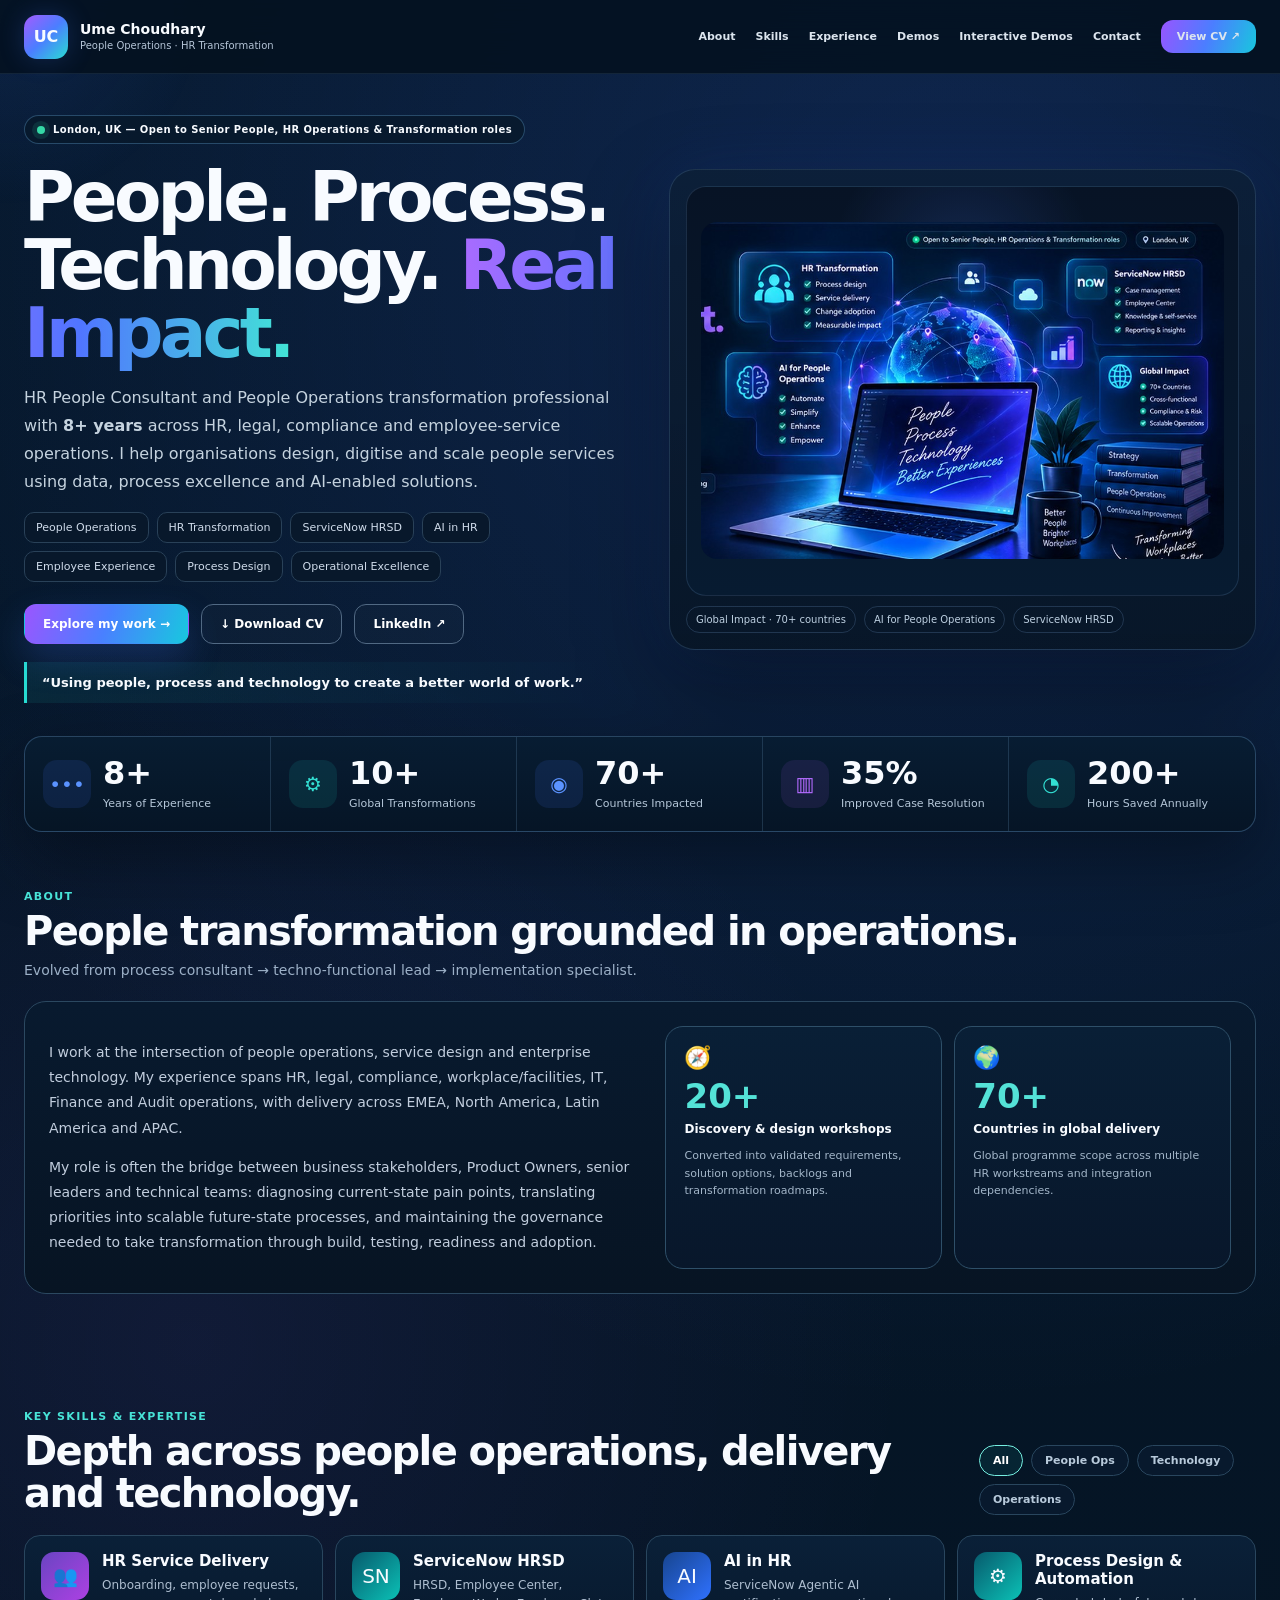
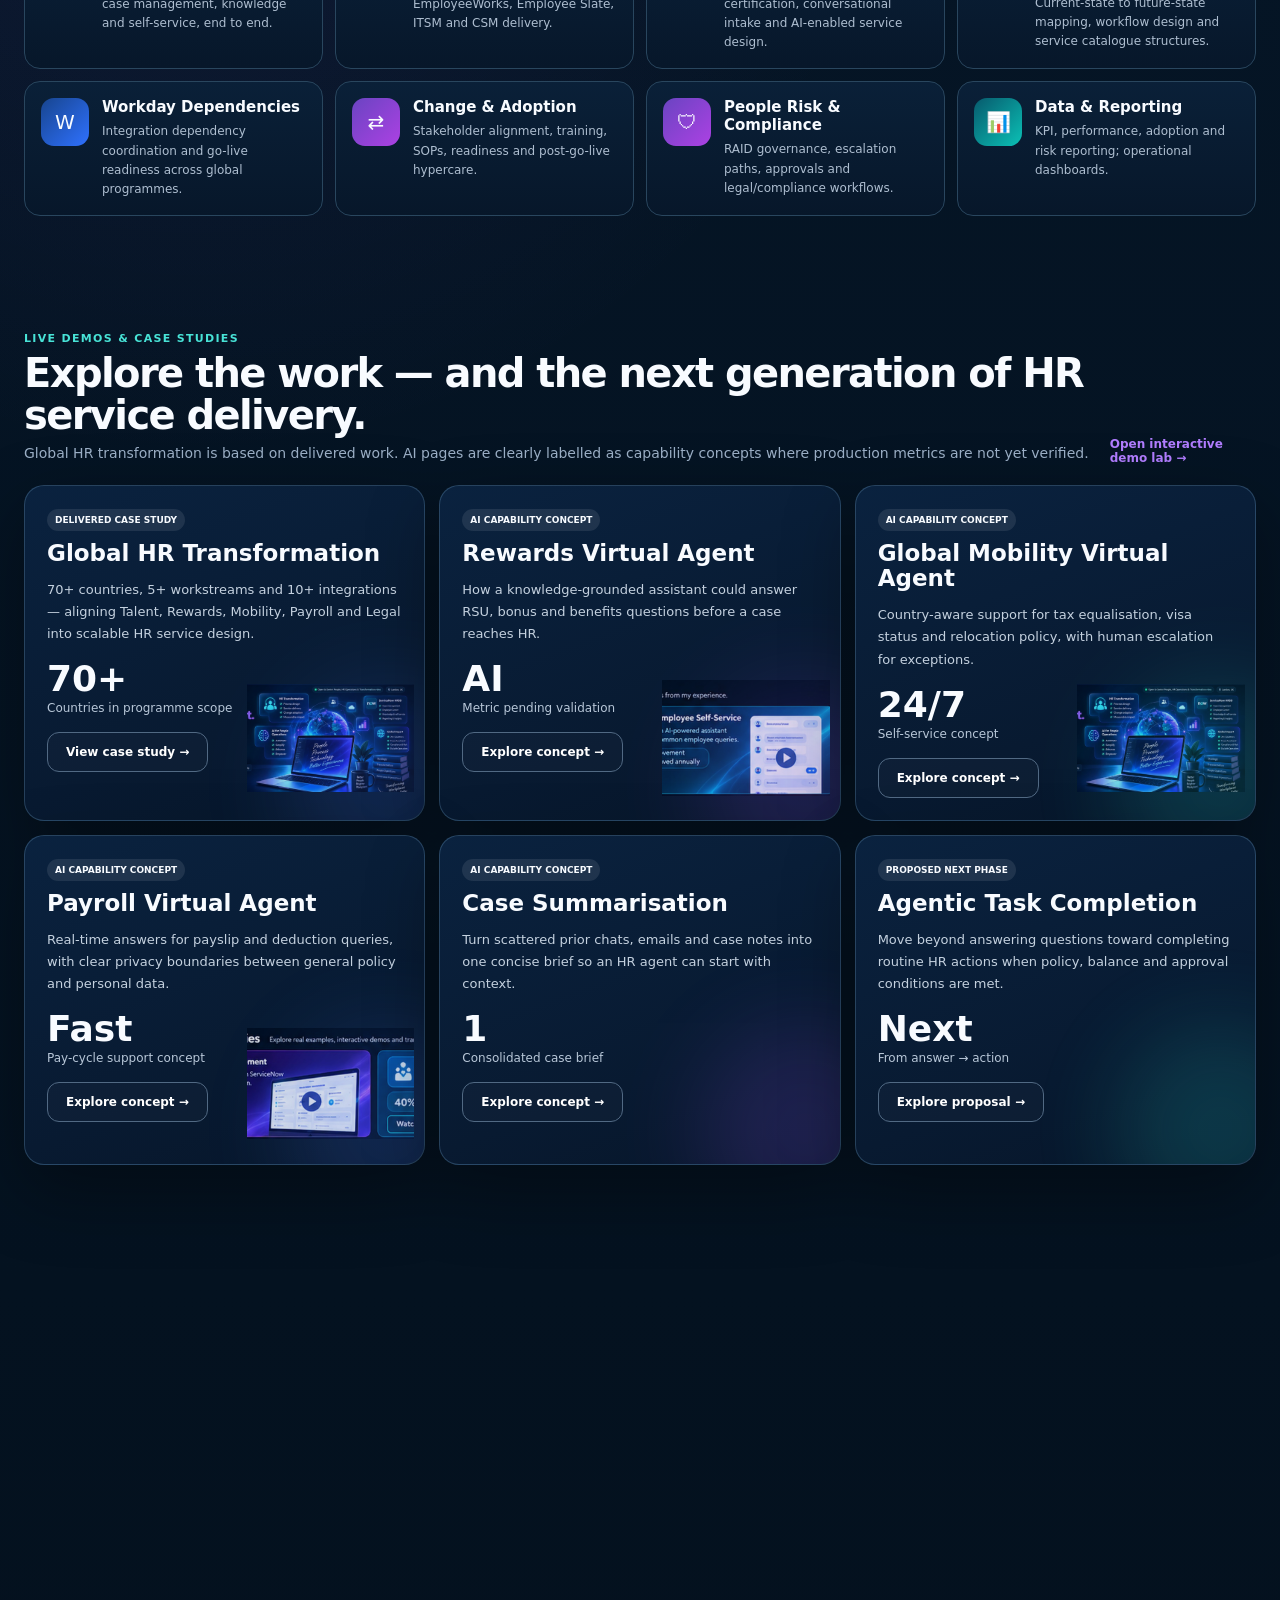
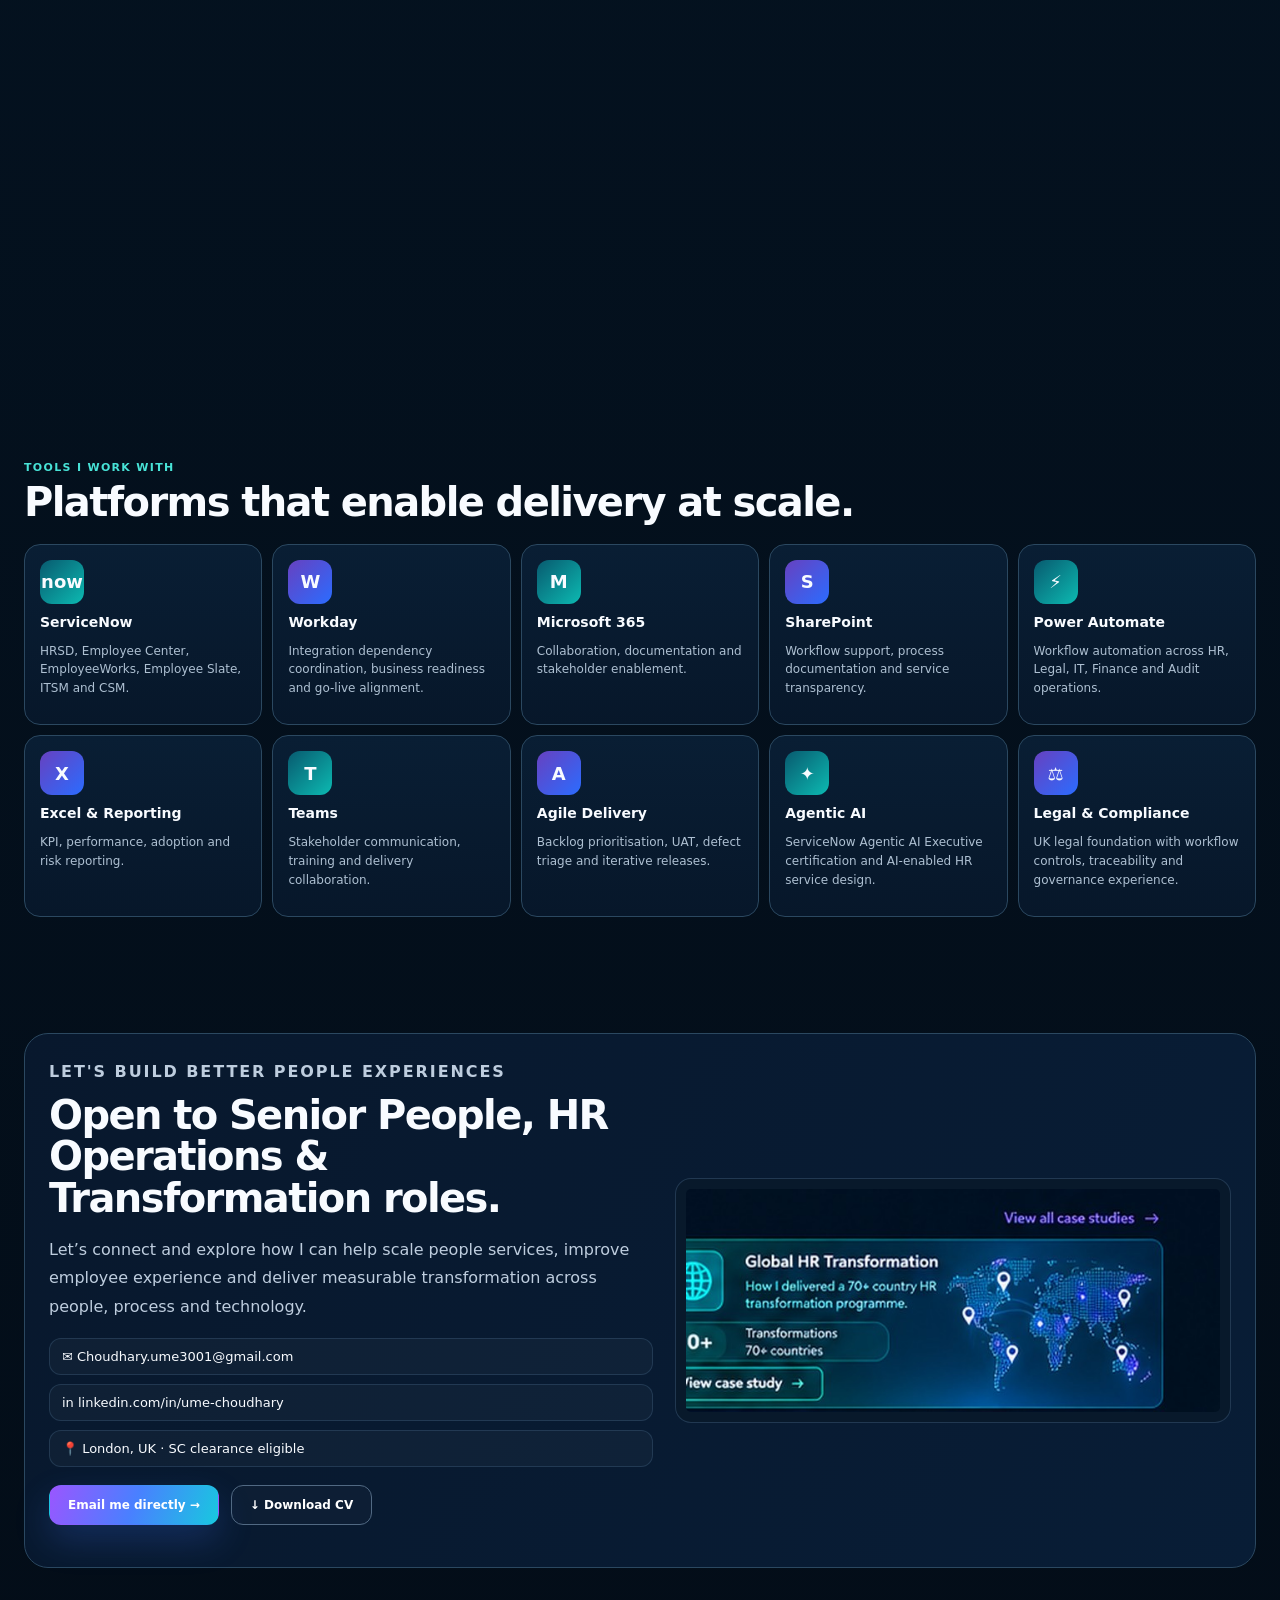
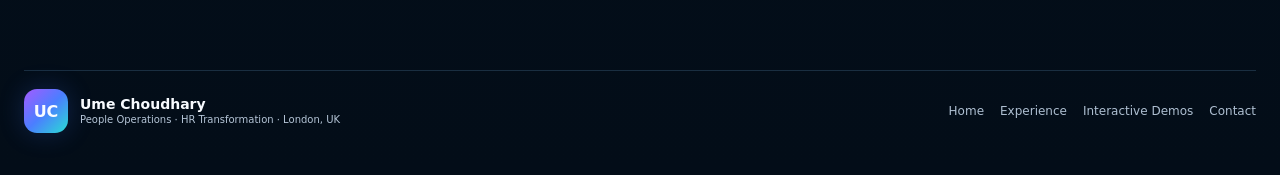
==== index.html @ 3373265a "Add files via upload" ====
<!doctype html><html lang="en"><head><meta charset="utf-8"><meta name="viewport" content="width=device-width,initial-scale=1"><title>Ume Choudhary | People Operations & HR Transformation</title><link rel="icon" href="assets/favicon.svg" type="image/svg+xml"><link rel="stylesheet" href="styles.css"></head><body><div class="mouse-glow" id="mouseGlow"></div><header><a class="brand" href="index.html"><span class="brandmark">UC</span><span><b>Ume Choudhary</b><small>People Operations · HR Transformation</small></span></a><button class="menubtn" id="menuBtn">Menu</button><nav id="nav"><a href="index.html#about">About</a><a href="index.html#skills">Skills</a><a href="index.html#experience">Experience</a><a href="index.html#live-demos">Demos</a><a href="interactive-demos.html">Interactive Demos</a><a href="index.html#contact">Contact</a><a href="Ume_Choudhary_Resume.pdf" target="_blank" class="navcv">View CV ↗</a></nav></header><main id="top">
<section class="shell hero reveal"><div><div class="eyebrow">London, UK — Open to Senior People, HR Operations & Transformation roles</div><h1>People. Process.<br>Technology. <span>Real Impact.</span></h1><p class="lead">HR People Consultant and People Operations transformation professional with <strong>8+ years</strong> across HR, legal, compliance and employee-service operations. I help organisations design, digitise and scale people services using data, process excellence and AI-enabled solutions.</p><div class="pills"><span>People Operations</span><span>HR Transformation</span><span>ServiceNow HRSD</span><span>AI in HR</span><span>Employee Experience</span><span>Process Design</span><span>Operational Excellence</span></div><div class="actions"><a class="btn primary" href="#live-demos">Explore my work →</a><a class="btn" href="Ume_Choudhary_Resume.pdf" download>↓ Download CV</a><a class="btn" href="https://www.linkedin.com/in/ume-choudhary" target="_blank">LinkedIn ↗</a></div><div class="quote">“Using people, process and technology to create a better world of work.”</div></div><div class="hero-card"><div class="frame"><img src="assets/people-process-technology-and-global-hr-transformation-.jpg" alt="Global HR transformation, AI for People Operations and ServiceNow HRSD visual"></div><div class="hero-note"><span>Global Impact · 70+ countries</span><span>AI for People Operations</span><span>ServiceNow HRSD</span></div></div></section>
<section class="shell reveal"><div class="stats"><article><div class="mi">•••</div><div><strong data-count="8" data-suffix="+">0+</strong><span>Years of Experience</span></div></article><article><div class="mi cyan">⚙</div><div><strong data-count="10" data-suffix="+">0+</strong><span>Global Transformations</span></div></article><article><div class="mi">◉</div><div><strong data-count="70" data-suffix="+">0+</strong><span>Countries Impacted</span></div></article><article><div class="mi purple">▥</div><div><strong data-count="35" data-suffix="%">0%</strong><span>Improved Case Resolution</span></div></article><article><div class="mi cyan">◔</div><div><strong data-count="200" data-suffix="+">0+</strong><span>Hours Saved Annually</span></div></article></div></section>
<section id="about" class="section shell"><div class="section-head reveal"><div><p class="kicker">ABOUT</p><h2>People transformation grounded in operations.</h2><p class="sub">Evolved from process consultant → techno-functional lead → implementation specialist.</p></div></div><div class="case-display reveal"><div class="case-copy"><p>I work at the intersection of people operations, service design and enterprise technology. My experience spans HR, legal, compliance, workplace/facilities, IT, Finance and Audit operations, with delivery across EMEA, North America, Latin America and APAC.</p><p>My role is often the bridge between business stakeholders, Product Owners, senior leaders and technical teams: diagnosing current-state pain points, translating priorities into scalable future-state processes, and maintaining the governance needed to take transformation through build, testing, readiness and adoption.</p></div><div class="case-impact"><div class="impact-box"><span class="tag">🧭</span><b>20+</b><span>Discovery & design workshops</span><p>Converted into validated requirements, solution options, backlogs and transformation roadmaps.</p></div><div class="impact-box"><span class="tag">🌍</span><b>70+</b><span>Countries in global delivery</span><p>Global programme scope across multiple HR workstreams and integration dependencies.</p></div></div></div></section>
<section id="skills" class="section shell"><div class="section-head reveal"><div><p class="kicker">KEY SKILLS & EXPERTISE</p><h2>Depth across people operations, delivery and technology.</h2></div><div class="filters" id="filters"><button class="active" data-f="all">All</button><button data-f="hr">People Ops</button><button data-f="tech">Technology</button><button data-f="ops">Operations</button></div></div><div class="skills reveal"><article class="skill" data-cat="hr"><div class="icon">👥</div><div><h3>HR Service Delivery</h3><p>Onboarding, employee requests, case management, knowledge and self-service, end to end.</p></div></article><article class="skill" data-cat="tech"><div class="icon cyan">SN</div><div><h3>ServiceNow HRSD</h3><p>HRSD, Employee Center, EmployeeWorks, Employee Slate, ITSM and CSM delivery.</p></div></article><article class="skill" data-cat="tech"><div class="icon blue">AI</div><div><h3>AI in HR</h3><p>ServiceNow Agentic AI certification, conversational intake and AI-enabled service design.</p></div></article><article class="skill" data-cat="ops"><div class="icon cyan">⚙</div><div><h3>Process Design & Automation</h3><p>Current-state to future-state mapping, workflow design and service catalogue structures.</p></div></article><article class="skill" data-cat="tech"><div class="icon blue">W</div><div><h3>Workday Dependencies</h3><p>Integration dependency coordination and go-live readiness across global programmes.</p></div></article><article class="skill" data-cat="ops"><div class="icon">⇄</div><div><h3>Change & Adoption</h3><p>Stakeholder alignment, training, SOPs, readiness and post-go-live hypercare.</p></div></article><article class="skill" data-cat="ops"><div class="icon">🛡</div><div><h3>People Risk & Compliance</h3><p>RAID governance, escalation paths, approvals and legal/compliance workflows.</p></div></article><article class="skill" data-cat="tech"><div class="icon cyan">📊</div><div><h3>Data & Reporting</h3><p>KPI, performance, adoption and risk reporting; operational dashboards.</p></div></article></div></section>
<section id="live-demos" class="section shell"><div class="section-head reveal"><div><p class="kicker">LIVE DEMOS & CASE STUDIES</p><h2>Explore the work — and the next generation of HR service delivery.</h2><p class="sub">Global HR transformation is based on delivered work. AI pages are clearly labelled as capability concepts where production metrics are not yet verified.</p></div><a class="inline-link" href="interactive-demos.html">Open interactive demo lab →</a></div><div class="demo-grid reveal">
<article class="demo-card blue"><span class="badge">DELIVERED CASE STUDY</span><h3>Global HR Transformation</h3><p>70+ countries, 5+ workstreams and 10+ integrations — aligning Talent, Rewards, Mobility, Payroll and Legal into scalable HR service design.</p><div class="demo-stat"><strong>70+</strong><span>Countries in programme scope</span></div><a class="btn" href="global-hr-transformation.html">View case study →</a><img src="assets/people-process-technology-and-global-hr-transformation-.jpg" alt="Global HR transformation map"></article>
<article class="demo-card purple"><span class="badge">AI CAPABILITY CONCEPT</span><h3>Rewards Virtual Agent</h3><p>How a knowledge-grounded assistant could answer RSU, bonus and benefits questions before a case reaches HR.</p><div class="demo-stat"><strong>AI</strong><span>Metric pending validation</span></div><a class="btn" href="ai-rewards-agent.html">Explore concept →</a><img src="assets/ai-in-hr-visual.jpg" alt="AI virtual agent"></article>
<article class="demo-card cyan"><span class="badge">AI CAPABILITY CONCEPT</span><h3>Global Mobility Virtual Agent</h3><p>Country-aware support for tax equalisation, visa status and relocation policy, with human escalation for exceptions.</p><div class="demo-stat"><strong>24/7</strong><span>Self-service concept</span></div><a class="btn" href="ai-global-mobility-agent.html">Explore concept →</a><img src="assets/people-process-technology-and-global-hr-transformation-.jpg" alt="Global mobility visual"></article>
<article class="demo-card blue"><span class="badge">AI CAPABILITY CONCEPT</span><h3>Payroll Virtual Agent</h3><p>Real-time answers for payslip and deduction queries, with clear privacy boundaries between general policy and personal data.</p><div class="demo-stat"><strong>Fast</strong><span>Pay-cycle support concept</span></div><a class="btn" href="ai-payroll-agent.html">Explore concept →</a><img src="assets/employee-case-management-visual.jpg" alt="Payroll and case-management visual"></article>
<article class="demo-card purple"><span class="badge">AI CAPABILITY CONCEPT</span><h3>Case Summarisation</h3><p>Turn scattered prior chats, emails and case notes into one concise brief so an HR agent can start with context.</p><div class="demo-stat"><strong>1</strong><span>Consolidated case brief</span></div><a class="btn" href="ai-case-summarisation.html">Explore concept →</a></article>
<article class="demo-card cyan"><span class="badge">PROPOSED NEXT PHASE</span><h3>Agentic Task Completion</h3><p>Move beyond answering questions toward completing routine HR actions when policy, balance and approval conditions are met.</p><div class="demo-stat"><strong>Next</strong><span>From answer → action</span></div><a class="btn" href="moveworks-phase-2.html">Explore proposal →</a></article>
</div></section>
<section id="experience" class="section shell"><div class="experience reveal"><div><p class="kicker">EXPERIENCE</p><h2>From operational digitisation to global HR transformation.</h2><p class="sub">Evolved from process consultant → techno-functional lead → implementation specialist.</p><p><span class="evolve">Process Consultant → Solution Delivery → Techno-Functional Lead → Implementation Specialist</span></p></div><div><details open><summary><div><div class="role">Senior Consultant · Capgemini Invent</div><h3>Global HR Service Transformation</h3></div><time>Jan 2026 — Present</time></summary><p>Lead end-to-end HR service transformation within a 5+ workstream programme spanning 70+ countries and 10+ integrations.</p><ul><li>Partner across Talent Acquisition, Performance Management, Rewards, Global Mobility, Payroll and Legal.</li><li>Convert priorities into process flows, functional requirements, user stories, acceptance criteria and implementation roadmaps.</li><li>Own cross-workstream RAID governance, coordinate Workday dependencies and drive go-live readiness.</li><li>Advise senior stakeholders and C-suite executives on HRSD, EmployeeWorks, Employee Slate and conversational employee intake.</li><li>Manage and guide a 5+ member onshore/offshore delivery team through build, testing, validation and deployment.</li></ul></details><details><summary><div><div class="role">Solution Delivery Lead · CT Global</div><h3>Enterprise Workflow Transformation</h3></div><time>Aug 2023 — Dec 2025</time></summary><p>Led people-service and enterprise workflow transformation across HR, Legal, IT, Audit and Finance.</p><ul><li>Ran 20+ cross-functional discovery and design workshops.</li><li>Coordinated 10+ client SMEs, delivery resources and third parties.</li><li>Improved case resolution by 35% and onboarding efficiency by 40%.</li><li>Established structured case-management operating models, intake, approvals, SLAs, escalation routes and reporting.</li></ul></details><details><summary><div><div class="role">Solution Delivery Consultant · Amazon</div><h3>High-Volume Operations Transformation</h3></div><time>Jun 2021 — Jul 2023</time></summary><p>Delivered workflow and case-management transformation across five operational functions: HR, Facilities, Legal, Compliance and IT.</p><ul><li>Designed scalable future-state processes for service requests, routing, approvals, escalation and governance.</li><li>Extended service-management capability into workplace and Facilities operations.</li><li>Led Legal Service Delivery and compliance workflow implementation.</li><li>Supported UAT, defect triage, business validation, deployment readiness and hypercare.</li></ul></details><details><summary><div><div class="role">HR & Legal Operations Consultant · Paget Property</div><h3>HR & Legal Operations Digitisation</h3></div><time>Jul 2017 — Jun 2021</time></summary><p>Replaced manual HR, legal and compliance processes with structured workflows, forms, approvals and dashboards.</p><ul><li>Built workflows using SharePoint, Power Automate, Microsoft Forms, Excel and Teams.</li><li>Defined escalation paths, governance controls and repeatable service processes.</li><li>Produced SOPs, process documentation and training content to support adoption.</li></ul></details></div></div></section>
<section id="tools" class="section shell"><div class="section-head reveal"><div><p class="kicker">TOOLS I WORK WITH</p><h2>Platforms that enable delivery at scale.</h2></div></div><div class="tools reveal"><article class="tool"><div class="tool-badge">now</div><h3>ServiceNow</h3><p>HRSD, Employee Center, EmployeeWorks, Employee Slate, ITSM and CSM.</p></article><article class="tool"><div class="tool-badge">W</div><h3>Workday</h3><p>Integration dependency coordination, business readiness and go-live alignment.</p></article><article class="tool"><div class="tool-badge">M</div><h3>Microsoft 365</h3><p>Collaboration, documentation and stakeholder enablement.</p></article><article class="tool"><div class="tool-badge">S</div><h3>SharePoint</h3><p>Workflow support, process documentation and service transparency.</p></article><article class="tool"><div class="tool-badge">⚡</div><h3>Power Automate</h3><p>Workflow automation across HR, Legal, IT, Finance and Audit operations.</p></article><article class="tool"><div class="tool-badge">X</div><h3>Excel & Reporting</h3><p>KPI, performance, adoption and risk reporting.</p></article><article class="tool"><div class="tool-badge">T</div><h3>Teams</h3><p>Stakeholder communication, training and delivery collaboration.</p></article><article class="tool"><div class="tool-badge">A</div><h3>Agile Delivery</h3><p>Backlog prioritisation, UAT, defect triage and iterative releases.</p></article><article class="tool"><div class="tool-badge">✦</div><h3>Agentic AI</h3><p>ServiceNow Agentic AI Executive certification and AI-enabled HR service design.</p></article><article class="tool"><div class="tool-badge">⚖</div><h3>Legal & Compliance</h3><p>UK legal foundation with workflow controls, traceability and governance experience.</p></article></div></section>
<section id="contact" class="section shell"><div class="contact reveal"><div><p class="kicker">LET'S BUILD BETTER PEOPLE EXPERIENCES</p><h2>Open to Senior People, HR Operations & Transformation roles.</h2><p>Let’s connect and explore how I can help scale people services, improve employee experience and deliver measurable transformation across people, process and technology.</p><div class="contact-meta"><a href="mailto:Choudhary.ume3001@gmail.com?subject=Opportunity%20for%20Ume%20Choudhary">✉ Choudhary.ume3001@gmail.com</a><a href="https://www.linkedin.com/in/ume-choudhary" target="_blank">in linkedin.com/in/ume-choudhary</a><span>📍 London, UK · SC clearance eligible</span></div><div class="actions"><a class="btn primary" href="mailto:Choudhary.ume3001@gmail.com?subject=Opportunity%20for%20Ume%20Choudhary">Email me directly →</a><a class="btn" href="Ume_Choudhary_Resume.pdf" download>↓ Download CV</a></div></div><img src="assets/global-programme-map-and-transformation-visual.jpg" alt="Global transformation programme visual"></div></section>
</main><footer class="shell"><div class="brand"><span class="brandmark">UC</span><span><b>Ume Choudhary</b><small>People Operations · HR Transformation · London, UK</small></span></div><div><a href="index.html">Home</a><a href="index.html#experience">Experience</a><a href="interactive-demos.html">Interactive Demos</a><a href="index.html#contact">Contact</a></div></footer><script src="script.js"></script></body></html>
---- styles.css ----
:root{--bg:#04111f;--bg2:#07182b;--panel:#091d34;--panel2:#0b2340;--line:rgba(100,142,186,.27);--text:#f8fbff;--muted:#b4c4d6;--muted2:#8fa6bd;--purple:#a25dff;--blue:#4a7fff;--cyan:#28ddd3;--green:#39d8a8;--shadow:0 26px 70px rgba(0,0,0,.35)}
*{box-sizing:border-box}html{scroll-behavior:smooth}body{margin:0;color:var(--text);font-family:Inter,ui-sans-serif,system-ui,-apple-system,"Segoe UI",Arial,sans-serif;background:radial-gradient(circle at 75% 5%,rgba(59,108,255,.17),transparent 24%),radial-gradient(circle at 15% 27%,rgba(154,91,255,.08),transparent 19%),linear-gradient(180deg,#06182b 0%,#041220 58%,#030d18 100%);overflow-x:hidden}a{color:inherit;text-decoration:none}button{font:inherit}.shell{width:min(1420px,calc(100% - 48px));margin:auto;position:relative;z-index:1}body:before{content:"";position:fixed;inset:0;pointer-events:none;background-image:radial-gradient(rgba(255,255,255,.16) .65px,transparent .8px);background-size:4px 4px;opacity:.04}.mouse-glow{position:fixed;width:430px;height:430px;border-radius:50%;background:radial-gradient(circle,rgba(60,113,255,.12),transparent 68%);transform:translate(-50%,-50%);pointer-events:none;z-index:0}
header{position:sticky;top:0;z-index:40;height:74px;display:flex;align-items:center;justify-content:space-between;padding:0 max(24px,calc((100vw - 1420px)/2));background:rgba(4,17,31,.86);backdrop-filter:blur(18px);border-bottom:1px solid rgba(88,127,162,.18)}.brand{display:flex;align-items:center;gap:12px}.brandmark{display:grid;place-items:center;width:44px;height:44px;border-radius:13px;background:linear-gradient(135deg,#a45bff,#4b7eff,#29ddd3);font-weight:900;box-shadow:0 0 26px rgba(70,116,255,.22)}.brand b{display:block;font-size:14px;line-height:1.1}.brand small{display:block;font-size:10px;color:#b5c5d7;margin-top:2px}nav{display:flex;align-items:center;gap:20px;font-size:11px;font-weight:800;color:#dce5ee}nav a:hover{color:#fff}.navcv{padding:10px 16px;border-radius:12px;background:linear-gradient(110deg,#9855ff,#4b7eff,#18c7de)}.menubtn{display:none;border:1px solid var(--line);background:#09182a;color:#fff;border-radius:10px;padding:9px 11px}
.section{padding:58px 0}.kicker{margin:0 0 8px;font-size:11px;letter-spacing:.12em;font-weight:900;color:#48e3d7}.hero{display:grid;grid-template-columns:1.02fr .98fr;gap:34px;align-items:center;padding:36px 0 16px;min-height:650px}.eyebrow{display:inline-flex;align-items:center;gap:8px;padding:8px 12px;border:1px solid rgba(72,124,165,.5);background:rgba(8,25,43,.82);border-radius:999px;font-size:10px;font-weight:900;letter-spacing:.04em}.eyebrow:before{content:"";width:8px;height:8px;border-radius:50%;background:#35d8a6;box-shadow:0 0 0 5px rgba(53,216,166,.12)}.hero h1,.page-hero h1{font-size:clamp(48px,5.4vw,82px);line-height:.98;letter-spacing:-.055em;margin:20px 0 16px}.hero h1 span,.gradient{background:linear-gradient(90deg,#aa6bff,#5075ff,#42e5d6);-webkit-background-clip:text;background-clip:text;color:transparent}.lead{font-size:16px;line-height:1.75;color:#c5d3df;max-width:760px}.pills{display:flex;flex-wrap:wrap;gap:8px;margin:16px 0 22px}.pills span,.status-chip{padding:8px 11px;border:1px solid #294158;background:#08182b;border-radius:10px;font-size:11px;color:#d0dceb}.actions{display:flex;gap:12px;flex-wrap:wrap;margin:18px 0}.btn{display:inline-flex;align-items:center;justify-content:center;padding:12px 18px;border:1px solid #516983;border-radius:12px;background:rgba(255,255,255,.02);font-size:12px;font-weight:900;color:#fff;cursor:pointer;transition:.2s}.btn:hover{transform:translateY(-2px);border-color:#58d9cf;background:rgba(255,255,255,.055)}.btn.primary{border-color:transparent;background:linear-gradient(110deg,#9a56ff,#4980ff,#18c8df);box-shadow:0 15px 35px rgba(64,120,255,.22)}.quote{margin-top:10px;padding:13px 15px;border-left:3px solid var(--cyan);background:linear-gradient(90deg,rgba(29,217,205,.09),transparent);font-size:13px;font-weight:850}.hero-card{padding:16px;border-radius:26px;border:1px solid rgba(80,121,159,.3);background:linear-gradient(180deg,rgba(12,31,55,.88),rgba(8,22,39,.94));box-shadow:0 34px 90px rgba(0,0,0,.38),0 0 70px rgba(58,105,246,.12)}.hero-card .frame{border-radius:20px;overflow:hidden;border:1px solid rgba(92,131,172,.24);background:radial-gradient(circle at 50% 18%,rgba(77,125,255,.18),transparent 30%),linear-gradient(180deg,#071325,#071b31);padding:14px;display:grid;place-items:center;min-height:410px}.hero-card img{width:100%;height:auto;max-height:510px;object-fit:contain;border-radius:16px}.hero-note{display:flex;gap:8px;flex-wrap:wrap;margin-top:10px}.hero-note span{padding:7px 9px;border-radius:999px;border:1px solid var(--line);font-size:10px;color:#bdd0e1}.stats{display:grid;grid-template-columns:repeat(5,1fr);border:1px solid rgba(74,117,155,.5);background:linear-gradient(180deg,rgba(8,29,50,.95),rgba(6,21,37,.94));border-radius:18px;overflow:hidden;box-shadow:var(--shadow);margin-top:12px}.stats article{padding:20px 18px;border-right:1px solid rgba(79,116,150,.32);display:grid;grid-template-columns:48px 1fr;column-gap:12px;align-items:center}.stats article:last-child{border-right:0}.mi{width:48px;height:48px;border-radius:14px;display:grid;place-items:center;background:rgba(67,113,255,.12);color:#5b93ff;font-size:20px}.mi.cyan{background:rgba(34,220,210,.1);color:#33e0d4}.mi.purple{background:rgba(171,90,255,.1);color:#b46cff}.stats strong{display:block;font-size:32px;line-height:1;margin-bottom:3px}.stats span{font-size:11px;color:#b5c7d9}.section-head{display:flex;justify-content:space-between;gap:20px;align-items:end;margin-bottom:20px}.section-head h2,.contact h2{font-size:40px;line-height:1.04;letter-spacing:-.04em;margin:0}.sub{margin:6px 0 0;color:#9cb0c7;font-size:14px;line-height:1.6}.inline-link{font-size:12px;font-weight:800;color:#b17dff}
.demo-grid{display:grid;grid-template-columns:repeat(3,1fr);gap:14px}.demo-card{position:relative;min-height:330px;padding:22px;border-radius:20px;border:1px solid rgba(96,138,175,.36);overflow:hidden;background:linear-gradient(160deg,#0a223f,#07162a);box-shadow:var(--shadow);transition:.2s}.demo-card:hover{transform:translateY(-4px);border-color:#5088bd}.demo-card:after{content:"";position:absolute;width:210px;height:210px;border-radius:50%;right:-70px;bottom:-70px;filter:blur(45px);opacity:.16}.demo-card.purple:after{background:#9a56ff}.demo-card.cyan:after{background:#28ddd3}.demo-card.blue:after{background:#4a7fff}.badge{display:inline-block;font-size:9px;font-weight:900;padding:6px 8px;border-radius:999px;background:rgba(255,255,255,.09);margin-bottom:10px}.demo-card h3{font-size:23px;line-height:1.1;margin:0 0 8px}.demo-card p{font-size:13px;line-height:1.7;color:#c4d1df}.demo-stat{margin:16px 0}.demo-stat strong{display:block;font-size:36px;line-height:1}.demo-stat span{font-size:12px;color:#b8c7d8}.demo-card img{position:absolute;right:10px;bottom:8px;width:42%;height:44%;object-fit:contain;opacity:.9;border-radius:12px}.demo-card .btn{position:relative;z-index:2}
.filters{display:flex;gap:8px;flex-wrap:wrap}.filters button{border:1px solid #29465e;background:#08192d;color:#b8cadb;border-radius:999px;padding:8px 13px;font-size:11px;font-weight:800;cursor:pointer}.filters button.active{color:#fff;border-color:#76efe1;background:rgba(33,228,212,.08)}.skills{display:grid;grid-template-columns:repeat(4,1fr);gap:12px;margin-top:18px}.skill{display:flex;gap:13px;padding:16px;border:1px solid #29465e;border-radius:16px;background:linear-gradient(180deg,#0a2038,#07172a);transition:.2s}.skill:hover{transform:translateY(-3px);border-color:#4a7fb3}.skill.hidden{display:none}.icon{min-width:48px;height:48px;border-radius:13px;display:grid;place-items:center;font-size:20px;background:linear-gradient(135deg,#6a44c2,#ac41e3)}.icon.cyan{background:linear-gradient(135deg,#075a6d,#0bc1b6)}.icon.blue{background:linear-gradient(135deg,#17458f,#2f71ff)}.skill h3{margin:0 0 6px;font-size:15px}.skill p{margin:0;color:#aebed0;font-size:12px;line-height:1.6}.case-tabs{display:flex;gap:8px;flex-wrap:wrap;margin-bottom:14px}.case-tabs button{border:1px solid #29465e;background:#08192d;color:#b8cadb;border-radius:10px;padding:9px 13px;font-size:11px;font-weight:800;cursor:pointer}.case-tabs button.active{border-color:#72e9df;color:#fff;background:rgba(40,221,211,.08)}.case-display{display:grid;grid-template-columns:1.03fr .97fr;gap:16px;padding:24px;border:1px solid #2b4860;border-radius:22px;background:linear-gradient(180deg,#081a2f,#071423)}.case-copy .meta{font-size:12px;font-weight:900;color:#aeb8c4;letter-spacing:.08em;text-transform:uppercase}.case-copy h3{font-size:40px;line-height:1.06;letter-spacing:-.04em;margin:10px 0 12px}.case-copy p{font-size:14px;line-height:1.8;color:#c1cddd}.case-copy ul{margin-left:18px;padding:0;color:#b5c7d9;font-size:13px;line-height:1.75}.case-impact{display:grid;grid-template-columns:repeat(2,1fr);gap:12px}.impact-box{padding:18px;border:1px solid #2e4f68;border-radius:18px;background:linear-gradient(180deg,#091f36,#08172b);min-height:150px}.impact-box .tag{font-size:22px}.impact-box b{display:block;font-size:34px;margin:6px 0;color:#54e2d7}.impact-box span{display:block;font-size:12px;font-weight:800}.impact-box p{font-size:11px;line-height:1.6;color:#a3b6c9}.experience{display:grid;grid-template-columns:.8fr 1.2fr;gap:28px}.experience details{border-top:1px solid rgba(80,120,156,.4);padding:18px 0}.experience details:first-child{border-top:0}.experience summary{list-style:none;cursor:pointer;display:grid;grid-template-columns:1fr auto;gap:16px}.experience summary::-webkit-details-marker{display:none}.experience h3{font-size:25px;margin:0 0 4px}.experience .role{font-size:15px;font-weight:900}.experience time{font-size:11px;color:#54ddd3;font-weight:900}.experience p,.experience li{color:#b7c6d7;font-size:13px;line-height:1.72}.evolve{display:inline-flex;padding:9px 12px;border:1px solid var(--line);border-radius:999px;background:rgba(255,255,255,.03);font-size:11px;font-weight:900}.tools{display:grid;grid-template-columns:repeat(5,1fr);gap:10px}.tool{padding:15px;border:1px solid #2b4860;border-radius:16px;background:linear-gradient(180deg,#091e34,#07172a)}.tool .tool-badge{width:44px;height:44px;border-radius:12px;display:grid;place-items:center;background:linear-gradient(135deg,#085a6f,#0cbab2);font-weight:900;font-size:18px;margin-bottom:10px}.tool:nth-child(2n) .tool-badge{background:linear-gradient(135deg,#6741c0,#2b6cff)}.tool h3{font-size:14px;margin:0 0 5px}.tool p{font-size:12px;line-height:1.55;color:#aec0d2}.contact{display:grid;grid-template-columns:1fr .92fr;gap:22px;padding:24px;border:1px solid #2b4860;border-radius:24px;background:linear-gradient(120deg,#08182d,#081d36);margin-bottom:44px;align-items:center}.contact p{font-size:16px;line-height:1.8;color:#becdde}.contact-meta{display:grid;gap:9px;margin:16px 0}.contact-meta a,.contact-meta span{display:flex;align-items:center;gap:10px;padding:10px 12px;border:1px solid rgba(103,145,180,.22);border-radius:12px;background:rgba(255,255,255,.03);font-size:13px}.contact img{width:100%;height:auto;max-height:340px;object-fit:contain;border-radius:16px;background:#08192b;padding:10px;border:1px solid var(--line)}footer{display:flex;justify-content:space-between;gap:20px;align-items:center;padding:18px 0 42px;border-top:1px solid rgba(77,118,154,.32)}footer div:last-child{display:flex;gap:16px;flex-wrap:wrap;font-size:12px;color:#aebfd1}.reveal{opacity:0;transform:translateY(14px);transition:.6s ease}.reveal.show{opacity:1;transform:none}
/* Detail pages */
.page-hero{padding:70px 0 34px;display:grid;grid-template-columns:1fr .82fr;gap:28px;align-items:center}.page-hero .status-chip{display:inline-flex;align-items:center;gap:8px}.page-hero .status-chip:before{content:"";width:7px;height:7px;border-radius:50%;background:#3ddcab}.page-hero p{font-size:17px;line-height:1.75;color:#c3d1df}.page-hero img{width:100%;max-height:450px;object-fit:contain;border-radius:22px;border:1px solid var(--line);background:#071629;padding:14px;box-shadow:var(--shadow)}.detail-grid{display:grid;grid-template-columns:repeat(2,1fr);gap:14px}.detail-card{padding:24px;border:1px solid #2b4860;border-radius:20px;background:linear-gradient(180deg,#0a1f37,#07172a)}.detail-card h2{font-size:27px;margin:0 0 10px}.detail-card p,.detail-card li{font-size:14px;line-height:1.8;color:#b9c8d8}.detail-card ul{padding-left:18px}.outcome-band{display:grid;grid-template-columns:repeat(3,1fr);gap:12px}.outcome-band>div{padding:20px;border:1px solid #2c4a63;border-radius:18px;background:linear-gradient(180deg,#091f36,#08172a)}.outcome-band b{display:block;font-size:30px;color:#4fe0d5}.outcome-band span{font-size:12px;color:#b7c8d9}.concept-note{padding:14px 16px;border-left:3px solid #b378ff;background:linear-gradient(90deg,rgba(163,93,255,.1),transparent);border-radius:0 12px 12px 0;color:#d5def0;font-size:12px;line-height:1.65}.demo-panel{padding:24px;border:1px solid #2b4860;border-radius:20px;background:linear-gradient(180deg,#091f36,#061525)}.tabs{display:flex;gap:8px;flex-wrap:wrap;margin-bottom:15px}.tabs button{padding:9px 12px;border-radius:10px;border:1px solid #2b4860;background:#07172a;color:#b9cadb;font-size:11px;font-weight:800;cursor:pointer}.tabs button.active{border-color:#55ddd2;color:#fff;background:rgba(39,218,207,.08)}.tab-panel{display:none}.tab-panel.active{display:block}.chat{display:grid;gap:10px}.bubble{max-width:78%;padding:12px 14px;border-radius:14px;font-size:13px;line-height:1.65}.bubble.user{margin-left:auto;background:linear-gradient(110deg,#6143b4,#2a5cb6)}.bubble.ai{background:#07303a;border:1px solid rgba(43,218,203,.22)}.slip{margin-top:12px;padding:16px;border:1px solid #2b4d64;border-radius:14px;background:#061423}.slip .resolved{display:inline-block;padding:5px 8px;border-radius:999px;background:rgba(54,213,166,.12);color:#55e1b4;font-size:9px;font-weight:900}.thread-grid{display:grid;grid-template-columns:repeat(3,1fr);gap:10px;margin-bottom:12px}.thread{padding:12px;border:1px solid #29465e;border-radius:12px;background:#08192c;font-size:11px;color:#b7c8d9}.summary-card{padding:16px;border:1px solid #46a3a9;border-radius:14px;background:linear-gradient(180deg,#082c37,#07192b)}.checklist{display:grid;gap:8px}.check{display:flex;align-items:center;justify-content:space-between;gap:10px;padding:11px 12px;border:1px solid #29465e;border-radius:12px;background:#08192c;font-size:12px}.check span:last-child{color:#4fe0b1;font-weight:900}.map-pills{display:flex;gap:8px;flex-wrap:wrap;margin-top:12px}.map-pills button{padding:8px 10px;border:1px solid #29465e;border-radius:999px;background:#08192c;color:#b6c6d8;font-size:10px;cursor:pointer}.map-pills button.active{color:#fff;border-color:#5be1d4}.map-info{margin-top:10px;padding:13px;border:1px solid #29465e;border-radius:12px;background:#071629;color:#b8c7d8;font-size:12px;line-height:1.65}
@media(max-width:1180px){.demo-grid{grid-template-columns:repeat(2,1fr)}.skills{grid-template-columns:repeat(3,1fr)}.tools{grid-template-columns:repeat(3,1fr)}.services{grid-template-columns:repeat(3,1fr)}.hero,.page-hero,.experience,.case-display,.contact{grid-template-columns:1fr}.stats{grid-template-columns:repeat(3,1fr)}.stats article{border-bottom:1px solid rgba(79,116,150,.32)}}
@media(max-width:820px){.menubtn{display:block}nav{display:none;position:absolute;left:14px;right:14px;top:74px;flex-direction:column;align-items:stretch;padding:14px;border:1px solid #29465e;border-radius:14px;background:#061727}nav.open{display:flex}.shell{width:min(100% - 28px,1420px)}.stats{grid-template-columns:1fr 1fr}.skills{grid-template-columns:1fr 1fr}.tools,.services,.detail-grid{grid-template-columns:1fr 1fr}.demo-grid{grid-template-columns:1fr}.case-impact,.outcome-band{grid-template-columns:1fr 1fr}.hero h1,.page-hero h1{font-size:52px}.section-head{display:block}.filters{margin-top:12px}.thread-grid{grid-template-columns:1fr}}
@media(max-width:560px){.hero h1,.page-hero h1{font-size:42px}.stats,.skills,.tools,.services,.case-impact,.outcome-band,.detail-grid{grid-template-columns:1fr}.actions{flex-direction:column}.btn{width:100%}.demo-card img{position:static;width:100%;height:130px;object-fit:contain;margin-top:12px}.demo-card{min-height:auto}.section-head h2,.contact h2{font-size:32px}footer{display:block}footer div:last-child{margin-top:14px}.experience summary{grid-template-columns:1fr}.experience time{margin-top:6px}.page-hero{padding-top:45px}}
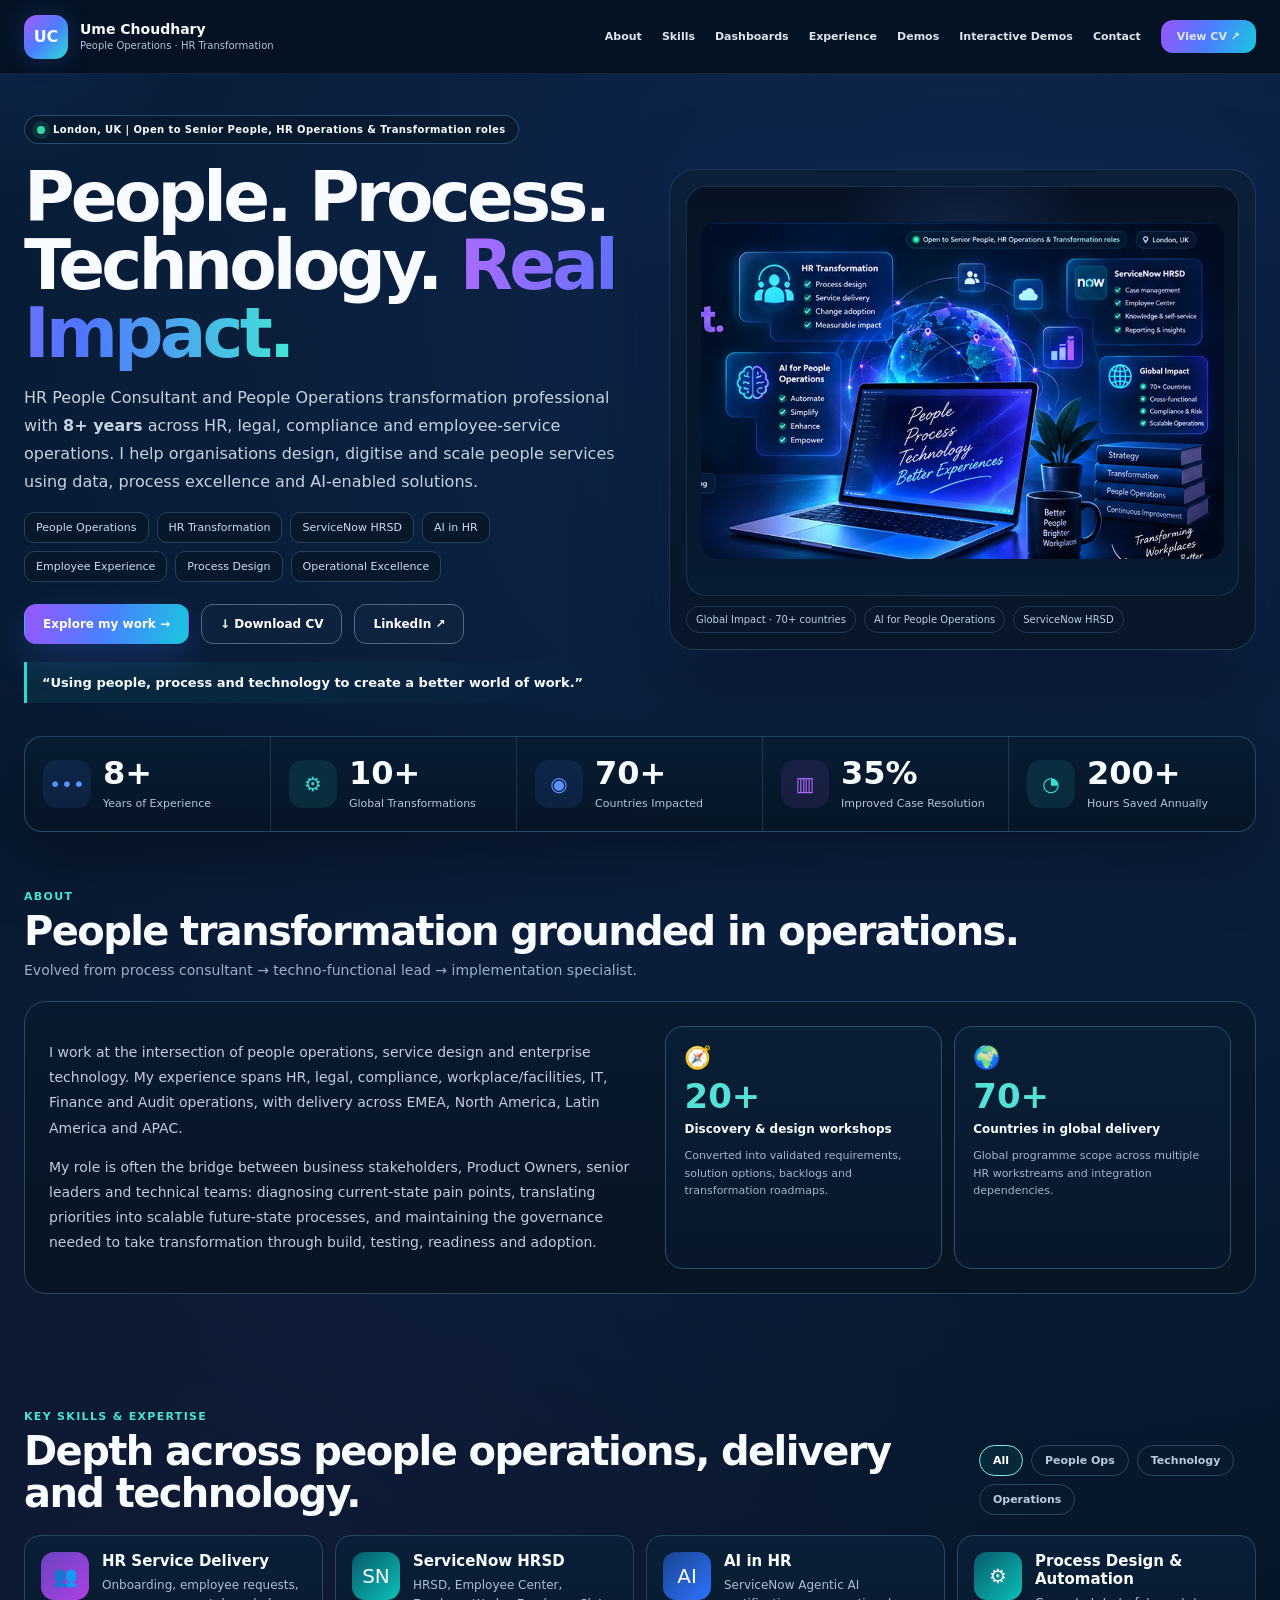
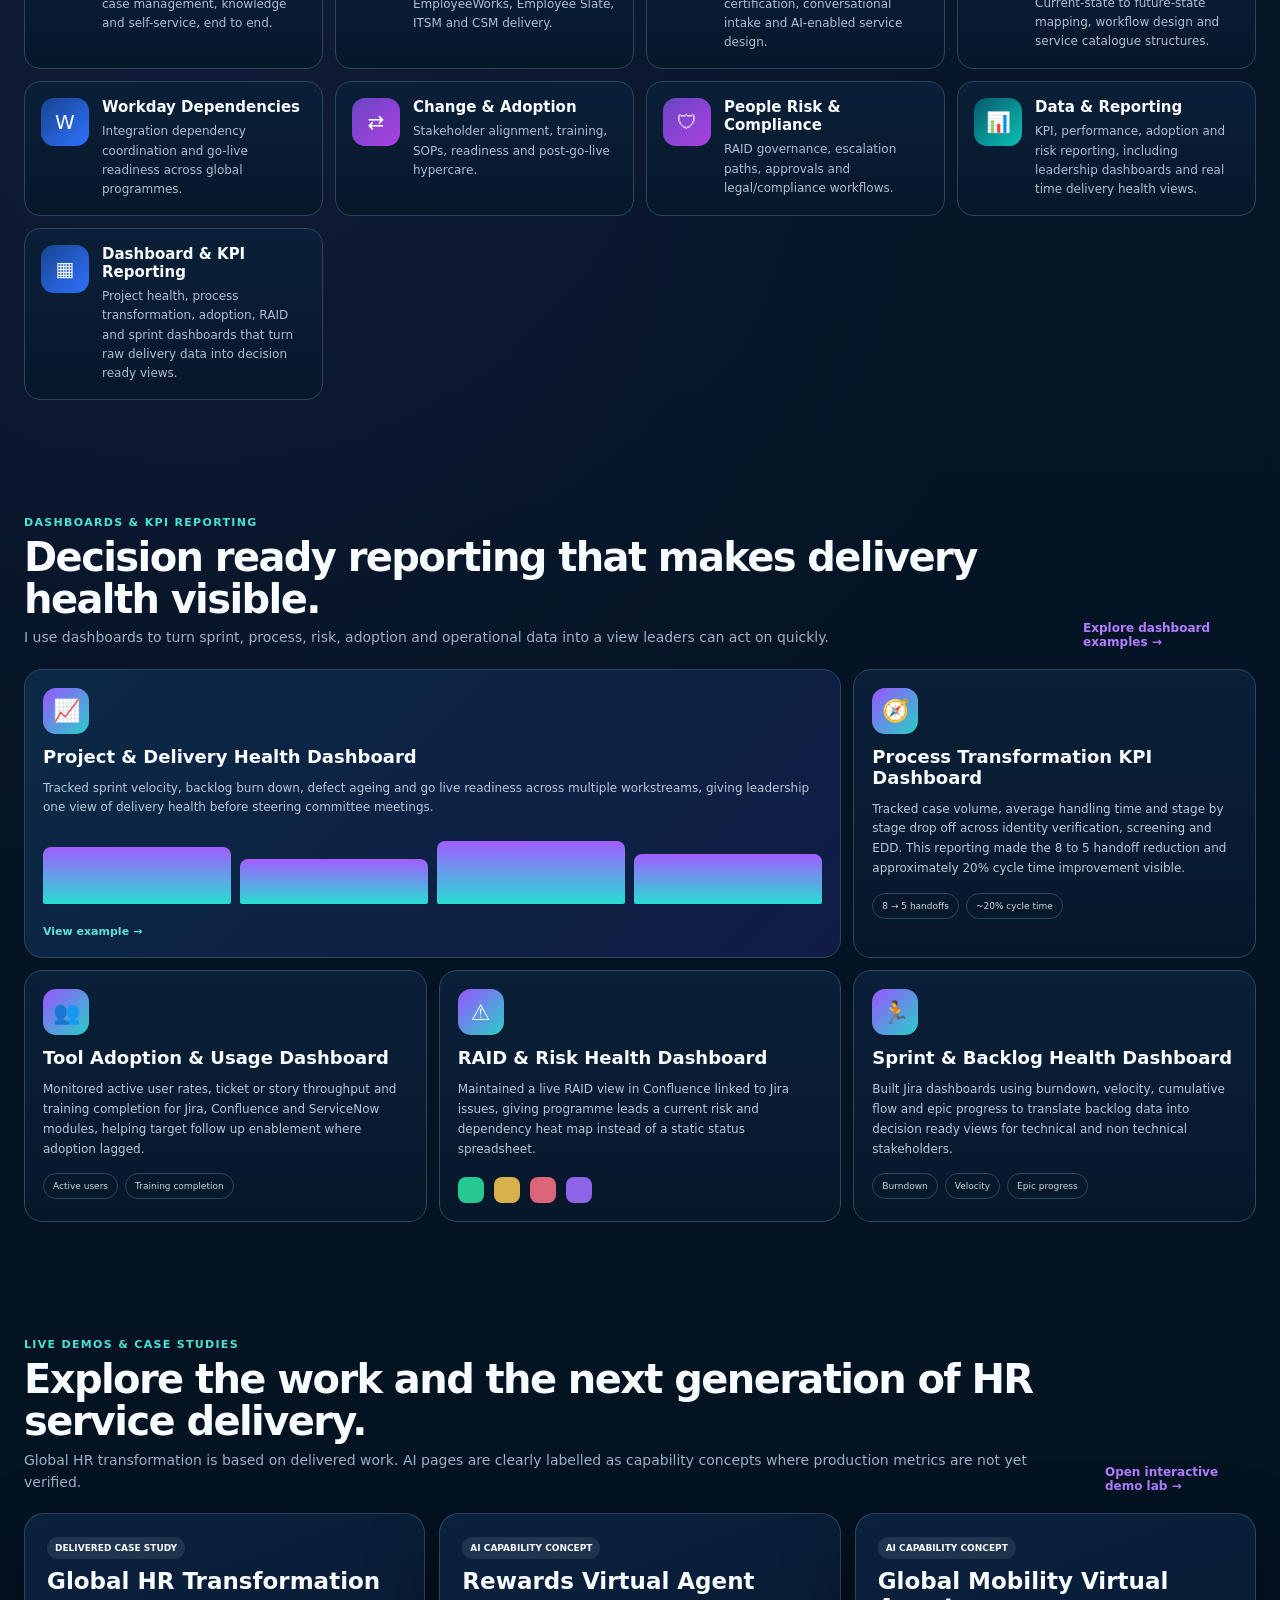
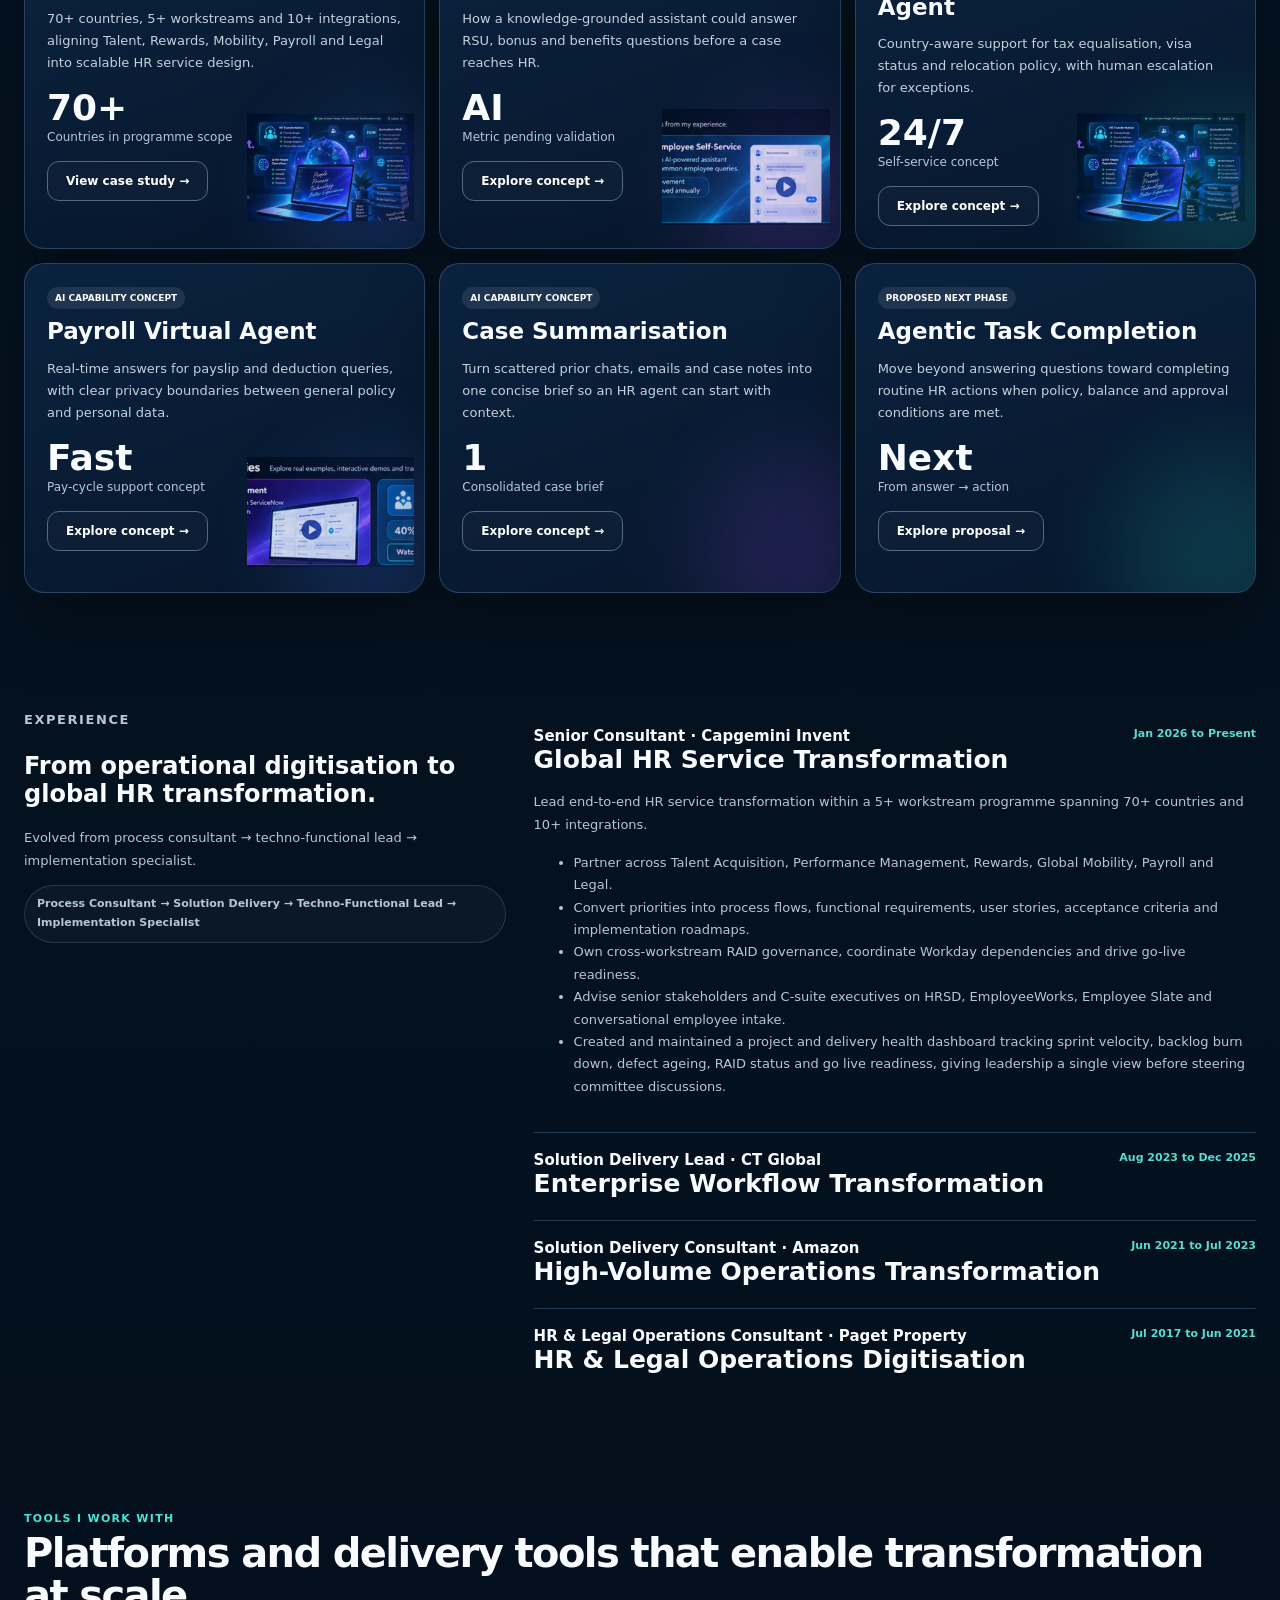
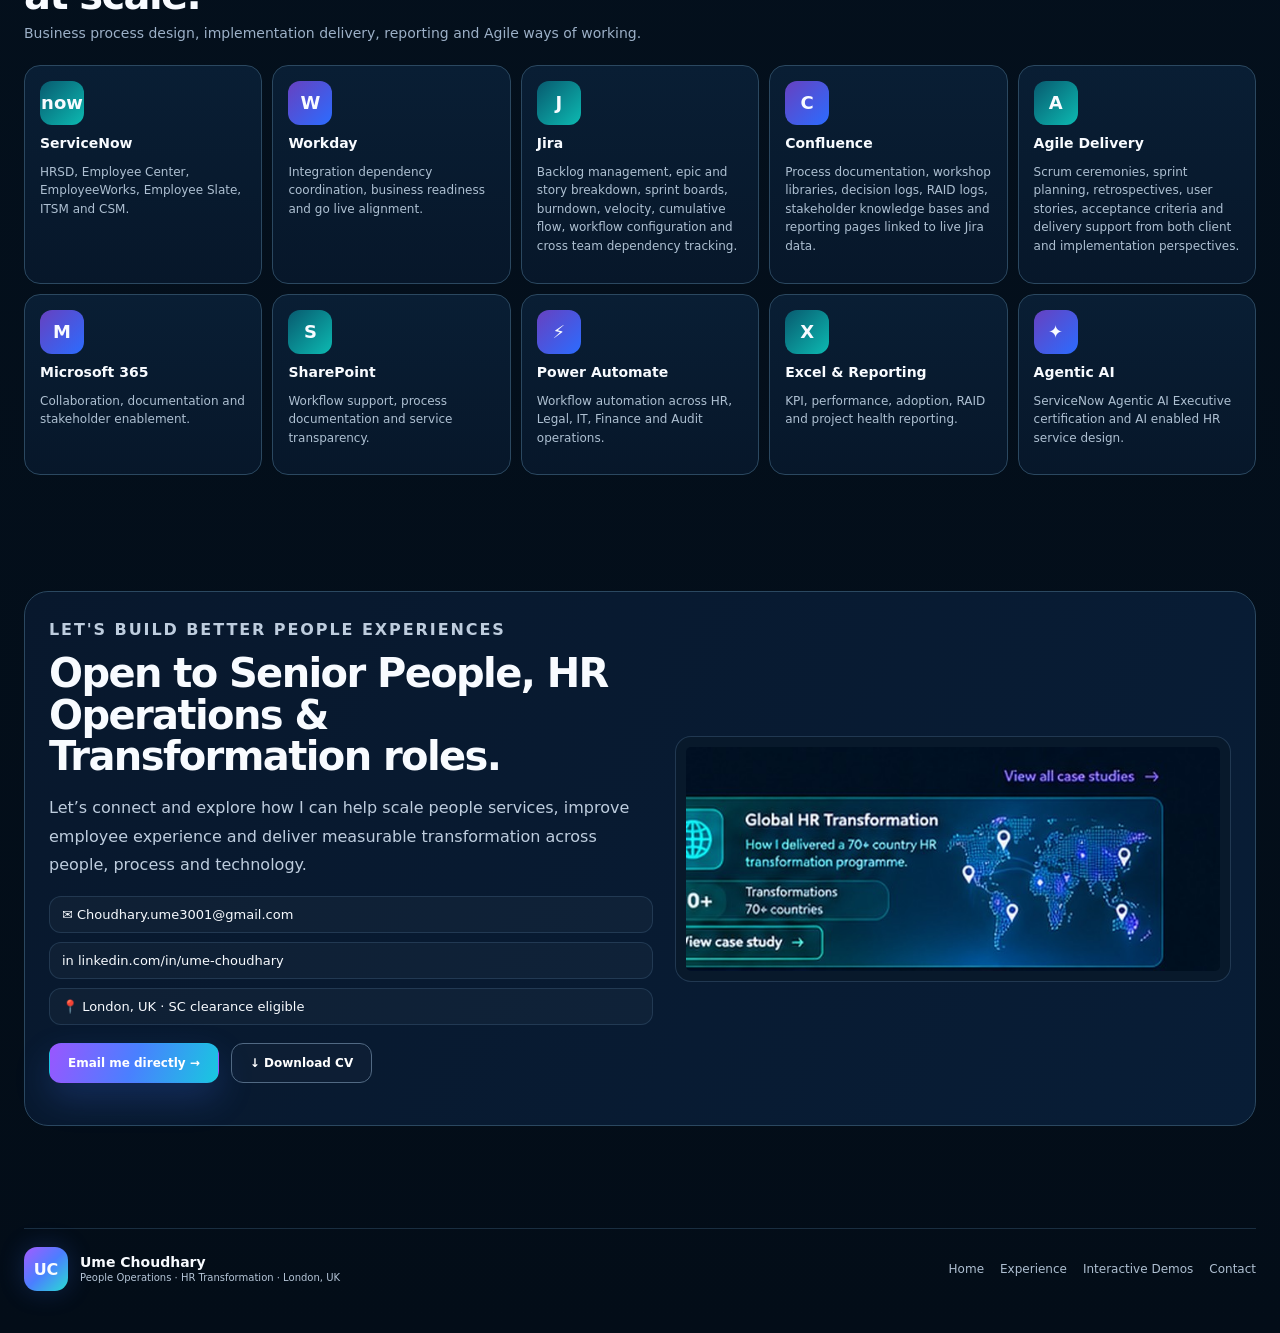
==== commit 41fe6a11: "Add files via upload" ====
--- a/index.html
+++ b/index.html
@@ -1,17 +1,34 @@
-<!doctype html><html lang="en"><head><meta charset="utf-8"><meta name="viewport" content="width=device-width,initial-scale=1"><title>Ume Choudhary | People Operations & HR Transformation</title><link rel="icon" href="assets/favicon.svg" type="image/svg+xml"><link rel="stylesheet" href="styles.css"></head><body><div class="mouse-glow" id="mouseGlow"></div><header><a class="brand" href="index.html"><span class="brandmark">UC</span><span><b>Ume Choudhary</b><small>People Operations · HR Transformation</small></span></a><button class="menubtn" id="menuBtn">Menu</button><nav id="nav"><a href="index.html#about">About</a><a href="index.html#skills">Skills</a><a href="index.html#experience">Experience</a><a href="index.html#live-demos">Demos</a><a href="interactive-demos.html">Interactive Demos</a><a href="index.html#contact">Contact</a><a href="Ume_Choudhary_Resume.pdf" target="_blank" class="navcv">View CV ↗</a></nav></header><main id="top">
-<section class="shell hero reveal"><div><div class="eyebrow">London, UK — Open to Senior People, HR Operations & Transformation roles</div><h1>People. Process.<br>Technology. <span>Real Impact.</span></h1><p class="lead">HR People Consultant and People Operations transformation professional with <strong>8+ years</strong> across HR, legal, compliance and employee-service operations. I help organisations design, digitise and scale people services using data, process excellence and AI-enabled solutions.</p><div class="pills"><span>People Operations</span><span>HR Transformation</span><span>ServiceNow HRSD</span><span>AI in HR</span><span>Employee Experience</span><span>Process Design</span><span>Operational Excellence</span></div><div class="actions"><a class="btn primary" href="#live-demos">Explore my work →</a><a class="btn" href="Ume_Choudhary_Resume.pdf" download>↓ Download CV</a><a class="btn" href="https://www.linkedin.com/in/ume-choudhary" target="_blank">LinkedIn ↗</a></div><div class="quote">“Using people, process and technology to create a better world of work.”</div></div><div class="hero-card"><div class="frame"><img src="assets/people-process-technology-and-global-hr-transformation-.jpg" alt="Global HR transformation, AI for People Operations and ServiceNow HRSD visual"></div><div class="hero-note"><span>Global Impact · 70+ countries</span><span>AI for People Operations</span><span>ServiceNow HRSD</span></div></div></section>
+<!doctype html><html lang="en"><head><meta charset="utf-8"><meta name="viewport" content="width=device-width,initial-scale=1"><title>Ume Choudhary | People Operations & HR Transformation</title><link rel="icon" href="assets/favicon.svg" type="image/svg+xml"><link rel="stylesheet" href="styles.css"></head><body><div class="mouse-glow" id="mouseGlow"></div><header><a class="brand" href="index.html"><span class="brandmark">UC</span><span><b>Ume Choudhary</b><small>People Operations · HR Transformation</small></span></a><button class="menubtn" id="menuBtn">Menu</button><nav id="nav"><a href="index.html#about">About</a><a href="index.html#skills">Skills</a><a href="index.html#dashboards">Dashboards</a><a href="index.html#experience">Experience</a><a href="index.html#live-demos">Demos</a><a href="interactive-demos.html">Interactive Demos</a><a href="index.html#contact">Contact</a><a href="Ume_Choudhary_Resume.pdf" target="_blank" class="navcv">View CV ↗</a></nav></header><main id="top">
+<section class="shell hero reveal"><div><div class="eyebrow">London, UK | Open to Senior People, HR Operations & Transformation roles</div><h1>People. Process.<br>Technology. <span>Real Impact.</span></h1><p class="lead">HR People Consultant and People Operations transformation professional with <strong>8+ years</strong> across HR, legal, compliance and employee-service operations. I help organisations design, digitise and scale people services using data, process excellence and AI-enabled solutions.</p><div class="pills"><span>People Operations</span><span>HR Transformation</span><span>ServiceNow HRSD</span><span>AI in HR</span><span>Employee Experience</span><span>Process Design</span><span>Operational Excellence</span></div><div class="actions"><a class="btn primary" href="#live-demos">Explore my work →</a><a class="btn" href="Ume_Choudhary_Resume.pdf" download>↓ Download CV</a><a class="btn" href="https://www.linkedin.com/in/ume-choudhary" target="_blank">LinkedIn ↗</a></div><div class="quote">“Using people, process and technology to create a better world of work.”</div></div><div class="hero-card"><div class="frame"><img src="assets/people-process-technology-and-global-hr-transformation-.jpg" alt="Global HR transformation, AI for People Operations and ServiceNow HRSD visual"></div><div class="hero-note"><span>Global Impact · 70+ countries</span><span>AI for People Operations</span><span>ServiceNow HRSD</span></div></div></section>
 <section class="shell reveal"><div class="stats"><article><div class="mi">•••</div><div><strong data-count="8" data-suffix="+">0+</strong><span>Years of Experience</span></div></article><article><div class="mi cyan">⚙</div><div><strong data-count="10" data-suffix="+">0+</strong><span>Global Transformations</span></div></article><article><div class="mi">◉</div><div><strong data-count="70" data-suffix="+">0+</strong><span>Countries Impacted</span></div></article><article><div class="mi purple">▥</div><div><strong data-count="35" data-suffix="%">0%</strong><span>Improved Case Resolution</span></div></article><article><div class="mi cyan">◔</div><div><strong data-count="200" data-suffix="+">0+</strong><span>Hours Saved Annually</span></div></article></div></section>
 <section id="about" class="section shell"><div class="section-head reveal"><div><p class="kicker">ABOUT</p><h2>People transformation grounded in operations.</h2><p class="sub">Evolved from process consultant → techno-functional lead → implementation specialist.</p></div></div><div class="case-display reveal"><div class="case-copy"><p>I work at the intersection of people operations, service design and enterprise technology. My experience spans HR, legal, compliance, workplace/facilities, IT, Finance and Audit operations, with delivery across EMEA, North America, Latin America and APAC.</p><p>My role is often the bridge between business stakeholders, Product Owners, senior leaders and technical teams: diagnosing current-state pain points, translating priorities into scalable future-state processes, and maintaining the governance needed to take transformation through build, testing, readiness and adoption.</p></div><div class="case-impact"><div class="impact-box"><span class="tag">🧭</span><b>20+</b><span>Discovery & design workshops</span><p>Converted into validated requirements, solution options, backlogs and transformation roadmaps.</p></div><div class="impact-box"><span class="tag">🌍</span><b>70+</b><span>Countries in global delivery</span><p>Global programme scope across multiple HR workstreams and integration dependencies.</p></div></div></div></section>
-<section id="skills" class="section shell"><div class="section-head reveal"><div><p class="kicker">KEY SKILLS & EXPERTISE</p><h2>Depth across people operations, delivery and technology.</h2></div><div class="filters" id="filters"><button class="active" data-f="all">All</button><button data-f="hr">People Ops</button><button data-f="tech">Technology</button><button data-f="ops">Operations</button></div></div><div class="skills reveal"><article class="skill" data-cat="hr"><div class="icon">👥</div><div><h3>HR Service Delivery</h3><p>Onboarding, employee requests, case management, knowledge and self-service, end to end.</p></div></article><article class="skill" data-cat="tech"><div class="icon cyan">SN</div><div><h3>ServiceNow HRSD</h3><p>HRSD, Employee Center, EmployeeWorks, Employee Slate, ITSM and CSM delivery.</p></div></article><article class="skill" data-cat="tech"><div class="icon blue">AI</div><div><h3>AI in HR</h3><p>ServiceNow Agentic AI certification, conversational intake and AI-enabled service design.</p></div></article><article class="skill" data-cat="ops"><div class="icon cyan">⚙</div><div><h3>Process Design & Automation</h3><p>Current-state to future-state mapping, workflow design and service catalogue structures.</p></div></article><article class="skill" data-cat="tech"><div class="icon blue">W</div><div><h3>Workday Dependencies</h3><p>Integration dependency coordination and go-live readiness across global programmes.</p></div></article><article class="skill" data-cat="ops"><div class="icon">⇄</div><div><h3>Change & Adoption</h3><p>Stakeholder alignment, training, SOPs, readiness and post-go-live hypercare.</p></div></article><article class="skill" data-cat="ops"><div class="icon">🛡</div><div><h3>People Risk & Compliance</h3><p>RAID governance, escalation paths, approvals and legal/compliance workflows.</p></div></article><article class="skill" data-cat="tech"><div class="icon cyan">📊</div><div><h3>Data & Reporting</h3><p>KPI, performance, adoption and risk reporting; operational dashboards.</p></div></article></div></section>
-<section id="live-demos" class="section shell"><div class="section-head reveal"><div><p class="kicker">LIVE DEMOS & CASE STUDIES</p><h2>Explore the work — and the next generation of HR service delivery.</h2><p class="sub">Global HR transformation is based on delivered work. AI pages are clearly labelled as capability concepts where production metrics are not yet verified.</p></div><a class="inline-link" href="interactive-demos.html">Open interactive demo lab →</a></div><div class="demo-grid reveal">
-<article class="demo-card blue"><span class="badge">DELIVERED CASE STUDY</span><h3>Global HR Transformation</h3><p>70+ countries, 5+ workstreams and 10+ integrations — aligning Talent, Rewards, Mobility, Payroll and Legal into scalable HR service design.</p><div class="demo-stat"><strong>70+</strong><span>Countries in programme scope</span></div><a class="btn" href="global-hr-transformation.html">View case study →</a><img src="assets/people-process-technology-and-global-hr-transformation-.jpg" alt="Global HR transformation map"></article>
+<section id="skills" class="section shell"><div class="section-head reveal"><div><p class="kicker">KEY SKILLS & EXPERTISE</p><h2>Depth across people operations, delivery and technology.</h2></div><div class="filters" id="filters"><button class="active" data-f="all">All</button><button data-f="hr">People Ops</button><button data-f="tech">Technology</button><button data-f="ops">Operations</button></div></div><div class="skills reveal"><article class="skill" data-cat="hr"><div class="icon">👥</div><div><h3>HR Service Delivery</h3><p>Onboarding, employee requests, case management, knowledge and self-service, end to end.</p></div></article><article class="skill" data-cat="tech"><div class="icon cyan">SN</div><div><h3>ServiceNow HRSD</h3><p>HRSD, Employee Center, EmployeeWorks, Employee Slate, ITSM and CSM delivery.</p></div></article><article class="skill" data-cat="tech"><div class="icon blue">AI</div><div><h3>AI in HR</h3><p>ServiceNow Agentic AI certification, conversational intake and AI-enabled service design.</p></div></article><article class="skill" data-cat="ops"><div class="icon cyan">⚙</div><div><h3>Process Design & Automation</h3><p>Current-state to future-state mapping, workflow design and service catalogue structures.</p></div></article><article class="skill" data-cat="tech"><div class="icon blue">W</div><div><h3>Workday Dependencies</h3><p>Integration dependency coordination and go-live readiness across global programmes.</p></div></article><article class="skill" data-cat="ops"><div class="icon">⇄</div><div><h3>Change & Adoption</h3><p>Stakeholder alignment, training, SOPs, readiness and post-go-live hypercare.</p></div></article><article class="skill" data-cat="ops"><div class="icon">🛡</div><div><h3>People Risk & Compliance</h3><p>RAID governance, escalation paths, approvals and legal/compliance workflows.</p></div></article><article class="skill" data-cat="tech"><div class="icon cyan">📊</div><div><h3>Data & Reporting</h3><p>KPI, performance, adoption and risk reporting, including leadership dashboards and real time delivery health views.</p></div></article><article class="skill" data-cat="ops"><div class="icon blue">▦</div><div><h3>Dashboard & KPI Reporting</h3><p>Project health, process transformation, adoption, RAID and sprint dashboards that turn raw delivery data into decision ready views.</p></div></article></div></section>
+<section id="dashboards" class="section shell"><div class="section-head reveal"><div><p class="kicker">DASHBOARDS & KPI REPORTING</p><h2>Decision ready reporting that makes delivery health visible.</h2><p class="sub">I use dashboards to turn sprint, process, risk, adoption and operational data into a view leaders can act on quickly.</p></div><a class="inline-link" href="dashboard-kpi-reporting.html">Explore dashboard examples →</a></div><div class="dashboard-grid reveal">
+<article class="dashboard-card featured"><div class="dash-icon">📈</div><h3>Project & Delivery Health Dashboard</h3><p>Tracked sprint velocity, backlog burn down, defect ageing and go live readiness across multiple workstreams, giving leadership one view of delivery health before steering committee meetings.</p><div class="mini-dashboard"><span style="--v:82%"></span><span style="--v:64%"></span><span style="--v:91%"></span><span style="--v:72%"></span></div><a href="dashboard-kpi-reporting.html#project-health">View example →</a></article>
+<article class="dashboard-card"><div class="dash-icon">🧭</div><h3>Process Transformation KPI Dashboard</h3><p>Tracked case volume, average handling time and stage by stage drop off across identity verification, screening and EDD. This reporting made the 8 to 5 handoff reduction and approximately 20% cycle time improvement visible.</p><div class="metric-pills"><span>8 → 5 handoffs</span><span>~20% cycle time</span></div></article>
+<article class="dashboard-card"><div class="dash-icon">👥</div><h3>Tool Adoption & Usage Dashboard</h3><p>Monitored active user rates, ticket or story throughput and training completion for Jira, Confluence and ServiceNow modules, helping target follow up enablement where adoption lagged.</p><div class="metric-pills"><span>Active users</span><span>Training completion</span></div></article>
+<article class="dashboard-card"><div class="dash-icon">⚠</div><h3>RAID & Risk Health Dashboard</h3><p>Maintained a live RAID view in Confluence linked to Jira issues, giving programme leads a current risk and dependency heat map instead of a static status spreadsheet.</p><div class="risk-dots"><i class="green"></i><i class="amber"></i><i class="red"></i><i class="purple"></i></div></article>
+<article class="dashboard-card"><div class="dash-icon">🏃</div><h3>Sprint & Backlog Health Dashboard</h3><p>Built Jira dashboards using burndown, velocity, cumulative flow and epic progress to translate backlog data into decision ready views for technical and non technical stakeholders.</p><div class="metric-pills"><span>Burndown</span><span>Velocity</span><span>Epic progress</span></div></article>
+</div></section><section id="live-demos" class="section shell"><div class="section-head reveal"><div><p class="kicker">LIVE DEMOS & CASE STUDIES</p><h2>Explore the work and the next generation of HR service delivery.</h2><p class="sub">Global HR transformation is based on delivered work. AI pages are clearly labelled as capability concepts where production metrics are not yet verified.</p></div><a class="inline-link" href="interactive-demos.html">Open interactive demo lab →</a></div><div class="demo-grid reveal">
+<article class="demo-card blue"><span class="badge">DELIVERED CASE STUDY</span><h3>Global HR Transformation</h3><p>70+ countries, 5+ workstreams and 10+ integrations, aligning Talent, Rewards, Mobility, Payroll and Legal into scalable HR service design.</p><div class="demo-stat"><strong>70+</strong><span>Countries in programme scope</span></div><a class="btn" href="global-hr-transformation.html">View case study →</a><img src="assets/people-process-technology-and-global-hr-transformation-.jpg" alt="Global HR transformation map"></article>
 <article class="demo-card purple"><span class="badge">AI CAPABILITY CONCEPT</span><h3>Rewards Virtual Agent</h3><p>How a knowledge-grounded assistant could answer RSU, bonus and benefits questions before a case reaches HR.</p><div class="demo-stat"><strong>AI</strong><span>Metric pending validation</span></div><a class="btn" href="ai-rewards-agent.html">Explore concept →</a><img src="assets/ai-in-hr-visual.jpg" alt="AI virtual agent"></article>
 <article class="demo-card cyan"><span class="badge">AI CAPABILITY CONCEPT</span><h3>Global Mobility Virtual Agent</h3><p>Country-aware support for tax equalisation, visa status and relocation policy, with human escalation for exceptions.</p><div class="demo-stat"><strong>24/7</strong><span>Self-service concept</span></div><a class="btn" href="ai-global-mobility-agent.html">Explore concept →</a><img src="assets/people-process-technology-and-global-hr-transformation-.jpg" alt="Global mobility visual"></article>
 <article class="demo-card blue"><span class="badge">AI CAPABILITY CONCEPT</span><h3>Payroll Virtual Agent</h3><p>Real-time answers for payslip and deduction queries, with clear privacy boundaries between general policy and personal data.</p><div class="demo-stat"><strong>Fast</strong><span>Pay-cycle support concept</span></div><a class="btn" href="ai-payroll-agent.html">Explore concept →</a><img src="assets/employee-case-management-visual.jpg" alt="Payroll and case-management visual"></article>
 <article class="demo-card purple"><span class="badge">AI CAPABILITY CONCEPT</span><h3>Case Summarisation</h3><p>Turn scattered prior chats, emails and case notes into one concise brief so an HR agent can start with context.</p><div class="demo-stat"><strong>1</strong><span>Consolidated case brief</span></div><a class="btn" href="ai-case-summarisation.html">Explore concept →</a></article>
 <article class="demo-card cyan"><span class="badge">PROPOSED NEXT PHASE</span><h3>Agentic Task Completion</h3><p>Move beyond answering questions toward completing routine HR actions when policy, balance and approval conditions are met.</p><div class="demo-stat"><strong>Next</strong><span>From answer → action</span></div><a class="btn" href="moveworks-phase-2.html">Explore proposal →</a></article>
 </div></section>
-<section id="experience" class="section shell"><div class="experience reveal"><div><p class="kicker">EXPERIENCE</p><h2>From operational digitisation to global HR transformation.</h2><p class="sub">Evolved from process consultant → techno-functional lead → implementation specialist.</p><p><span class="evolve">Process Consultant → Solution Delivery → Techno-Functional Lead → Implementation Specialist</span></p></div><div><details open><summary><div><div class="role">Senior Consultant · Capgemini Invent</div><h3>Global HR Service Transformation</h3></div><time>Jan 2026 — Present</time></summary><p>Lead end-to-end HR service transformation within a 5+ workstream programme spanning 70+ countries and 10+ integrations.</p><ul><li>Partner across Talent Acquisition, Performance Management, Rewards, Global Mobility, Payroll and Legal.</li><li>Convert priorities into process flows, functional requirements, user stories, acceptance criteria and implementation roadmaps.</li><li>Own cross-workstream RAID governance, coordinate Workday dependencies and drive go-live readiness.</li><li>Advise senior stakeholders and C-suite executives on HRSD, EmployeeWorks, Employee Slate and conversational employee intake.</li><li>Manage and guide a 5+ member onshore/offshore delivery team through build, testing, validation and deployment.</li></ul></details><details><summary><div><div class="role">Solution Delivery Lead · CT Global</div><h3>Enterprise Workflow Transformation</h3></div><time>Aug 2023 — Dec 2025</time></summary><p>Led people-service and enterprise workflow transformation across HR, Legal, IT, Audit and Finance.</p><ul><li>Ran 20+ cross-functional discovery and design workshops.</li><li>Coordinated 10+ client SMEs, delivery resources and third parties.</li><li>Improved case resolution by 35% and onboarding efficiency by 40%.</li><li>Established structured case-management operating models, intake, approvals, SLAs, escalation routes and reporting.</li></ul></details><details><summary><div><div class="role">Solution Delivery Consultant · Amazon</div><h3>High-Volume Operations Transformation</h3></div><time>Jun 2021 — Jul 2023</time></summary><p>Delivered workflow and case-management transformation across five operational functions: HR, Facilities, Legal, Compliance and IT.</p><ul><li>Designed scalable future-state processes for service requests, routing, approvals, escalation and governance.</li><li>Extended service-management capability into workplace and Facilities operations.</li><li>Led Legal Service Delivery and compliance workflow implementation.</li><li>Supported UAT, defect triage, business validation, deployment readiness and hypercare.</li></ul></details><details><summary><div><div class="role">HR & Legal Operations Consultant · Paget Property</div><h3>HR & Legal Operations Digitisation</h3></div><time>Jul 2017 — Jun 2021</time></summary><p>Replaced manual HR, legal and compliance processes with structured workflows, forms, approvals and dashboards.</p><ul><li>Built workflows using SharePoint, Power Automate, Microsoft Forms, Excel and Teams.</li><li>Defined escalation paths, governance controls and repeatable service processes.</li><li>Produced SOPs, process documentation and training content to support adoption.</li></ul></details></div></div></section>
-<section id="tools" class="section shell"><div class="section-head reveal"><div><p class="kicker">TOOLS I WORK WITH</p><h2>Platforms that enable delivery at scale.</h2></div></div><div class="tools reveal"><article class="tool"><div class="tool-badge">now</div><h3>ServiceNow</h3><p>HRSD, Employee Center, EmployeeWorks, Employee Slate, ITSM and CSM.</p></article><article class="tool"><div class="tool-badge">W</div><h3>Workday</h3><p>Integration dependency coordination, business readiness and go-live alignment.</p></article><article class="tool"><div class="tool-badge">M</div><h3>Microsoft 365</h3><p>Collaboration, documentation and stakeholder enablement.</p></article><article class="tool"><div class="tool-badge">S</div><h3>SharePoint</h3><p>Workflow support, process documentation and service transparency.</p></article><article class="tool"><div class="tool-badge">⚡</div><h3>Power Automate</h3><p>Workflow automation across HR, Legal, IT, Finance and Audit operations.</p></article><article class="tool"><div class="tool-badge">X</div><h3>Excel & Reporting</h3><p>KPI, performance, adoption and risk reporting.</p></article><article class="tool"><div class="tool-badge">T</div><h3>Teams</h3><p>Stakeholder communication, training and delivery collaboration.</p></article><article class="tool"><div class="tool-badge">A</div><h3>Agile Delivery</h3><p>Backlog prioritisation, UAT, defect triage and iterative releases.</p></article><article class="tool"><div class="tool-badge">✦</div><h3>Agentic AI</h3><p>ServiceNow Agentic AI Executive certification and AI-enabled HR service design.</p></article><article class="tool"><div class="tool-badge">⚖</div><h3>Legal & Compliance</h3><p>UK legal foundation with workflow controls, traceability and governance experience.</p></article></div></section>
+<section id="experience" class="section shell"><div class="experience reveal"><div><p class="kicker">EXPERIENCE</p><h2>From operational digitisation to global HR transformation.</h2><p class="sub">Evolved from process consultant → techno-functional lead → implementation specialist.</p><p><span class="evolve">Process Consultant → Solution Delivery → Techno-Functional Lead → Implementation Specialist</span></p></div><div><details open><summary><div><div class="role">Senior Consultant · Capgemini Invent</div><h3>Global HR Service Transformation</h3></div><time>Jan 2026 to Present</time></summary><p>Lead end-to-end HR service transformation within a 5+ workstream programme spanning 70+ countries and 10+ integrations.</p><ul><li>Partner across Talent Acquisition, Performance Management, Rewards, Global Mobility, Payroll and Legal.</li><li>Convert priorities into process flows, functional requirements, user stories, acceptance criteria and implementation roadmaps.</li><li>Own cross-workstream RAID governance, coordinate Workday dependencies and drive go-live readiness.</li><li>Advise senior stakeholders and C-suite executives on HRSD, EmployeeWorks, Employee Slate and conversational employee intake.</li><li>Created and maintained a project and delivery health dashboard tracking sprint velocity, backlog burn down, defect ageing, RAID status and go live readiness, giving leadership a single view before steering committee discussions.</li></ul></details><details><summary><div><div class="role">Solution Delivery Lead · CT Global</div><h3>Enterprise Workflow Transformation</h3></div><time>Aug 2023 to Dec 2025</time></summary><p>Led people-service and enterprise workflow transformation across HR, Legal, IT, Audit and Finance.</p><ul><li>Ran 20+ cross-functional discovery and design workshops.</li><li>Coordinated 10+ client SMEs, delivery resources and third parties.</li><li>Improved case resolution by 35% and onboarding efficiency by 40%.</li><li>Established structured case-management operating models, intake, approvals, SLAs, escalation routes and reporting.</li></ul></details><details><summary><div><div class="role">Solution Delivery Consultant · Amazon</div><h3>High-Volume Operations Transformation</h3></div><time>Jun 2021 to Jul 2023</time></summary><p>Delivered workflow and case-management transformation across five operational functions: HR, Facilities, Legal, Compliance and IT.</p><ul><li>Designed scalable future-state processes for service requests, routing, approvals, escalation and governance.</li><li>Extended service-management capability into workplace and Facilities operations.</li><li>Led Legal Service Delivery and compliance workflow implementation.</li><li>Supported UAT, defect triage, business validation, deployment readiness and hypercare.</li></ul></details><details><summary><div><div class="role">HR & Legal Operations Consultant · Paget Property</div><h3>HR & Legal Operations Digitisation</h3></div><time>Jul 2017 to Jun 2021</time></summary><p>Replaced manual HR, legal and compliance processes with structured workflows, forms, approvals and dashboards.</p><ul><li>Built workflows using SharePoint, Power Automate, Microsoft Forms, Excel and Teams.</li><li>Defined escalation paths, governance controls and repeatable service processes.</li><li>Produced SOPs, process documentation and training content to support adoption.</li></ul></details></div></div></section>
+<section id="tools" class="section shell"><div class="section-head reveal"><div><p class="kicker">TOOLS I WORK WITH</p><h2>Platforms and delivery tools that enable transformation at scale.</h2><p class="sub">Business process design, implementation delivery, reporting and Agile ways of working.</p></div></div><div class="tools reveal">
+<article class="tool"><div class="tool-badge">now</div><h3>ServiceNow</h3><p>HRSD, Employee Center, EmployeeWorks, Employee Slate, ITSM and CSM.</p></article>
+<article class="tool"><div class="tool-badge">W</div><h3>Workday</h3><p>Integration dependency coordination, business readiness and go live alignment.</p></article>
+<article class="tool"><div class="tool-badge">J</div><h3>Jira</h3><p>Backlog management, epic and story breakdown, sprint boards, burndown, velocity, cumulative flow, workflow configuration and cross team dependency tracking.</p></article>
+<article class="tool"><div class="tool-badge">C</div><h3>Confluence</h3><p>Process documentation, workshop libraries, decision logs, RAID logs, stakeholder knowledge bases and reporting pages linked to live Jira data.</p></article>
+<article class="tool"><div class="tool-badge">A</div><h3>Agile Delivery</h3><p>Scrum ceremonies, sprint planning, retrospectives, user stories, acceptance criteria and delivery support from both client and implementation perspectives.</p></article>
+<article class="tool"><div class="tool-badge">M</div><h3>Microsoft 365</h3><p>Collaboration, documentation and stakeholder enablement.</p></article>
+<article class="tool"><div class="tool-badge">S</div><h3>SharePoint</h3><p>Workflow support, process documentation and service transparency.</p></article>
+<article class="tool"><div class="tool-badge">⚡</div><h3>Power Automate</h3><p>Workflow automation across HR, Legal, IT, Finance and Audit operations.</p></article>
+<article class="tool"><div class="tool-badge">X</div><h3>Excel & Reporting</h3><p>KPI, performance, adoption, RAID and project health reporting.</p></article>
+<article class="tool"><div class="tool-badge">✦</div><h3>Agentic AI</h3><p>ServiceNow Agentic AI Executive certification and AI enabled HR service design.</p></article>
+</div></section>
 <section id="contact" class="section shell"><div class="contact reveal"><div><p class="kicker">LET'S BUILD BETTER PEOPLE EXPERIENCES</p><h2>Open to Senior People, HR Operations & Transformation roles.</h2><p>Let’s connect and explore how I can help scale people services, improve employee experience and deliver measurable transformation across people, process and technology.</p><div class="contact-meta"><a href="mailto:Choudhary.ume3001@gmail.com?subject=Opportunity%20for%20Ume%20Choudhary">✉ Choudhary.ume3001@gmail.com</a><a href="https://www.linkedin.com/in/ume-choudhary" target="_blank">in linkedin.com/in/ume-choudhary</a><span>📍 London, UK · SC clearance eligible</span></div><div class="actions"><a class="btn primary" href="mailto:Choudhary.ume3001@gmail.com?subject=Opportunity%20for%20Ume%20Choudhary">Email me directly →</a><a class="btn" href="Ume_Choudhary_Resume.pdf" download>↓ Download CV</a></div></div><img src="assets/global-programme-map-and-transformation-visual.jpg" alt="Global transformation programme visual"></div></section>
 </main><footer class="shell"><div class="brand"><span class="brandmark">UC</span><span><b>Ume Choudhary</b><small>People Operations · HR Transformation · London, UK</small></span></div><div><a href="index.html">Home</a><a href="index.html#experience">Experience</a><a href="interactive-demos.html">Interactive Demos</a><a href="index.html#contact">Contact</a></div></footer><script src="script.js"></script></body></html>
--- a/styles.css
+++ b/styles.css
@@ -10,3 +10,57 @@
 @media(max-width:1180px){.demo-grid{grid-template-columns:repeat(2,1fr)}.skills{grid-template-columns:repeat(3,1fr)}.tools{grid-template-columns:repeat(3,1fr)}.services{grid-template-columns:repeat(3,1fr)}.hero,.page-hero,.experience,.case-display,.contact{grid-template-columns:1fr}.stats{grid-template-columns:repeat(3,1fr)}.stats article{border-bottom:1px solid rgba(79,116,150,.32)}}
 @media(max-width:820px){.menubtn{display:block}nav{display:none;position:absolute;left:14px;right:14px;top:74px;flex-direction:column;align-items:stretch;padding:14px;border:1px solid #29465e;border-radius:14px;background:#061727}nav.open{display:flex}.shell{width:min(100% - 28px,1420px)}.stats{grid-template-columns:1fr 1fr}.skills{grid-template-columns:1fr 1fr}.tools,.services,.detail-grid{grid-template-columns:1fr 1fr}.demo-grid{grid-template-columns:1fr}.case-impact,.outcome-band{grid-template-columns:1fr 1fr}.hero h1,.page-hero h1{font-size:52px}.section-head{display:block}.filters{margin-top:12px}.thread-grid{grid-template-columns:1fr}}
 @media(max-width:560px){.hero h1,.page-hero h1{font-size:42px}.stats,.skills,.tools,.services,.case-impact,.outcome-band,.detail-grid{grid-template-columns:1fr}.actions{flex-direction:column}.btn{width:100%}.demo-card img{position:static;width:100%;height:130px;object-fit:contain;margin-top:12px}.demo-card{min-height:auto}.section-head h2,.contact h2{font-size:32px}footer{display:block}footer div:last-child{margin-top:14px}.experience summary{grid-template-columns:1fr}.experience time{margin-top:6px}.page-hero{padding-top:45px}}
+
+/* Dashboard and KPI reporting */
+.dashboard-grid{display:grid;grid-template-columns:repeat(3,1fr);gap:12px}.dashboard-card{position:relative;padding:18px;border:1px solid #2b4860;border-radius:18px;background:linear-gradient(180deg,#0a2038,#07172a);min-height:250px;transition:.2s;overflow:hidden}.dashboard-card:hover{transform:translateY(-3px);border-color:#5088bd;box-shadow:var(--shadow)}.dashboard-card.featured{grid-column:span 2;background:linear-gradient(135deg,#0b2944,#101c45)}.dash-icon{width:46px;height:46px;border-radius:13px;display:grid;place-items:center;background:linear-gradient(135deg,#9855ff,#29cfc8);font-size:22px;margin-bottom:12px}.dashboard-card h3{font-size:18px;margin:0 0 8px}.dashboard-card p{font-size:12px;line-height:1.65;color:#b8c8d8}.dashboard-card a{font-size:11px;font-weight:900;color:#61e1d6}.mini-dashboard{display:grid;grid-template-columns:repeat(4,1fr);gap:9px;align-items:end;height:70px;margin:16px 0}.mini-dashboard span{display:block;height:var(--v);border-radius:8px 8px 2px 2px;background:linear-gradient(180deg,#a25dff,#28ddd3)}.metric-pills{display:flex;gap:7px;flex-wrap:wrap;margin-top:14px}.metric-pills span{padding:7px 9px;border:1px solid #2b4860;border-radius:999px;background:#07182b;font-size:9px;color:#c5d3e1}.metric-pills.big span{font-size:11px;padding:9px 11px}.risk-dots{display:flex;gap:10px;margin-top:18px}.risk-dots i{width:26px;height:26px;border-radius:8px;display:block}.risk-dots.big i{width:42px;height:42px;border-radius:12px}.risk-dots .green{background:#24c890}.risk-dots .amber{background:#d6b14c}.risk-dots .red{background:#dc6679}.risk-dots .purple{background:#8f64e9}.dashboard-demo{margin-top:20px;border:1px solid #2b4860;border-radius:16px;background:#061423;padding:16px}.dashboard-demo-tabs{display:flex;gap:7px;flex-wrap:wrap;margin-bottom:14px}.dashboard-demo-tabs button{padding:8px 10px;border:1px solid #2b4860;border-radius:10px;background:#08192c;color:#b6c7d8;font-size:10px;cursor:pointer}.dashboard-demo-tabs button.active{border-color:#55ddd2;color:#fff;background:rgba(40,221,211,.08)}.dashboard-demo-screen{display:grid;grid-template-columns:140px 1fr;gap:20px;align-items:center;padding:18px;border-radius:12px;background:linear-gradient(120deg,#091f36,#0b2038)}.dash-number{font-size:52px;font-weight:900;background:linear-gradient(90deg,#a25dff,#28ddd3);-webkit-background-clip:text;color:transparent}.dashboard-demo-screen p{color:#b3c4d5;font-size:12px;line-height:1.65}.detail-grid h3{margin-top:0}@media(max-width:1180px){.dashboard-grid{grid-template-columns:repeat(2,1fr)}.dashboard-card.featured{grid-column:span 2}}@media(max-width:820px){.dashboard-grid{grid-template-columns:1fr}.dashboard-card.featured{grid-column:span 1}.dashboard-demo-screen{grid-template-columns:1fr}}
+
+/* Power BI credential page */
+body.powerbi-page{background:#dcd8cf;color:#11233a}
+body.powerbi-page:before{opacity:.02;background-image:radial-gradient(rgba(16,35,58,.32) .7px,transparent .8px)}
+body.powerbi-page header{background:rgba(220,216,207,.9);border-bottom:1px solid rgba(17,35,58,.1)}
+body.powerbi-page .brand small,body.powerbi-page nav{color:#40546b}
+body.powerbi-page .menubtn{background:#f4f1eb;color:#11233a;border-color:rgba(17,35,58,.12)}
+body.powerbi-page .navcv{color:#fff}
+.powerbi-main{padding:32px 0 64px}
+.credential-shell{width:min(1360px,calc(100% - 64px));margin:0 auto;background:#f4f1eb;border:1px solid rgba(17,35,58,.08);border-radius:28px;padding:34px 32px 36px;box-shadow:0 30px 60px rgba(22,34,50,.08);position:relative;z-index:1}
+.credential-header{max-width:760px;padding-bottom:24px}
+.credential-eyebrow{margin:0 0 14px;font-size:12px;letter-spacing:.18em;text-transform:uppercase;font-weight:900;color:#1a8e86}
+.credential-header h1{font-size:clamp(44px,6vw,72px);line-height:1;letter-spacing:-.05em;color:#061d41;margin:0 0 14px}
+.credential-intro{margin:0;font-size:18px;line-height:1.6;color:#4e6176}
+.credential-grid{display:grid;grid-template-columns:1fr 1fr;gap:24px;align-items:start}
+.credential-card{background:#fbfaf6;border:1px solid rgba(17,35,58,.12);border-radius:22px;overflow:hidden;display:flex;flex-direction:column;min-height:100%}
+.credential-visual-wrap{padding:22px 22px 0;background:#efebe2;border-bottom:1px solid rgba(17,35,58,.08)}
+.credential-visual{background:#fff;border:1px solid rgba(17,35,58,.12);border-radius:16px;padding:8px;box-shadow:0 8px 18px rgba(24,37,54,.08)}
+.credential-visual img{width:100%;display:block;border-radius:10px}
+.credential-tabs{display:flex;gap:10px;padding:22px 0 26px}
+.credential-tabs button{border:1px solid rgba(17,35,58,.14);background:#f2efe8;color:#42566d;border-radius:10px;padding:9px 16px;font-size:13px;font-weight:800;cursor:pointer}
+.credential-tabs button.active{background:#0c8b85;color:#fff;border-color:#0c8b85}
+.credential-view-label{padding:20px 0 26px;font-size:12px;letter-spacing:.14em;text-transform:uppercase;color:#9b9a92}
+.credential-copy{padding:26px 28px 30px}
+.credential-meta-row{display:flex;justify-content:space-between;gap:16px;align-items:flex-start;margin-bottom:12px}
+.credential-copy h2{margin:0;font-size:24px;line-height:1.2;letter-spacing:-.03em;color:#061d41}
+.credential-copy p{margin:0;font-size:15px;line-height:1.7;color:#475a70}
+.credential-copy code{font-family:ui-monospace,SFMono-Regular,Menlo,monospace;background:#eef1f4;padding:2px 6px;border-radius:7px;color:#274769}
+.credential-badge{padding:7px 12px;border-radius:999px;border:1px solid rgba(12,139,133,.22);background:#f1faf8;color:#5b7085;font-size:12px;font-weight:800;letter-spacing:.12em;text-transform:uppercase;white-space:nowrap}
+.credential-badge.light{border-color:rgba(155,154,146,.28);background:#f7f4ee}
+.credential-tags{display:flex;flex-wrap:wrap;gap:10px;margin-top:24px}
+.credential-tags span{padding:8px 12px;border:1px solid rgba(17,35,58,.14);border-radius:9px;background:#fff;color:#5a6d83;font-size:12px}
+.credential-footer-note{display:flex;justify-content:space-between;gap:18px;align-items:center;margin-top:28px;padding-top:22px;border-top:1px solid rgba(17,35,58,.08)}
+.credential-footer-note p{margin:0;font-size:15px;line-height:1.6;color:#617387;max-width:780px}
+body.powerbi-page .btn{color:#11233a;border-color:rgba(17,35,58,.18);background:#fff}
+body.powerbi-page .btn:hover{background:#fff;border-color:#0c8b85}
+body.powerbi-page .btn.primary{color:#fff;border-color:transparent;background:linear-gradient(90deg,#744bff,#2ca8ff,#18c7d8)}
+body.powerbi-page footer{border-top:1px solid rgba(17,35,58,.1);color:#40546b}
+body.powerbi-page footer div:last-child{color:#40546b}
+@media(max-width:980px){
+  .credential-grid{grid-template-columns:1fr}
+  .credential-footer-note{display:block}
+  .credential-footer-note .actions{margin-top:16px}
+}
+@media(max-width:640px){
+  .credential-shell{width:min(100% - 24px,1360px);padding:24px 18px 26px}
+  .credential-copy{padding:20px}
+  .credential-meta-row{display:block}
+  .credential-badge{display:inline-block;margin-top:10px}
+  .credential-tabs{flex-wrap:wrap;padding-top:16px}
+}
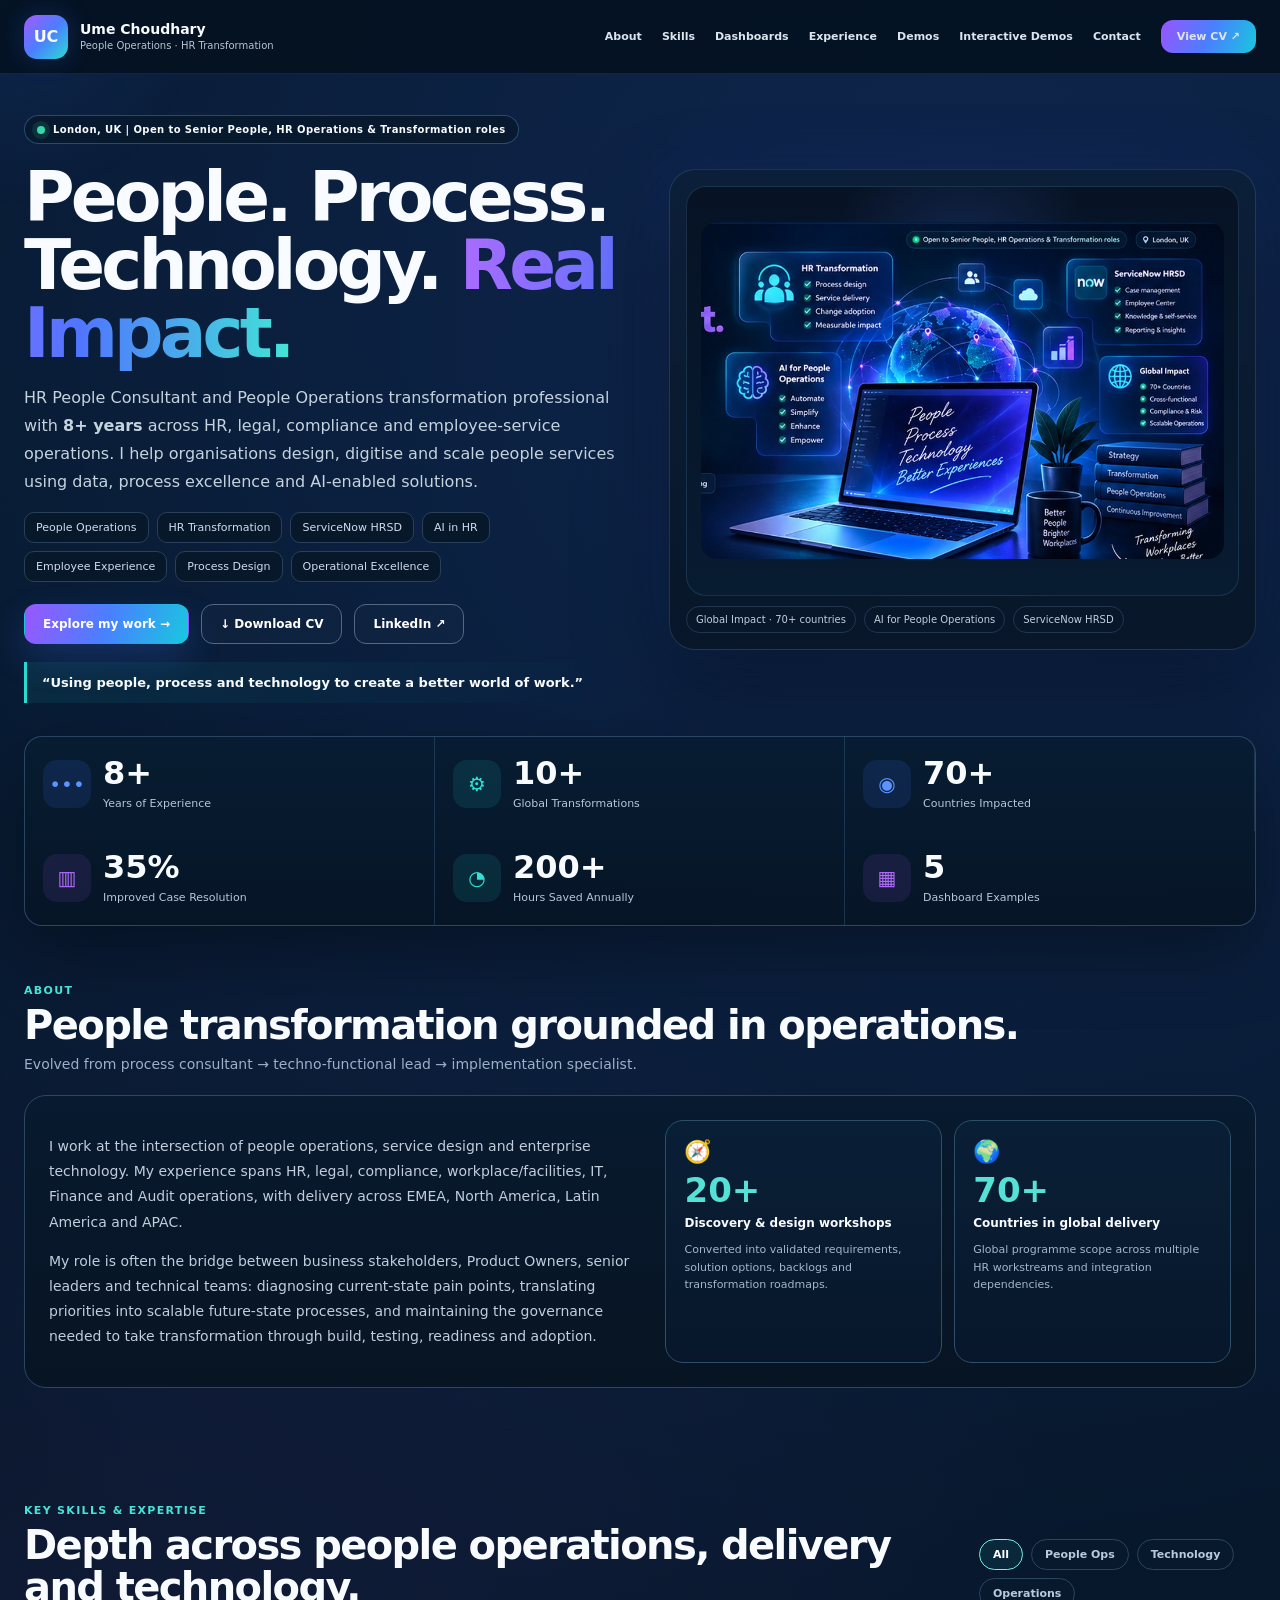
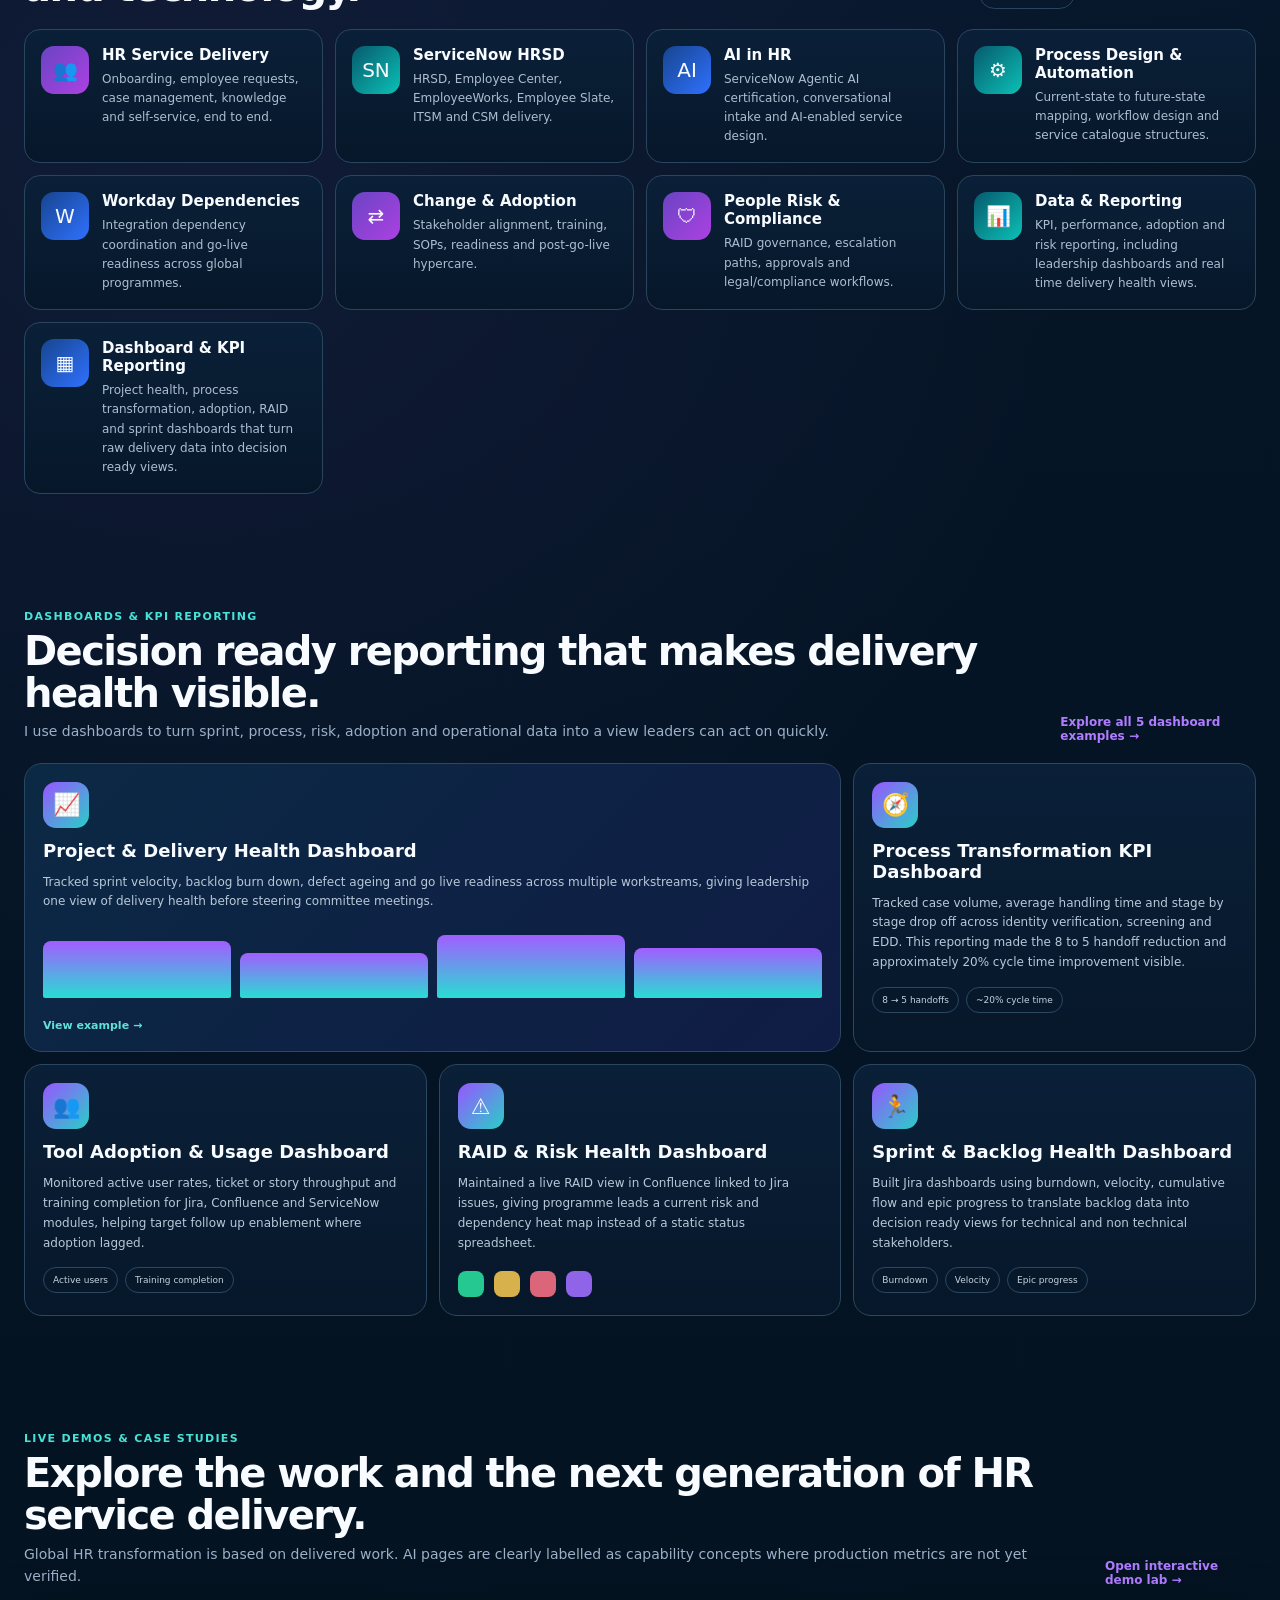
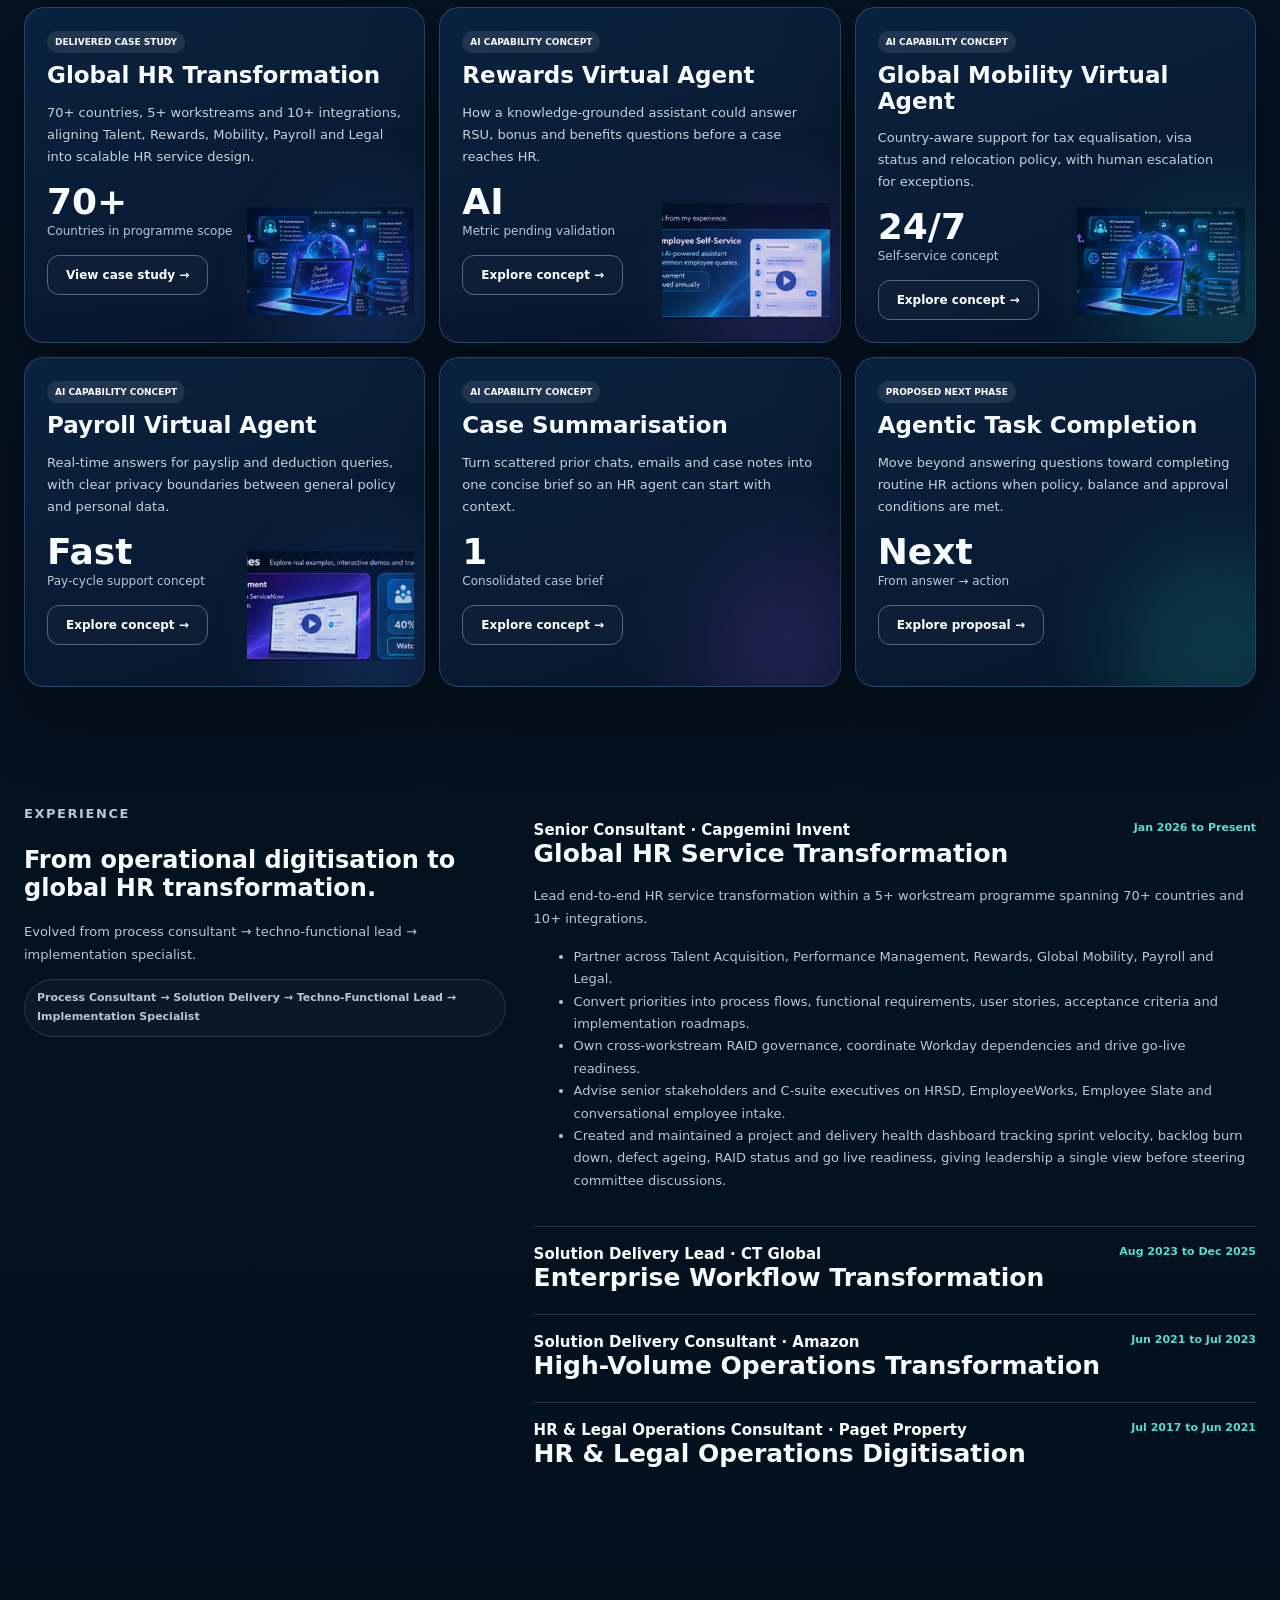
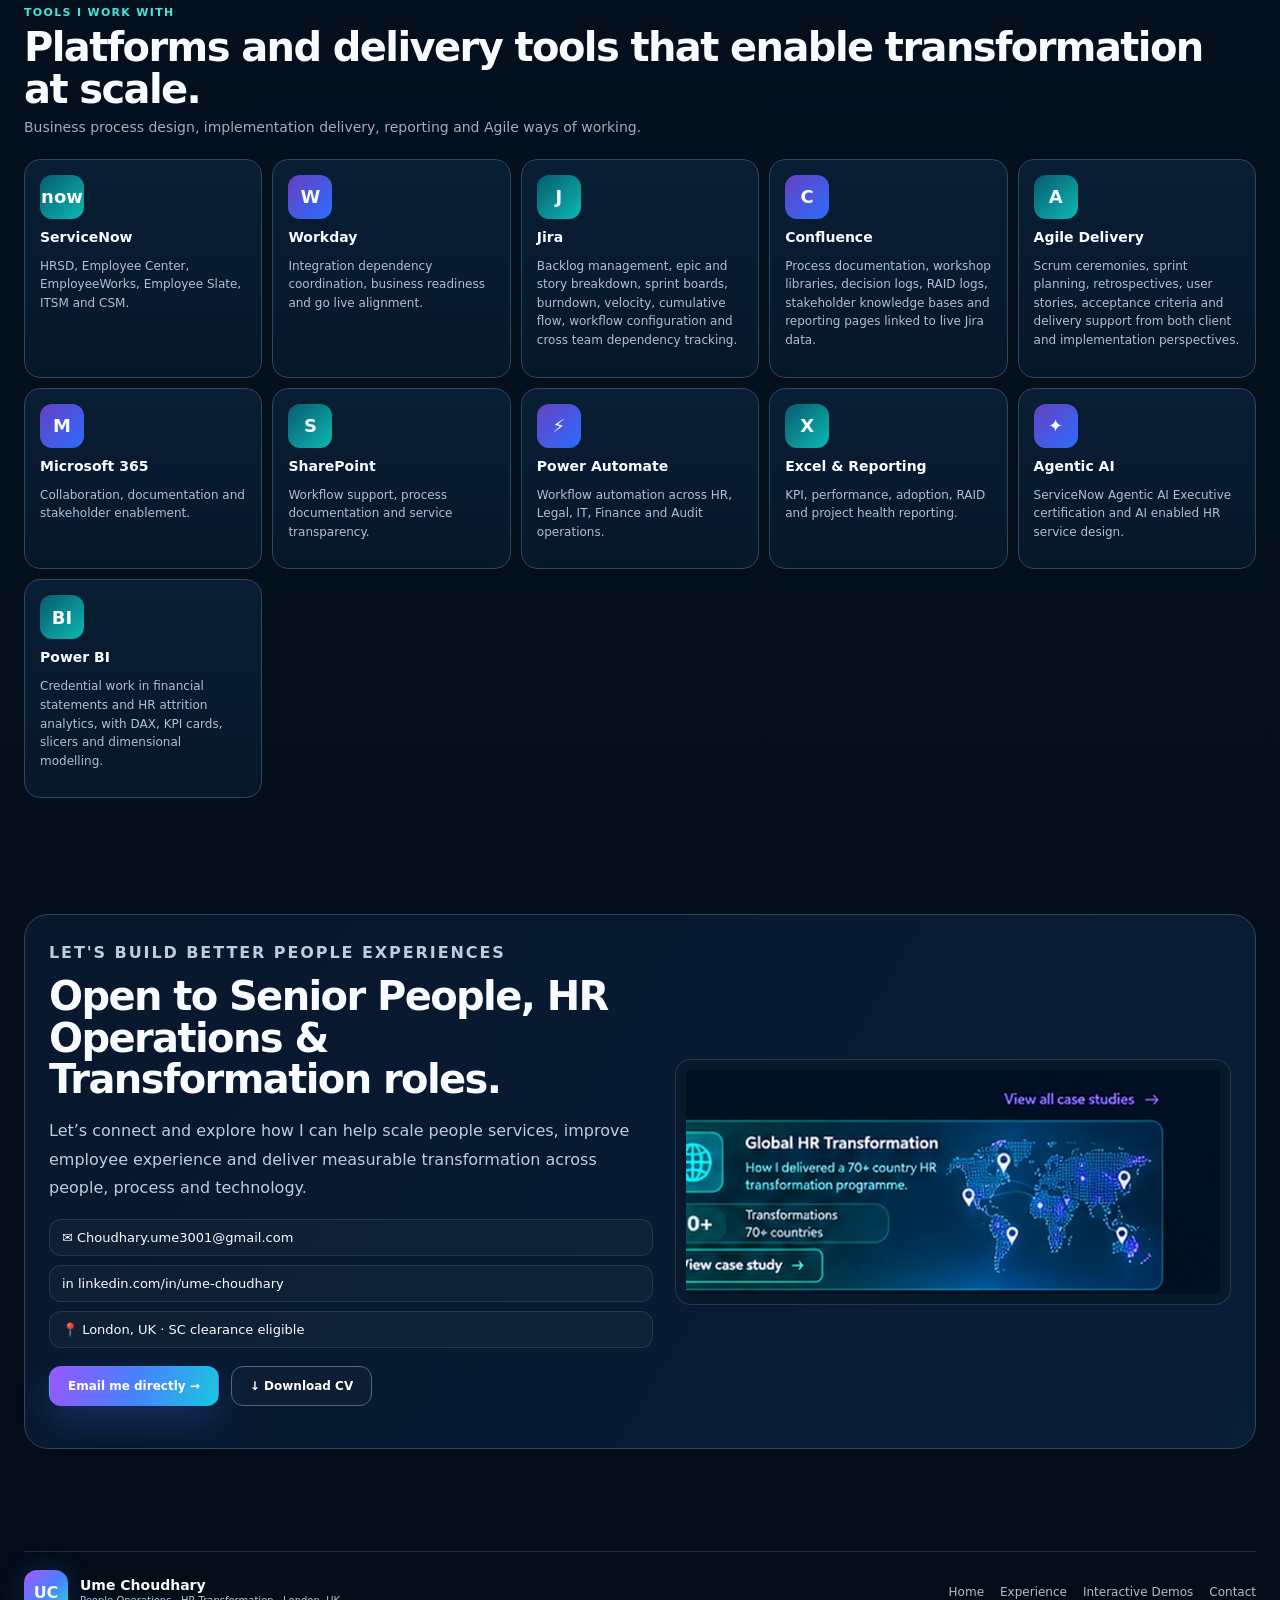
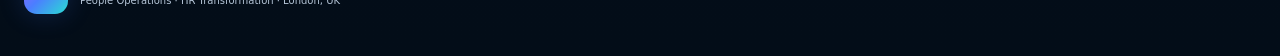
==== commit afc2c0d3: "Add files via upload" ====
--- a/index.html
+++ b/index.html
@@ -1,24 +1,25 @@
-<!doctype html><html lang="en"><head><meta charset="utf-8"><meta name="viewport" content="width=device-width,initial-scale=1"><title>Ume Choudhary | People Operations & HR Transformation</title><link rel="icon" href="assets/favicon.svg" type="image/svg+xml"><link rel="stylesheet" href="styles.css"></head><body><div class="mouse-glow" id="mouseGlow"></div><header><a class="brand" href="index.html"><span class="brandmark">UC</span><span><b>Ume Choudhary</b><small>People Operations · HR Transformation</small></span></a><button class="menubtn" id="menuBtn">Menu</button><nav id="nav"><a href="index.html#about">About</a><a href="index.html#skills">Skills</a><a href="index.html#dashboards">Dashboards</a><a href="index.html#experience">Experience</a><a href="index.html#live-demos">Demos</a><a href="interactive-demos.html">Interactive Demos</a><a href="index.html#contact">Contact</a><a href="Ume_Choudhary_Resume.pdf" target="_blank" class="navcv">View CV ↗</a></nav></header><main id="top">
-<section class="shell hero reveal"><div><div class="eyebrow">London, UK | Open to Senior People, HR Operations & Transformation roles</div><h1>People. Process.<br>Technology. <span>Real Impact.</span></h1><p class="lead">HR People Consultant and People Operations transformation professional with <strong>8+ years</strong> across HR, legal, compliance and employee-service operations. I help organisations design, digitise and scale people services using data, process excellence and AI-enabled solutions.</p><div class="pills"><span>People Operations</span><span>HR Transformation</span><span>ServiceNow HRSD</span><span>AI in HR</span><span>Employee Experience</span><span>Process Design</span><span>Operational Excellence</span></div><div class="actions"><a class="btn primary" href="#live-demos">Explore my work →</a><a class="btn" href="Ume_Choudhary_Resume.pdf" download>↓ Download CV</a><a class="btn" href="https://www.linkedin.com/in/ume-choudhary" target="_blank">LinkedIn ↗</a></div><div class="quote">“Using people, process and technology to create a better world of work.”</div></div><div class="hero-card"><div class="frame"><img src="assets/people-process-technology-and-global-hr-transformation-.jpg" alt="Global HR transformation, AI for People Operations and ServiceNow HRSD visual"></div><div class="hero-note"><span>Global Impact · 70+ countries</span><span>AI for People Operations</span><span>ServiceNow HRSD</span></div></div></section>
-<section class="shell reveal"><div class="stats"><article><div class="mi">•••</div><div><strong data-count="8" data-suffix="+">0+</strong><span>Years of Experience</span></div></article><article><div class="mi cyan">⚙</div><div><strong data-count="10" data-suffix="+">0+</strong><span>Global Transformations</span></div></article><article><div class="mi">◉</div><div><strong data-count="70" data-suffix="+">0+</strong><span>Countries Impacted</span></div></article><article><div class="mi purple">▥</div><div><strong data-count="35" data-suffix="%">0%</strong><span>Improved Case Resolution</span></div></article><article><div class="mi cyan">◔</div><div><strong data-count="200" data-suffix="+">0+</strong><span>Hours Saved Annually</span></div></article></div></section>
-<section id="about" class="section shell"><div class="section-head reveal"><div><p class="kicker">ABOUT</p><h2>People transformation grounded in operations.</h2><p class="sub">Evolved from process consultant → techno-functional lead → implementation specialist.</p></div></div><div class="case-display reveal"><div class="case-copy"><p>I work at the intersection of people operations, service design and enterprise technology. My experience spans HR, legal, compliance, workplace/facilities, IT, Finance and Audit operations, with delivery across EMEA, North America, Latin America and APAC.</p><p>My role is often the bridge between business stakeholders, Product Owners, senior leaders and technical teams: diagnosing current-state pain points, translating priorities into scalable future-state processes, and maintaining the governance needed to take transformation through build, testing, readiness and adoption.</p></div><div class="case-impact"><div class="impact-box"><span class="tag">🧭</span><b>20+</b><span>Discovery & design workshops</span><p>Converted into validated requirements, solution options, backlogs and transformation roadmaps.</p></div><div class="impact-box"><span class="tag">🌍</span><b>70+</b><span>Countries in global delivery</span><p>Global programme scope across multiple HR workstreams and integration dependencies.</p></div></div></div></section>
-<section id="skills" class="section shell"><div class="section-head reveal"><div><p class="kicker">KEY SKILLS & EXPERTISE</p><h2>Depth across people operations, delivery and technology.</h2></div><div class="filters" id="filters"><button class="active" data-f="all">All</button><button data-f="hr">People Ops</button><button data-f="tech">Technology</button><button data-f="ops">Operations</button></div></div><div class="skills reveal"><article class="skill" data-cat="hr"><div class="icon">👥</div><div><h3>HR Service Delivery</h3><p>Onboarding, employee requests, case management, knowledge and self-service, end to end.</p></div></article><article class="skill" data-cat="tech"><div class="icon cyan">SN</div><div><h3>ServiceNow HRSD</h3><p>HRSD, Employee Center, EmployeeWorks, Employee Slate, ITSM and CSM delivery.</p></div></article><article class="skill" data-cat="tech"><div class="icon blue">AI</div><div><h3>AI in HR</h3><p>ServiceNow Agentic AI certification, conversational intake and AI-enabled service design.</p></div></article><article class="skill" data-cat="ops"><div class="icon cyan">⚙</div><div><h3>Process Design & Automation</h3><p>Current-state to future-state mapping, workflow design and service catalogue structures.</p></div></article><article class="skill" data-cat="tech"><div class="icon blue">W</div><div><h3>Workday Dependencies</h3><p>Integration dependency coordination and go-live readiness across global programmes.</p></div></article><article class="skill" data-cat="ops"><div class="icon">⇄</div><div><h3>Change & Adoption</h3><p>Stakeholder alignment, training, SOPs, readiness and post-go-live hypercare.</p></div></article><article class="skill" data-cat="ops"><div class="icon">🛡</div><div><h3>People Risk & Compliance</h3><p>RAID governance, escalation paths, approvals and legal/compliance workflows.</p></div></article><article class="skill" data-cat="tech"><div class="icon cyan">📊</div><div><h3>Data & Reporting</h3><p>KPI, performance, adoption and risk reporting, including leadership dashboards and real time delivery health views.</p></div></article><article class="skill" data-cat="ops"><div class="icon blue">▦</div><div><h3>Dashboard & KPI Reporting</h3><p>Project health, process transformation, adoption, RAID and sprint dashboards that turn raw delivery data into decision ready views.</p></div></article></div></section>
-<section id="dashboards" class="section shell"><div class="section-head reveal"><div><p class="kicker">DASHBOARDS & KPI REPORTING</p><h2>Decision ready reporting that makes delivery health visible.</h2><p class="sub">I use dashboards to turn sprint, process, risk, adoption and operational data into a view leaders can act on quickly.</p></div><a class="inline-link" href="dashboard-kpi-reporting.html">Explore dashboard examples →</a></div><div class="dashboard-grid reveal">
-<article class="dashboard-card featured"><div class="dash-icon">📈</div><h3>Project & Delivery Health Dashboard</h3><p>Tracked sprint velocity, backlog burn down, defect ageing and go live readiness across multiple workstreams, giving leadership one view of delivery health before steering committee meetings.</p><div class="mini-dashboard"><span style="--v:82%"></span><span style="--v:64%"></span><span style="--v:91%"></span><span style="--v:72%"></span></div><a href="dashboard-kpi-reporting.html#project-health">View example →</a></article>
+<!DOCTYPE html>
+<html lang="en"><head><meta charset="utf-8"/><meta content="width=device-width,initial-scale=1" name="viewport"/><title>Ume Choudhary | People Operations &amp; HR Transformation</title><link href="assets/favicon.svg" rel="icon" type="image/svg+xml"/><link href="styles.css" rel="stylesheet"/></head><body><div class="mouse-glow" id="mouseGlow"></div><header><a class="brand" href="index.html"><span class="brandmark">UC</span><span><b>Ume Choudhary</b><small>People Operations · HR Transformation</small></span></a><button class="menubtn" id="menuBtn">Menu</button><nav id="nav"><a href="index.html#about">About</a><a href="index.html#skills">Skills</a><a href="index.html#dashboards">Dashboards</a><a href="index.html#experience">Experience</a><a href="index.html#live-demos">Demos</a><a href="interactive-demos.html">Interactive Demos</a><a href="index.html#contact">Contact</a><a class="navcv" href="Ume_Choudhary_Resume.pdf" target="_blank">View CV ↗</a></nav></header><main id="top">
+<section class="shell hero reveal"><div><div class="eyebrow">London, UK | Open to Senior People, HR Operations &amp; Transformation roles</div><h1>People. Process.<br/>Technology. <span>Real Impact.</span></h1><p class="lead">HR People Consultant and People Operations transformation professional with <strong>8+ years</strong> across HR, legal, compliance and employee-service operations. I help organisations design, digitise and scale people services using data, process excellence and AI-enabled solutions.</p><div class="pills"><span>People Operations</span><span>HR Transformation</span><span>ServiceNow HRSD</span><span>AI in HR</span><span>Employee Experience</span><span>Process Design</span><span>Operational Excellence</span></div><div class="actions"><a class="btn primary" href="#live-demos">Explore my work →</a><a class="btn" download="" href="Ume_Choudhary_Resume.pdf">↓ Download CV</a><a class="btn" href="https://www.linkedin.com/in/ume-choudhary" target="_blank">LinkedIn ↗</a></div><div class="quote">“Using people, process and technology to create a better world of work.”</div></div><div class="hero-card"><div class="frame"><img alt="Global HR transformation, AI for People Operations and ServiceNow HRSD visual" src="assets/people-process-technology-and-global-hr-transformation-.jpg"/></div><div class="hero-note"><span>Global Impact · 70+ countries</span><span>AI for People Operations</span><span>ServiceNow HRSD</span></div></div></section>
+<section class="shell reveal"><div class="stats"><article><div class="mi">•••</div><div><strong data-count="8" data-suffix="+">0+</strong><span>Years of Experience</span></div></article><article><div class="mi cyan">⚙</div><div><strong data-count="10" data-suffix="+">0+</strong><span>Global Transformations</span></div></article><article><div class="mi">◉</div><div><strong data-count="70" data-suffix="+">0+</strong><span>Countries Impacted</span></div></article><article><div class="mi purple">▥</div><div><strong data-count="35" data-suffix="%">0%</strong><span>Improved Case Resolution</span></div></article><article><div class="mi cyan">◔</div><div><strong data-count="200" data-suffix="+">0+</strong><span>Hours Saved Annually</span></div></article><article><div class="mi purple">▦</div><div><strong data-count="5" data-suffix="">0</strong><span>Dashboard Examples</span></div></article></div></section>
+<section class="section shell" id="about"><div class="section-head reveal"><div><p class="kicker">ABOUT</p><h2>People transformation grounded in operations.</h2><p class="sub">Evolved from process consultant → techno-functional lead → implementation specialist.</p></div></div><div class="case-display reveal"><div class="case-copy"><p>I work at the intersection of people operations, service design and enterprise technology. My experience spans HR, legal, compliance, workplace/facilities, IT, Finance and Audit operations, with delivery across EMEA, North America, Latin America and APAC.</p><p>My role is often the bridge between business stakeholders, Product Owners, senior leaders and technical teams: diagnosing current-state pain points, translating priorities into scalable future-state processes, and maintaining the governance needed to take transformation through build, testing, readiness and adoption.</p></div><div class="case-impact"><div class="impact-box"><span class="tag">🧭</span><b>20+</b><span>Discovery &amp; design workshops</span><p>Converted into validated requirements, solution options, backlogs and transformation roadmaps.</p></div><div class="impact-box"><span class="tag">🌍</span><b>70+</b><span>Countries in global delivery</span><p>Global programme scope across multiple HR workstreams and integration dependencies.</p></div></div></div></section>
+<section class="section shell" id="skills"><div class="section-head reveal"><div><p class="kicker">KEY SKILLS &amp; EXPERTISE</p><h2>Depth across people operations, delivery and technology.</h2></div><div class="filters" id="filters"><button class="active" data-f="all">All</button><button data-f="hr">People Ops</button><button data-f="tech">Technology</button><button data-f="ops">Operations</button></div></div><div class="skills reveal"><article class="skill" data-cat="hr"><div class="icon">👥</div><div><h3>HR Service Delivery</h3><p>Onboarding, employee requests, case management, knowledge and self-service, end to end.</p></div></article><article class="skill" data-cat="tech"><div class="icon cyan">SN</div><div><h3>ServiceNow HRSD</h3><p>HRSD, Employee Center, EmployeeWorks, Employee Slate, ITSM and CSM delivery.</p></div></article><article class="skill" data-cat="tech"><div class="icon blue">AI</div><div><h3>AI in HR</h3><p>ServiceNow Agentic AI certification, conversational intake and AI-enabled service design.</p></div></article><article class="skill" data-cat="ops"><div class="icon cyan">⚙</div><div><h3>Process Design &amp; Automation</h3><p>Current-state to future-state mapping, workflow design and service catalogue structures.</p></div></article><article class="skill" data-cat="tech"><div class="icon blue">W</div><div><h3>Workday Dependencies</h3><p>Integration dependency coordination and go-live readiness across global programmes.</p></div></article><article class="skill" data-cat="ops"><div class="icon">⇄</div><div><h3>Change &amp; Adoption</h3><p>Stakeholder alignment, training, SOPs, readiness and post-go-live hypercare.</p></div></article><article class="skill" data-cat="ops"><div class="icon">🛡</div><div><h3>People Risk &amp; Compliance</h3><p>RAID governance, escalation paths, approvals and legal/compliance workflows.</p></div></article><article class="skill" data-cat="tech"><div class="icon cyan">📊</div><div><h3>Data &amp; Reporting</h3><p>KPI, performance, adoption and risk reporting, including leadership dashboards and real time delivery health views.</p></div></article><article class="skill" data-cat="ops"><div class="icon blue">▦</div><div><h3>Dashboard &amp; KPI Reporting</h3><p>Project health, process transformation, adoption, RAID and sprint dashboards that turn raw delivery data into decision ready views.</p></div></article></div></section>
+<section class="section shell" id="dashboards"><div class="section-head reveal"><div><p class="kicker">DASHBOARDS &amp; KPI REPORTING</p><h2>Decision ready reporting that makes delivery health visible.</h2><p class="sub">I use dashboards to turn sprint, process, risk, adoption and operational data into a view leaders can act on quickly.</p></div><a class="inline-link" href="dashboard-kpi-reporting.html">Explore all 5 dashboard examples →</a></div><div class="dashboard-grid reveal">
+<article class="dashboard-card featured"><div class="dash-icon">📈</div><h3>Project &amp; Delivery Health Dashboard</h3><p>Tracked sprint velocity, backlog burn down, defect ageing and go live readiness across multiple workstreams, giving leadership one view of delivery health before steering committee meetings.</p><div class="mini-dashboard"><span style="--v:82%"></span><span style="--v:64%"></span><span style="--v:91%"></span><span style="--v:72%"></span></div><a href="dashboard-kpi-reporting.html#project-health">View example →</a></article>
 <article class="dashboard-card"><div class="dash-icon">🧭</div><h3>Process Transformation KPI Dashboard</h3><p>Tracked case volume, average handling time and stage by stage drop off across identity verification, screening and EDD. This reporting made the 8 to 5 handoff reduction and approximately 20% cycle time improvement visible.</p><div class="metric-pills"><span>8 → 5 handoffs</span><span>~20% cycle time</span></div></article>
-<article class="dashboard-card"><div class="dash-icon">👥</div><h3>Tool Adoption & Usage Dashboard</h3><p>Monitored active user rates, ticket or story throughput and training completion for Jira, Confluence and ServiceNow modules, helping target follow up enablement where adoption lagged.</p><div class="metric-pills"><span>Active users</span><span>Training completion</span></div></article>
-<article class="dashboard-card"><div class="dash-icon">⚠</div><h3>RAID & Risk Health Dashboard</h3><p>Maintained a live RAID view in Confluence linked to Jira issues, giving programme leads a current risk and dependency heat map instead of a static status spreadsheet.</p><div class="risk-dots"><i class="green"></i><i class="amber"></i><i class="red"></i><i class="purple"></i></div></article>
-<article class="dashboard-card"><div class="dash-icon">🏃</div><h3>Sprint & Backlog Health Dashboard</h3><p>Built Jira dashboards using burndown, velocity, cumulative flow and epic progress to translate backlog data into decision ready views for technical and non technical stakeholders.</p><div class="metric-pills"><span>Burndown</span><span>Velocity</span><span>Epic progress</span></div></article>
-</div></section><section id="live-demos" class="section shell"><div class="section-head reveal"><div><p class="kicker">LIVE DEMOS & CASE STUDIES</p><h2>Explore the work and the next generation of HR service delivery.</h2><p class="sub">Global HR transformation is based on delivered work. AI pages are clearly labelled as capability concepts where production metrics are not yet verified.</p></div><a class="inline-link" href="interactive-demos.html">Open interactive demo lab →</a></div><div class="demo-grid reveal">
-<article class="demo-card blue"><span class="badge">DELIVERED CASE STUDY</span><h3>Global HR Transformation</h3><p>70+ countries, 5+ workstreams and 10+ integrations, aligning Talent, Rewards, Mobility, Payroll and Legal into scalable HR service design.</p><div class="demo-stat"><strong>70+</strong><span>Countries in programme scope</span></div><a class="btn" href="global-hr-transformation.html">View case study →</a><img src="assets/people-process-technology-and-global-hr-transformation-.jpg" alt="Global HR transformation map"></article>
-<article class="demo-card purple"><span class="badge">AI CAPABILITY CONCEPT</span><h3>Rewards Virtual Agent</h3><p>How a knowledge-grounded assistant could answer RSU, bonus and benefits questions before a case reaches HR.</p><div class="demo-stat"><strong>AI</strong><span>Metric pending validation</span></div><a class="btn" href="ai-rewards-agent.html">Explore concept →</a><img src="assets/ai-in-hr-visual.jpg" alt="AI virtual agent"></article>
-<article class="demo-card cyan"><span class="badge">AI CAPABILITY CONCEPT</span><h3>Global Mobility Virtual Agent</h3><p>Country-aware support for tax equalisation, visa status and relocation policy, with human escalation for exceptions.</p><div class="demo-stat"><strong>24/7</strong><span>Self-service concept</span></div><a class="btn" href="ai-global-mobility-agent.html">Explore concept →</a><img src="assets/people-process-technology-and-global-hr-transformation-.jpg" alt="Global mobility visual"></article>
-<article class="demo-card blue"><span class="badge">AI CAPABILITY CONCEPT</span><h3>Payroll Virtual Agent</h3><p>Real-time answers for payslip and deduction queries, with clear privacy boundaries between general policy and personal data.</p><div class="demo-stat"><strong>Fast</strong><span>Pay-cycle support concept</span></div><a class="btn" href="ai-payroll-agent.html">Explore concept →</a><img src="assets/employee-case-management-visual.jpg" alt="Payroll and case-management visual"></article>
+<article class="dashboard-card"><div class="dash-icon">👥</div><h3>Tool Adoption &amp; Usage Dashboard</h3><p>Monitored active user rates, ticket or story throughput and training completion for Jira, Confluence and ServiceNow modules, helping target follow up enablement where adoption lagged.</p><div class="metric-pills"><span>Active users</span><span>Training completion</span></div></article>
+<article class="dashboard-card"><div class="dash-icon">⚠</div><h3>RAID &amp; Risk Health Dashboard</h3><p>Maintained a live RAID view in Confluence linked to Jira issues, giving programme leads a current risk and dependency heat map instead of a static status spreadsheet.</p><div class="risk-dots"><i class="green"></i><i class="amber"></i><i class="red"></i><i class="purple"></i></div></article>
+<article class="dashboard-card"><div class="dash-icon">🏃</div><h3>Sprint &amp; Backlog Health Dashboard</h3><p>Built Jira dashboards using burndown, velocity, cumulative flow and epic progress to translate backlog data into decision ready views for technical and non technical stakeholders.</p><div class="metric-pills"><span>Burndown</span><span>Velocity</span><span>Epic progress</span></div></article>
+</div></section><section class="section shell" id="live-demos"><div class="section-head reveal"><div><p class="kicker">LIVE DEMOS &amp; CASE STUDIES</p><h2>Explore the work and the next generation of HR service delivery.</h2><p class="sub">Global HR transformation is based on delivered work. AI pages are clearly labelled as capability concepts where production metrics are not yet verified.</p></div><a class="inline-link" href="interactive-demos.html">Open interactive demo lab →</a></div><div class="demo-grid reveal">
+<article class="demo-card blue"><span class="badge">DELIVERED CASE STUDY</span><h3>Global HR Transformation</h3><p>70+ countries, 5+ workstreams and 10+ integrations, aligning Talent, Rewards, Mobility, Payroll and Legal into scalable HR service design.</p><div class="demo-stat"><strong>70+</strong><span>Countries in programme scope</span></div><a class="btn" href="global-hr-transformation.html">View case study →</a><img alt="Global HR transformation map" src="assets/people-process-technology-and-global-hr-transformation-.jpg"/></article>
+<article class="demo-card purple"><span class="badge">AI CAPABILITY CONCEPT</span><h3>Rewards Virtual Agent</h3><p>How a knowledge-grounded assistant could answer RSU, bonus and benefits questions before a case reaches HR.</p><div class="demo-stat"><strong>AI</strong><span>Metric pending validation</span></div><a class="btn" href="ai-rewards-agent.html">Explore concept →</a><img alt="AI virtual agent" src="assets/ai-in-hr-visual.jpg"/></article>
+<article class="demo-card cyan"><span class="badge">AI CAPABILITY CONCEPT</span><h3>Global Mobility Virtual Agent</h3><p>Country-aware support for tax equalisation, visa status and relocation policy, with human escalation for exceptions.</p><div class="demo-stat"><strong>24/7</strong><span>Self-service concept</span></div><a class="btn" href="ai-global-mobility-agent.html">Explore concept →</a><img alt="Global mobility visual" src="assets/people-process-technology-and-global-hr-transformation-.jpg"/></article>
+<article class="demo-card blue"><span class="badge">AI CAPABILITY CONCEPT</span><h3>Payroll Virtual Agent</h3><p>Real-time answers for payslip and deduction queries, with clear privacy boundaries between general policy and personal data.</p><div class="demo-stat"><strong>Fast</strong><span>Pay-cycle support concept</span></div><a class="btn" href="ai-payroll-agent.html">Explore concept →</a><img alt="Payroll and case-management visual" src="assets/employee-case-management-visual.jpg"/></article>
 <article class="demo-card purple"><span class="badge">AI CAPABILITY CONCEPT</span><h3>Case Summarisation</h3><p>Turn scattered prior chats, emails and case notes into one concise brief so an HR agent can start with context.</p><div class="demo-stat"><strong>1</strong><span>Consolidated case brief</span></div><a class="btn" href="ai-case-summarisation.html">Explore concept →</a></article>
 <article class="demo-card cyan"><span class="badge">PROPOSED NEXT PHASE</span><h3>Agentic Task Completion</h3><p>Move beyond answering questions toward completing routine HR actions when policy, balance and approval conditions are met.</p><div class="demo-stat"><strong>Next</strong><span>From answer → action</span></div><a class="btn" href="moveworks-phase-2.html">Explore proposal →</a></article>
 </div></section>
-<section id="experience" class="section shell"><div class="experience reveal"><div><p class="kicker">EXPERIENCE</p><h2>From operational digitisation to global HR transformation.</h2><p class="sub">Evolved from process consultant → techno-functional lead → implementation specialist.</p><p><span class="evolve">Process Consultant → Solution Delivery → Techno-Functional Lead → Implementation Specialist</span></p></div><div><details open><summary><div><div class="role">Senior Consultant · Capgemini Invent</div><h3>Global HR Service Transformation</h3></div><time>Jan 2026 to Present</time></summary><p>Lead end-to-end HR service transformation within a 5+ workstream programme spanning 70+ countries and 10+ integrations.</p><ul><li>Partner across Talent Acquisition, Performance Management, Rewards, Global Mobility, Payroll and Legal.</li><li>Convert priorities into process flows, functional requirements, user stories, acceptance criteria and implementation roadmaps.</li><li>Own cross-workstream RAID governance, coordinate Workday dependencies and drive go-live readiness.</li><li>Advise senior stakeholders and C-suite executives on HRSD, EmployeeWorks, Employee Slate and conversational employee intake.</li><li>Created and maintained a project and delivery health dashboard tracking sprint velocity, backlog burn down, defect ageing, RAID status and go live readiness, giving leadership a single view before steering committee discussions.</li></ul></details><details><summary><div><div class="role">Solution Delivery Lead · CT Global</div><h3>Enterprise Workflow Transformation</h3></div><time>Aug 2023 to Dec 2025</time></summary><p>Led people-service and enterprise workflow transformation across HR, Legal, IT, Audit and Finance.</p><ul><li>Ran 20+ cross-functional discovery and design workshops.</li><li>Coordinated 10+ client SMEs, delivery resources and third parties.</li><li>Improved case resolution by 35% and onboarding efficiency by 40%.</li><li>Established structured case-management operating models, intake, approvals, SLAs, escalation routes and reporting.</li></ul></details><details><summary><div><div class="role">Solution Delivery Consultant · Amazon</div><h3>High-Volume Operations Transformation</h3></div><time>Jun 2021 to Jul 2023</time></summary><p>Delivered workflow and case-management transformation across five operational functions: HR, Facilities, Legal, Compliance and IT.</p><ul><li>Designed scalable future-state processes for service requests, routing, approvals, escalation and governance.</li><li>Extended service-management capability into workplace and Facilities operations.</li><li>Led Legal Service Delivery and compliance workflow implementation.</li><li>Supported UAT, defect triage, business validation, deployment readiness and hypercare.</li></ul></details><details><summary><div><div class="role">HR & Legal Operations Consultant · Paget Property</div><h3>HR & Legal Operations Digitisation</h3></div><time>Jul 2017 to Jun 2021</time></summary><p>Replaced manual HR, legal and compliance processes with structured workflows, forms, approvals and dashboards.</p><ul><li>Built workflows using SharePoint, Power Automate, Microsoft Forms, Excel and Teams.</li><li>Defined escalation paths, governance controls and repeatable service processes.</li><li>Produced SOPs, process documentation and training content to support adoption.</li></ul></details></div></div></section>
-<section id="tools" class="section shell"><div class="section-head reveal"><div><p class="kicker">TOOLS I WORK WITH</p><h2>Platforms and delivery tools that enable transformation at scale.</h2><p class="sub">Business process design, implementation delivery, reporting and Agile ways of working.</p></div></div><div class="tools reveal">
+<section class="section shell" id="experience"><div class="experience reveal"><div><p class="kicker">EXPERIENCE</p><h2>From operational digitisation to global HR transformation.</h2><p class="sub">Evolved from process consultant → techno-functional lead → implementation specialist.</p><p><span class="evolve">Process Consultant → Solution Delivery → Techno-Functional Lead → Implementation Specialist</span></p></div><div><details open=""><summary><div><div class="role">Senior Consultant · Capgemini Invent</div><h3>Global HR Service Transformation</h3></div><time>Jan 2026 to Present</time></summary><p>Lead end-to-end HR service transformation within a 5+ workstream programme spanning 70+ countries and 10+ integrations.</p><ul><li>Partner across Talent Acquisition, Performance Management, Rewards, Global Mobility, Payroll and Legal.</li><li>Convert priorities into process flows, functional requirements, user stories, acceptance criteria and implementation roadmaps.</li><li>Own cross-workstream RAID governance, coordinate Workday dependencies and drive go-live readiness.</li><li>Advise senior stakeholders and C-suite executives on HRSD, EmployeeWorks, Employee Slate and conversational employee intake.</li><li>Created and maintained a project and delivery health dashboard tracking sprint velocity, backlog burn down, defect ageing, RAID status and go live readiness, giving leadership a single view before steering committee discussions.</li></ul></details><details><summary><div><div class="role">Solution Delivery Lead · CT Global</div><h3>Enterprise Workflow Transformation</h3></div><time>Aug 2023 to Dec 2025</time></summary><p>Led people-service and enterprise workflow transformation across HR, Legal, IT, Audit and Finance.</p><ul><li>Ran 20+ cross-functional discovery and design workshops.</li><li>Coordinated 10+ client SMEs, delivery resources and third parties.</li><li>Improved case resolution by 35% and onboarding efficiency by 40%.</li><li>Established structured case-management operating models, intake, approvals, SLAs, escalation routes and reporting.</li></ul></details><details><summary><div><div class="role">Solution Delivery Consultant · Amazon</div><h3>High-Volume Operations Transformation</h3></div><time>Jun 2021 to Jul 2023</time></summary><p>Delivered workflow and case-management transformation across five operational functions: HR, Facilities, Legal, Compliance and IT.</p><ul><li>Designed scalable future-state processes for service requests, routing, approvals, escalation and governance.</li><li>Extended service-management capability into workplace and Facilities operations.</li><li>Led Legal Service Delivery and compliance workflow implementation.</li><li>Supported UAT, defect triage, business validation, deployment readiness and hypercare.</li></ul></details><details><summary><div><div class="role">HR &amp; Legal Operations Consultant · Paget Property</div><h3>HR &amp; Legal Operations Digitisation</h3></div><time>Jul 2017 to Jun 2021</time></summary><p>Replaced manual HR, legal and compliance processes with structured workflows, forms, approvals and dashboards.</p><ul><li>Built workflows using SharePoint, Power Automate, Microsoft Forms, Excel and Teams.</li><li>Defined escalation paths, governance controls and repeatable service processes.</li><li>Produced SOPs, process documentation and training content to support adoption.</li></ul></details></div></div></section>
+<section class="section shell" id="tools"><div class="section-head reveal"><div><p class="kicker">TOOLS I WORK WITH</p><h2>Platforms and delivery tools that enable transformation at scale.</h2><p class="sub">Business process design, implementation delivery, reporting and Agile ways of working.</p></div></div><div class="tools reveal">
 <article class="tool"><div class="tool-badge">now</div><h3>ServiceNow</h3><p>HRSD, Employee Center, EmployeeWorks, Employee Slate, ITSM and CSM.</p></article>
 <article class="tool"><div class="tool-badge">W</div><h3>Workday</h3><p>Integration dependency coordination, business readiness and go live alignment.</p></article>
 <article class="tool"><div class="tool-badge">J</div><h3>Jira</h3><p>Backlog management, epic and story breakdown, sprint boards, burndown, velocity, cumulative flow, workflow configuration and cross team dependency tracking.</p></article>
@@ -27,8 +28,8 @@
 <article class="tool"><div class="tool-badge">M</div><h3>Microsoft 365</h3><p>Collaboration, documentation and stakeholder enablement.</p></article>
 <article class="tool"><div class="tool-badge">S</div><h3>SharePoint</h3><p>Workflow support, process documentation and service transparency.</p></article>
 <article class="tool"><div class="tool-badge">⚡</div><h3>Power Automate</h3><p>Workflow automation across HR, Legal, IT, Finance and Audit operations.</p></article>
-<article class="tool"><div class="tool-badge">X</div><h3>Excel & Reporting</h3><p>KPI, performance, adoption, RAID and project health reporting.</p></article>
+<article class="tool"><div class="tool-badge">X</div><h3>Excel &amp; Reporting</h3><p>KPI, performance, adoption, RAID and project health reporting.</p></article>
 <article class="tool"><div class="tool-badge">✦</div><h3>Agentic AI</h3><p>ServiceNow Agentic AI Executive certification and AI enabled HR service design.</p></article>
-</div></section>
-<section id="contact" class="section shell"><div class="contact reveal"><div><p class="kicker">LET'S BUILD BETTER PEOPLE EXPERIENCES</p><h2>Open to Senior People, HR Operations & Transformation roles.</h2><p>Let’s connect and explore how I can help scale people services, improve employee experience and deliver measurable transformation across people, process and technology.</p><div class="contact-meta"><a href="mailto:Choudhary.ume3001@gmail.com?subject=Opportunity%20for%20Ume%20Choudhary">✉ Choudhary.ume3001@gmail.com</a><a href="https://www.linkedin.com/in/ume-choudhary" target="_blank">in linkedin.com/in/ume-choudhary</a><span>📍 London, UK · SC clearance eligible</span></div><div class="actions"><a class="btn primary" href="mailto:Choudhary.ume3001@gmail.com?subject=Opportunity%20for%20Ume%20Choudhary">Email me directly →</a><a class="btn" href="Ume_Choudhary_Resume.pdf" download>↓ Download CV</a></div></div><img src="assets/global-programme-map-and-transformation-visual.jpg" alt="Global transformation programme visual"></div></section>
+<article class="tool"><div class="tool-badge">BI</div><h3>Power BI</h3><p>Credential work in financial statements and HR attrition analytics, with DAX, KPI cards, slicers and dimensional modelling.</p></article></div></section>
+<section class="section shell" id="contact"><div class="contact reveal"><div><p class="kicker">LET'S BUILD BETTER PEOPLE EXPERIENCES</p><h2>Open to Senior People, HR Operations &amp; Transformation roles.</h2><p>Let’s connect and explore how I can help scale people services, improve employee experience and deliver measurable transformation across people, process and technology.</p><div class="contact-meta"><a href="mailto:Choudhary.ume3001@gmail.com?subject=Opportunity%20for%20Ume%20Choudhary">✉ Choudhary.ume3001@gmail.com</a><a href="https://www.linkedin.com/in/ume-choudhary" target="_blank">in linkedin.com/in/ume-choudhary</a><span>📍 London, UK · SC clearance eligible</span></div><div class="actions"><a class="btn primary" href="mailto:Choudhary.ume3001@gmail.com?subject=Opportunity%20for%20Ume%20Choudhary">Email me directly →</a><a class="btn" download="" href="Ume_Choudhary_Resume.pdf">↓ Download CV</a></div></div><img alt="Global transformation programme visual" src="assets/global-programme-map-and-transformation-visual.jpg"/></div></section>
 </main><footer class="shell"><div class="brand"><span class="brandmark">UC</span><span><b>Ume Choudhary</b><small>People Operations · HR Transformation · London, UK</small></span></div><div><a href="index.html">Home</a><a href="index.html#experience">Experience</a><a href="interactive-demos.html">Interactive Demos</a><a href="index.html#contact">Contact</a></div></footer><script src="script.js"></script></body></html>
--- a/styles.css
+++ b/styles.css
@@ -64,3 +64,80 @@
   .credential-badge{display:inline-block;margin-top:10px}
   .credential-tabs{flex-wrap:wrap;padding-top:16px}
 }
+
+/* Six-tile portfolio stats */
+.stats{grid-template-columns:repeat(6,1fr)}
+.stats article{min-width:0}
+@media(max-width:1280px){.stats{grid-template-columns:repeat(3,1fr)}}
+@media(max-width:820px){.stats{grid-template-columns:repeat(2,1fr)}}
+@media(max-width:560px){.stats{grid-template-columns:1fr}}
+
+/* Detailed dashboard examples page */
+.dashboard-page-hero{padding:72px 0 34px;max-width:1120px}
+.dashboard-page-hero h1{font-size:clamp(50px,5.4vw,82px);line-height:.98;letter-spacing:-.055em;margin:20px 0 16px}
+.dashboard-page-hero p{max-width:900px;font-size:17px;line-height:1.75;color:#c0cedd}
+.dashboard-hero-pills{display:flex;flex-wrap:wrap;gap:8px;margin-top:18px}
+.dashboard-hero-pills span{padding:8px 11px;border:1px solid #29465e;border-radius:999px;background:#08192d;font-size:11px;color:#c8d5e3}
+.dashboard-examples-grid{display:grid;grid-template-columns:1fr 1fr;gap:16px}
+.dashboard-story{padding:24px;border:1px solid #2b4860;border-radius:22px;background:linear-gradient(180deg,#0a2038,#07172a);box-shadow:0 18px 45px rgba(0,0,0,.18)}
+.dashboard-story-wide{grid-column:1/-1}
+.dashboard-story-head{display:flex;gap:14px;align-items:flex-start;margin-bottom:10px}
+.dashboard-number{display:grid;place-items:center;min-width:48px;height:48px;border-radius:14px;background:linear-gradient(135deg,#7c55ff,#2abfd1);font-size:15px;font-weight:900}
+.dashboard-story h2{font-size:28px;line-height:1.1;letter-spacing:-.03em;margin:0}
+.dashboard-story-intro{font-size:14px;line-height:1.75;color:#c0cddd;margin:14px 0 18px}
+.dashboard-story-body{display:grid;grid-template-columns:1fr 1fr;gap:14px}
+.dashboard-story-body>div{padding:16px;border:1px solid rgba(91,132,168,.24);border-radius:14px;background:rgba(5,20,36,.52)}
+.dashboard-story-body h3{font-size:13px;margin:0 0 8px;color:#fff}
+.dashboard-story-body ul{margin:0;padding-left:18px;color:#b2c3d4;font-size:12px;line-height:1.7}
+.dashboard-story-body li{margin:5px 0}
+.dashboard-kpi-row{display:flex;gap:8px;flex-wrap:wrap;margin-top:16px}
+.dashboard-kpi-row span{padding:8px 10px;border:1px solid #2b4860;border-radius:999px;background:#061626;font-size:10px;color:#b8c8d8}
+.dashboard-kpi-row b{color:#4ee1d4}
+.risk-legend{display:flex;flex-wrap:wrap;gap:8px;margin-top:16px}
+.risk{padding:8px 10px;border-radius:999px;font-size:10px;font-weight:800;color:#06111e}
+.risk.green{background:#2bd09b}.risk.amber{background:#e1b64b}.risk.red{background:#e06b7b}.risk.purple{background:#9b67ef}
+.agile-visual{display:grid;grid-template-columns:repeat(6,1fr);gap:9px;align-items:end;height:100px;margin-top:18px;padding:14px;border:1px solid #2b4860;border-radius:14px;background:#061423}
+.agile-visual div{height:var(--h);border-radius:8px 8px 3px 3px;background:linear-gradient(180deg,#a25dff,#28ddd3)}
+
+/* Dark Power BI credential section, built without images */
+.powerbi-dark-section{border-top:1px solid rgba(82,121,155,.18)}
+.powerbi-dark-grid{display:grid;grid-template-columns:1fr 1fr;gap:16px}
+.powerbi-dark-card{border:1px solid #2b4860;border-radius:22px;overflow:hidden;background:linear-gradient(180deg,#0a2038,#07172a);box-shadow:0 20px 50px rgba(0,0,0,.2)}
+.powerbi-mock{margin:18px 18px 0;border:1px solid rgba(109,147,181,.28);border-radius:16px;padding:14px;background:#061423;min-height:270px;overflow:hidden}
+.mock-topbar{display:flex;justify-content:space-between;gap:10px;padding:10px 12px;border-radius:10px;background:#0a4f96;color:#fff;font-size:11px}
+.mock-topbar span{opacity:.75}
+.mock-kpis{display:grid;grid-template-columns:repeat(3,1fr);gap:8px;margin-top:10px}
+.mock-kpis span{padding:10px;border-radius:9px;border:1px solid rgba(74,130,185,.32);background:#091b2e;font-size:9px;color:#9fb5ca}
+.mock-kpis b{display:block;color:#fff;font-size:18px;margin-bottom:3px}
+.mock-body{display:grid;grid-template-columns:.9fr 1.1fr;gap:10px;margin-top:10px}
+.mock-table{display:grid;gap:5px;padding:10px;border:1px solid rgba(74,130,185,.22);border-radius:9px;background:#081829}
+.mock-table i{height:10px;border-radius:5px;background:linear-gradient(90deg,#214f7a,#153653)}
+.mock-table i:nth-child(2n){width:78%}.mock-table i:nth-child(3n){width:92%}
+.mock-chart{display:flex;align-items:flex-end;gap:6px;height:145px;padding:12px;border:1px solid rgba(74,130,185,.22);border-radius:9px;background:linear-gradient(180deg,#091b30,#071522)}
+.mock-chart i{flex:1;height:var(--v);border-radius:5px 5px 2px 2px;background:linear-gradient(180deg,#4d87ff,#29d8cf)}
+.powerbi-tab-row{display:flex;gap:8px;padding:14px 18px 0}
+.powerbi-tab-row button{padding:8px 12px;border-radius:9px;border:1px solid #2b4860;background:#08192c;color:#b7c7d8;font-size:10px;font-weight:800;cursor:pointer}
+.powerbi-tab-row button.active{border-color:#3edfd1;color:#fff;background:rgba(40,221,211,.08)}
+.powerbi-view-label{padding:14px 18px 0;color:#8096ac;font-size:10px;letter-spacing:.14em;text-transform:uppercase}
+.powerbi-card-copy{padding:20px 22px 24px}
+.powerbi-copy-head{display:flex;justify-content:space-between;gap:12px;align-items:flex-start;margin-bottom:10px}
+.powerbi-copy-head h3{font-size:22px;line-height:1.2;margin:0}
+.powerbi-copy-head span{padding:6px 9px;border:1px solid #2b4860;border-radius:999px;font-size:9px;letter-spacing:.12em;text-transform:uppercase;color:#9fb1c4}
+.powerbi-card-copy p{margin:0;color:#b5c5d6;font-size:13px;line-height:1.75}
+.credential-tags.dark{display:flex;gap:8px;flex-wrap:wrap;margin-top:18px}
+.credential-tags.dark span{padding:7px 9px;border:1px solid #2b4860;border-radius:8px;background:#061626;color:#aebfd0;font-size:10px}
+.powerbi-note{margin:18px 0 0;color:#8fa5ba;font-size:12px}
+.hr{background:linear-gradient(145deg,#2c0d47,#551056 55%,#22123f)}
+.hr-title{font-size:12px;font-weight:900;padding:8px 10px;border-radius:8px;background:rgba(255,255,255,.08);margin-bottom:10px}
+.hr-kpis{display:grid;grid-template-columns:repeat(4,1fr);gap:7px}
+.hr-kpis span{padding:9px;border:1px solid rgba(255,255,255,.14);border-radius:8px;background:rgba(255,255,255,.05);font-size:8px;color:#dfcfe9}
+.hr-kpis b{display:block;color:#fff;font-size:16px}
+.hr-charts{display:grid;grid-template-columns:.85fr 1fr 1.2fr;gap:8px;margin-top:9px;height:150px}
+.donut{border-radius:50%;width:105px;height:105px;align-self:center;justify-self:center;background:conic-gradient(#f08bd2 0 26%,#5ecae6 26% 45%,#7a5cff 45% 67%,#f7b44d 67% 100%);position:relative}
+.donut:after{content:"";position:absolute;inset:29px;border-radius:50%;background:#3b1149}
+.hr-bars{display:grid;align-content:end;gap:8px;padding:10px;border:1px solid rgba(255,255,255,.12);border-radius:9px;background:rgba(0,0,0,.08)}
+.hr-bars i{display:block;width:var(--w);height:12px;border-radius:4px;background:linear-gradient(90deg,#12dfd0,#7c6eff)}
+.hr-line{border:1px solid rgba(255,255,255,.12);border-radius:9px;background:linear-gradient(180deg,transparent 72%,rgba(255,199,75,.15) 72%),linear-gradient(135deg,transparent 0 10%,#f7bb48 11% 13%,transparent 14% 34%,#f7bb48 35% 37%,transparent 38% 54%,#f7bb48 55% 57%,transparent 58% 71%,#f7bb48 72% 74%,transparent 75%)}
+
+@media(max-width:980px){.dashboard-examples-grid,.powerbi-dark-grid{grid-template-columns:1fr}.dashboard-story-wide{grid-column:auto}}
+@media(max-width:680px){.dashboard-story-body{grid-template-columns:1fr}.dashboard-page-hero h1{font-size:44px}.mock-body{grid-template-columns:1fr}.hr-kpis{grid-template-columns:1fr 1fr}.hr-charts{grid-template-columns:1fr;height:auto}.donut{margin:14px auto}.agile-visual{grid-template-columns:repeat(3,1fr);height:150px}}
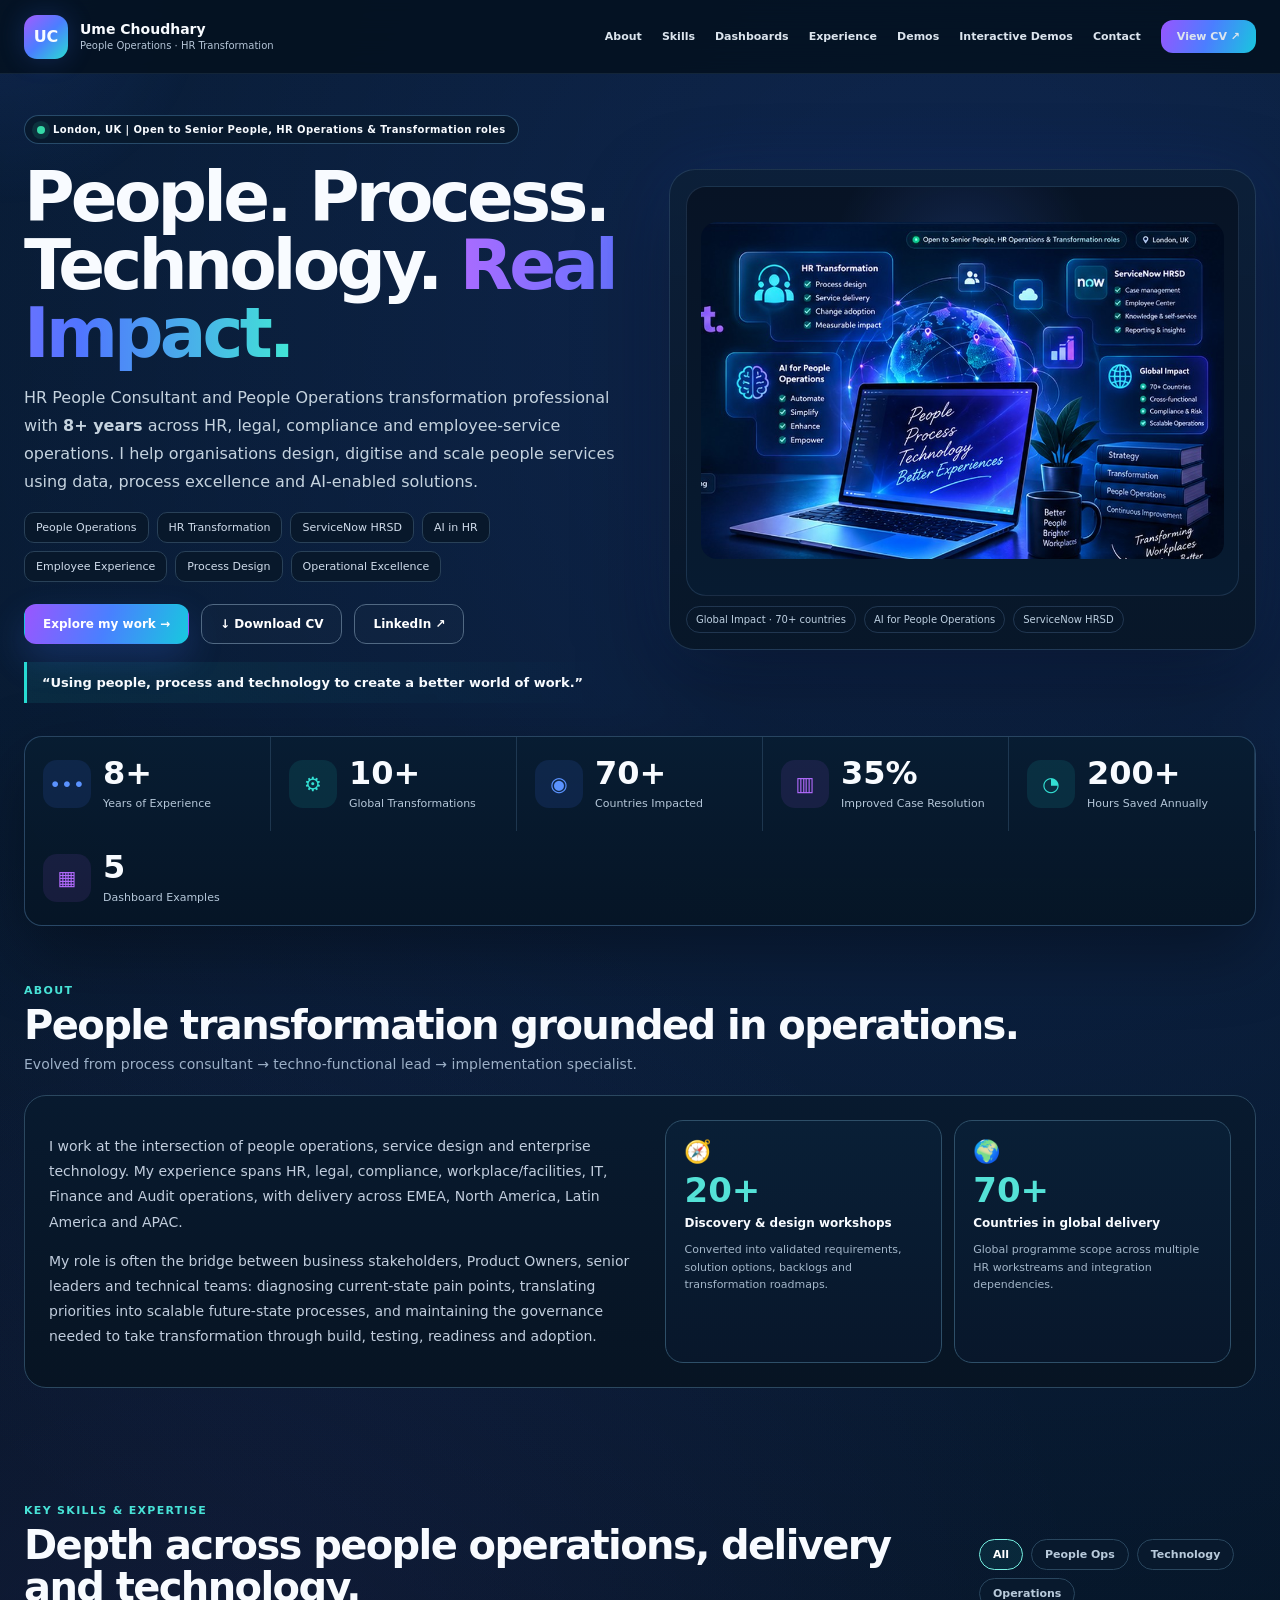
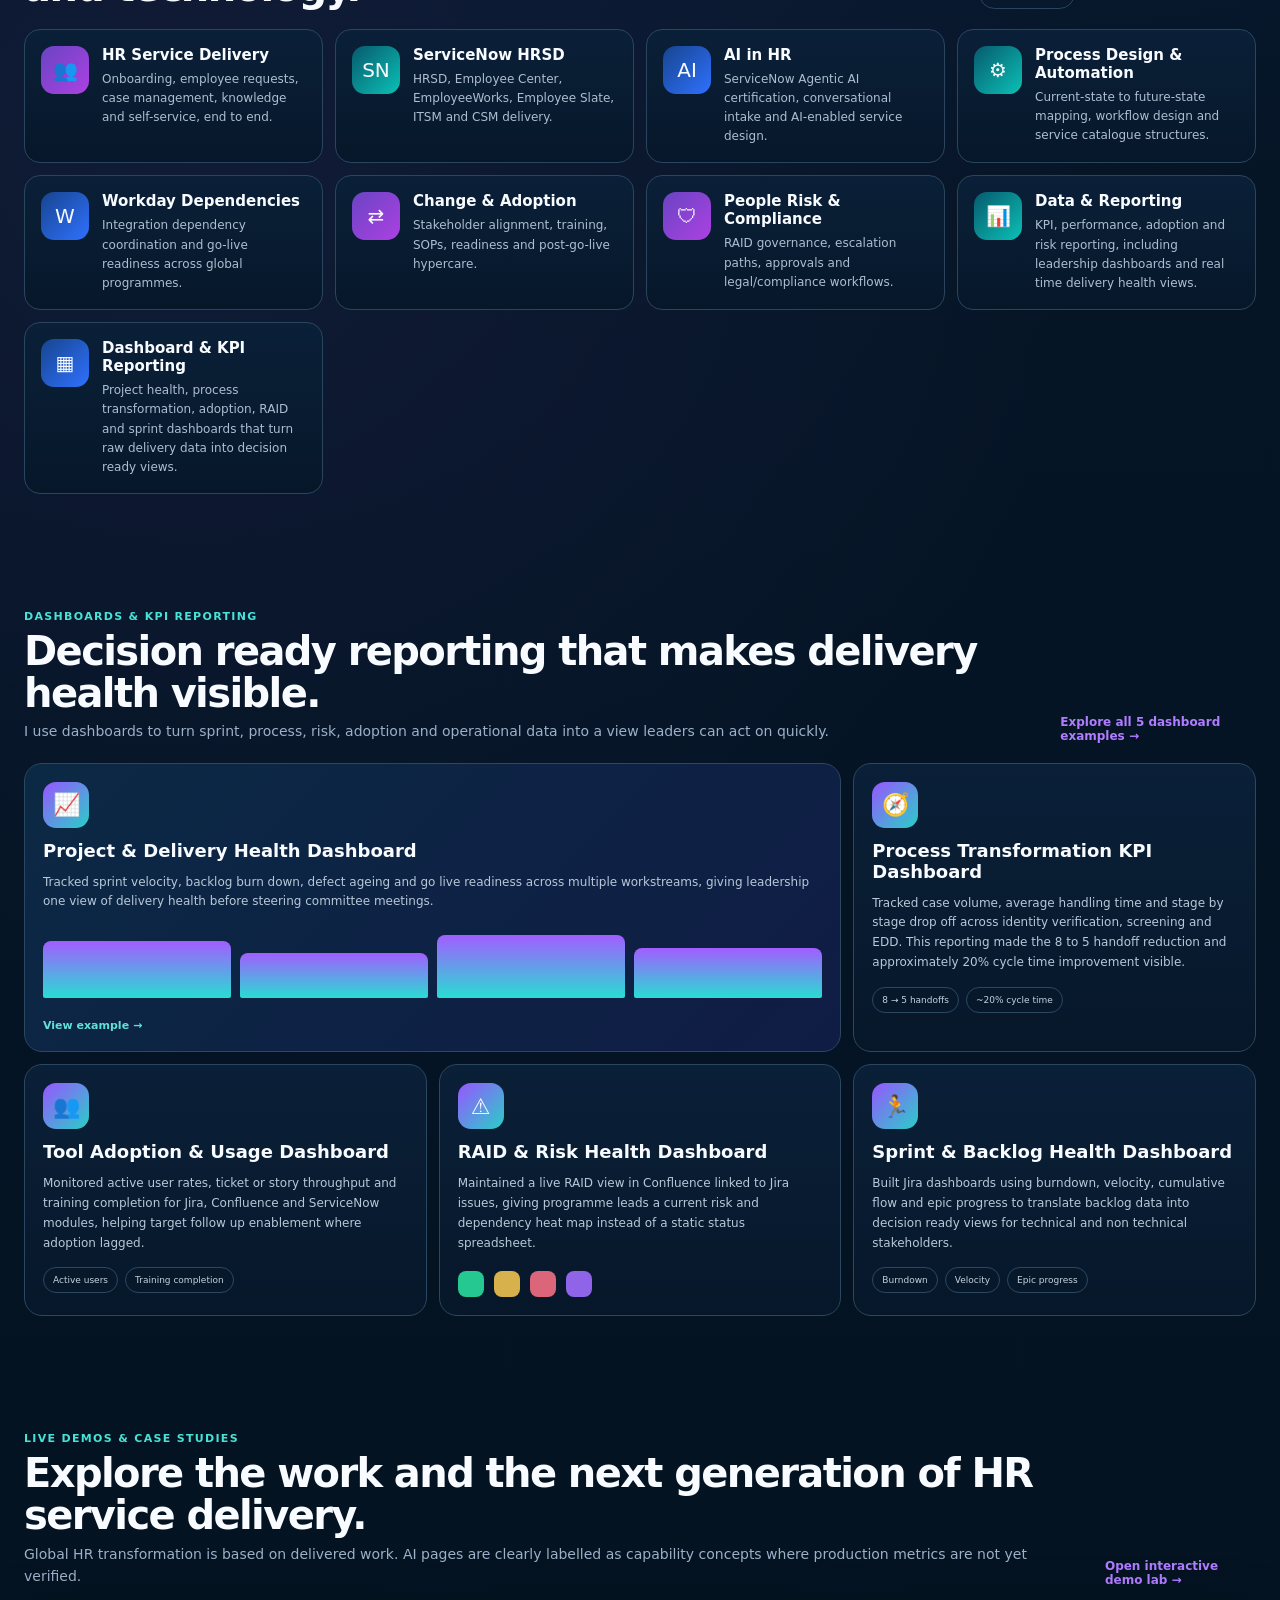
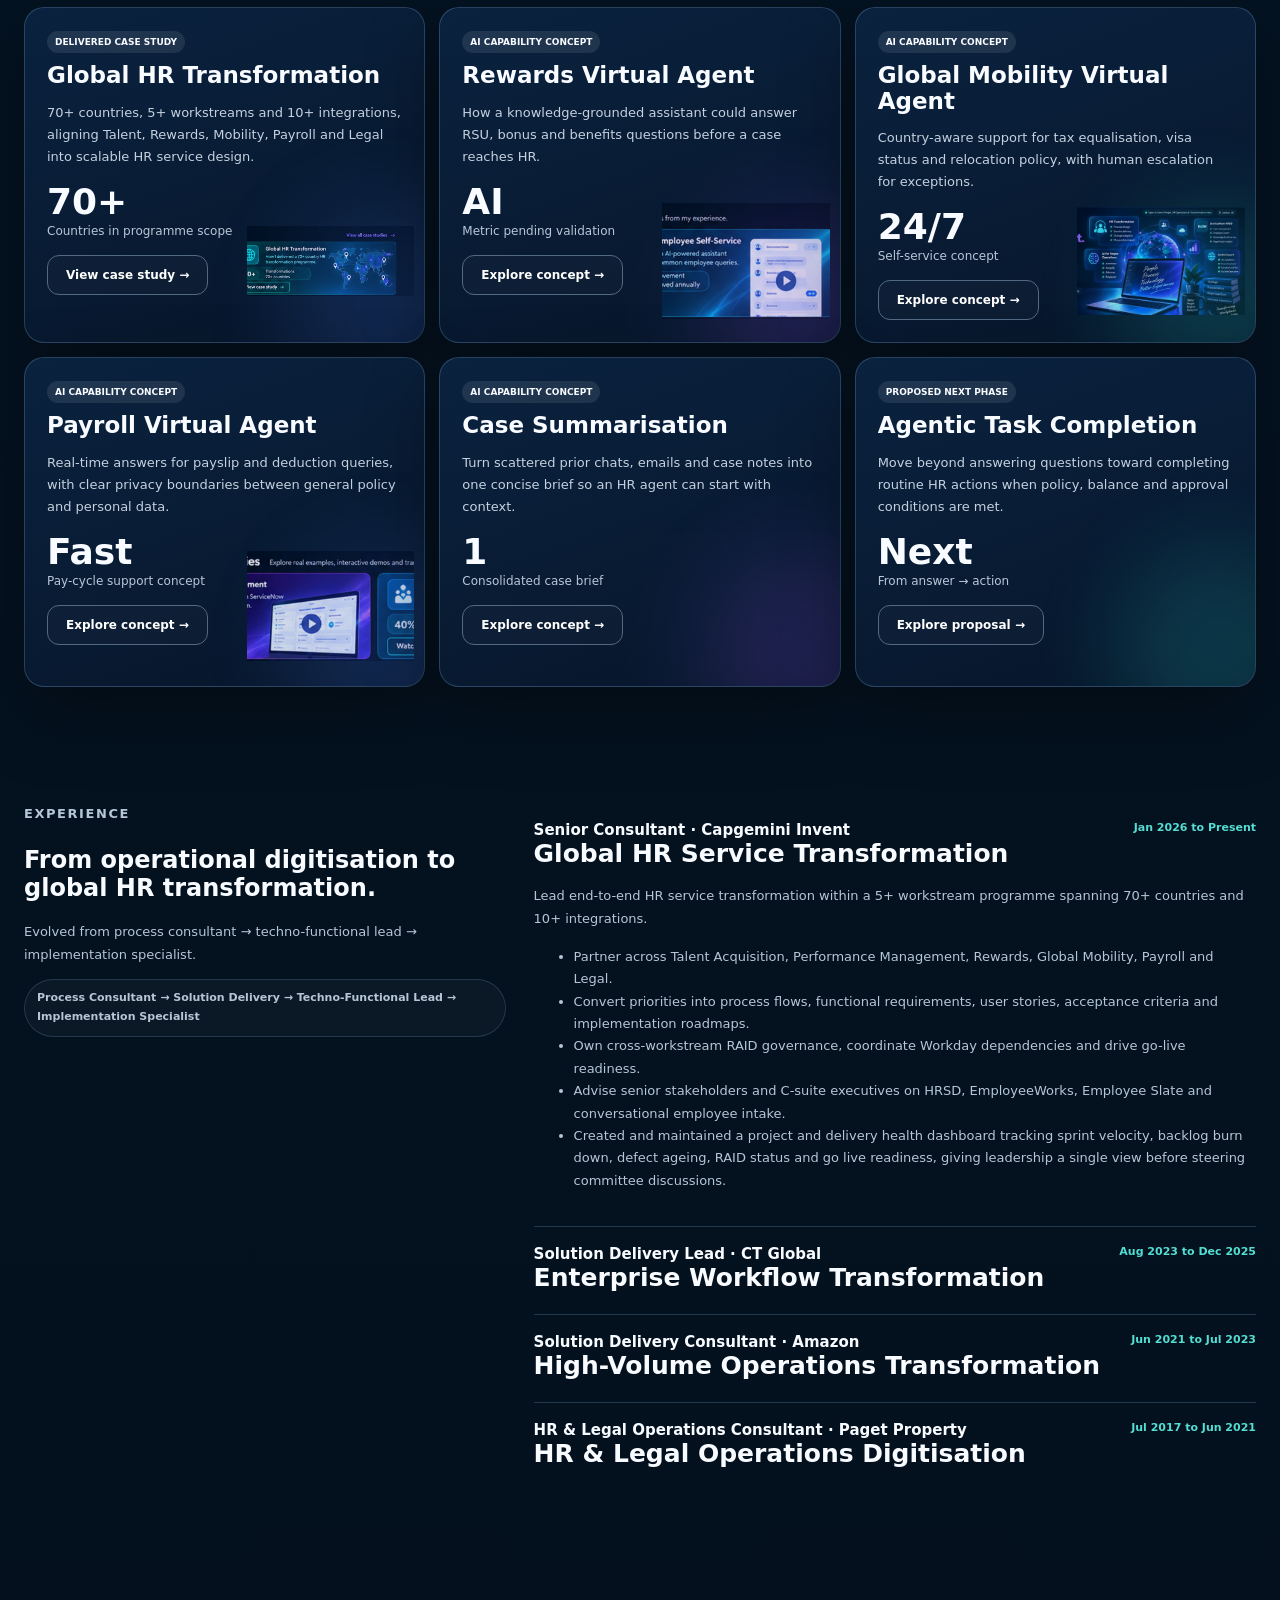
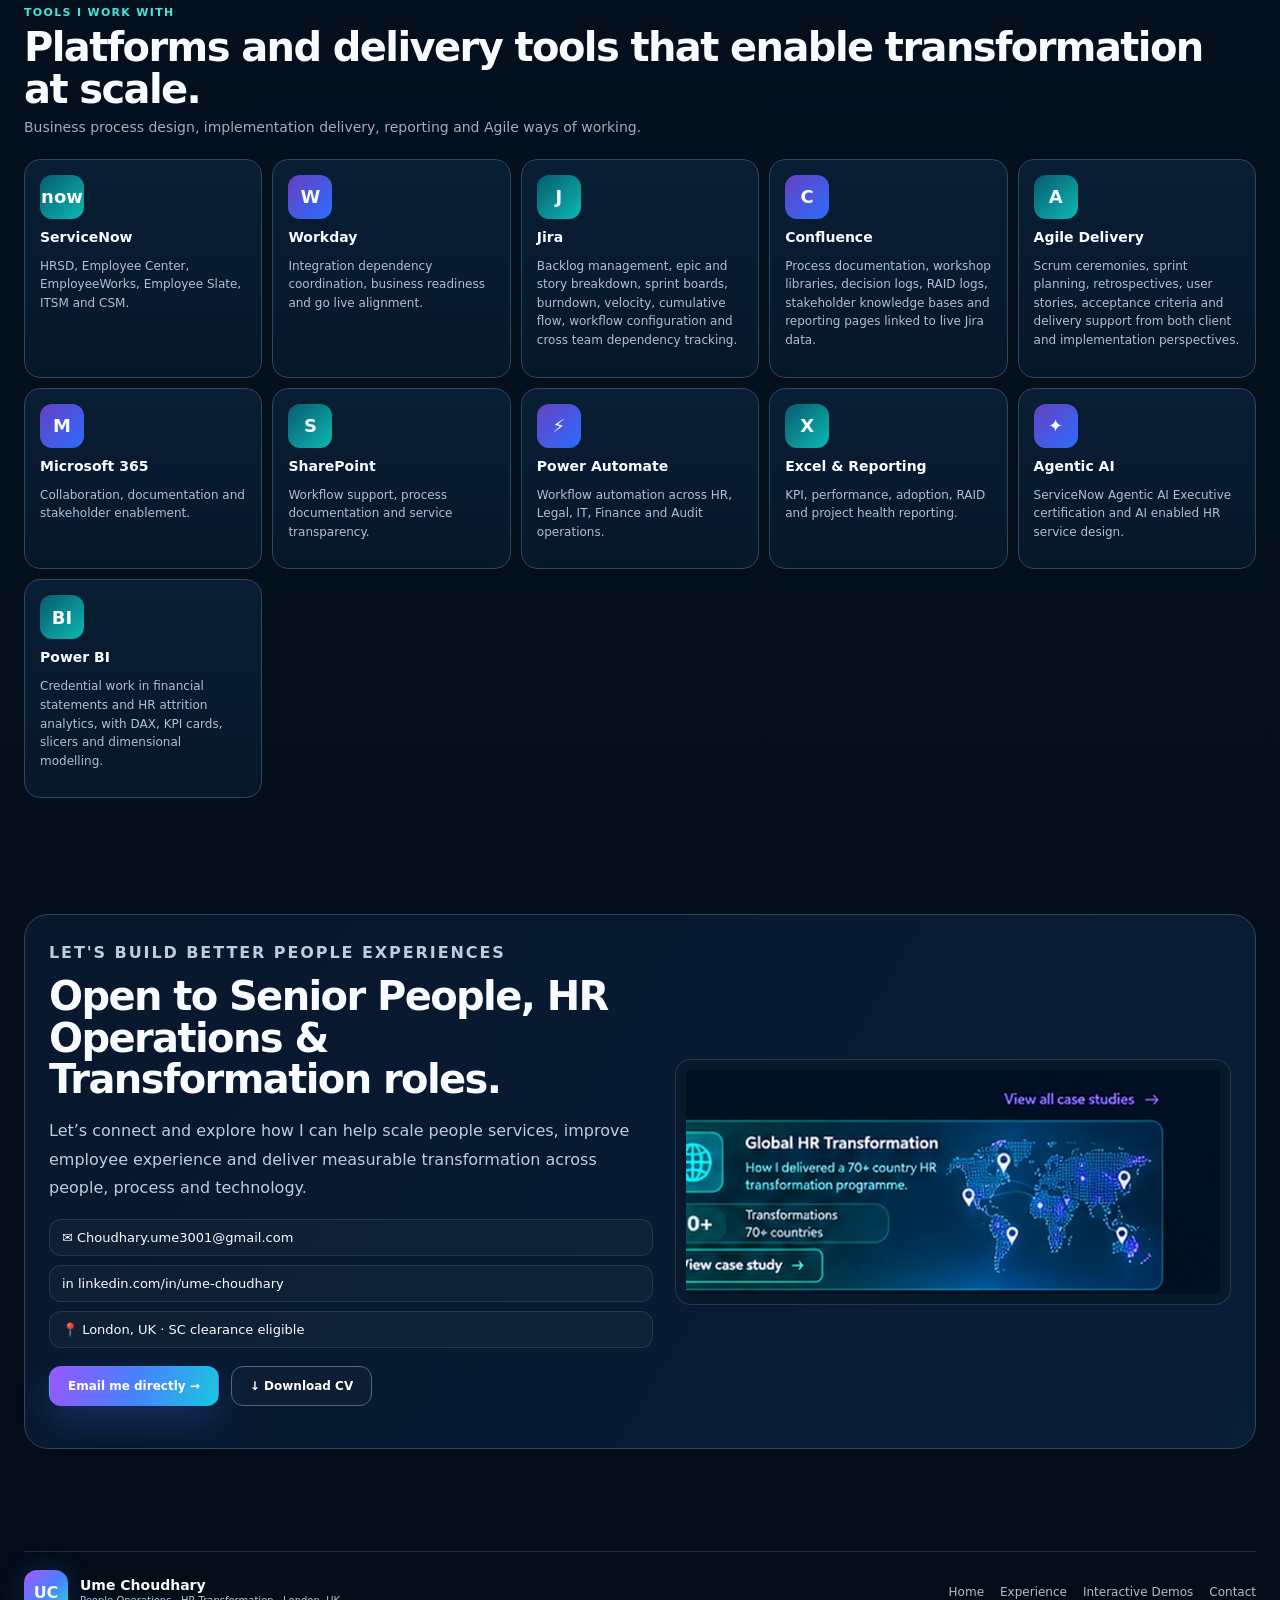
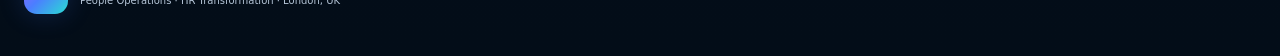
==== commit 5109ed13: "Add files via upload" ====
--- a/index.html
+++ b/index.html
@@ -11,7 +11,7 @@
 <article class="dashboard-card"><div class="dash-icon">⚠</div><h3>RAID &amp; Risk Health Dashboard</h3><p>Maintained a live RAID view in Confluence linked to Jira issues, giving programme leads a current risk and dependency heat map instead of a static status spreadsheet.</p><div class="risk-dots"><i class="green"></i><i class="amber"></i><i class="red"></i><i class="purple"></i></div></article>
 <article class="dashboard-card"><div class="dash-icon">🏃</div><h3>Sprint &amp; Backlog Health Dashboard</h3><p>Built Jira dashboards using burndown, velocity, cumulative flow and epic progress to translate backlog data into decision ready views for technical and non technical stakeholders.</p><div class="metric-pills"><span>Burndown</span><span>Velocity</span><span>Epic progress</span></div></article>
 </div></section><section class="section shell" id="live-demos"><div class="section-head reveal"><div><p class="kicker">LIVE DEMOS &amp; CASE STUDIES</p><h2>Explore the work and the next generation of HR service delivery.</h2><p class="sub">Global HR transformation is based on delivered work. AI pages are clearly labelled as capability concepts where production metrics are not yet verified.</p></div><a class="inline-link" href="interactive-demos.html">Open interactive demo lab →</a></div><div class="demo-grid reveal">
-<article class="demo-card blue"><span class="badge">DELIVERED CASE STUDY</span><h3>Global HR Transformation</h3><p>70+ countries, 5+ workstreams and 10+ integrations, aligning Talent, Rewards, Mobility, Payroll and Legal into scalable HR service design.</p><div class="demo-stat"><strong>70+</strong><span>Countries in programme scope</span></div><a class="btn" href="global-hr-transformation.html">View case study →</a><img alt="Global HR transformation map" src="assets/people-process-technology-and-global-hr-transformation-.jpg"/></article>
+<article class="demo-card blue"><span class="badge">DELIVERED CASE STUDY</span><h3>Global HR Transformation</h3><p>70+ countries, 5+ workstreams and 10+ integrations, aligning Talent, Rewards, Mobility, Payroll and Legal into scalable HR service design.</p><div class="demo-stat"><strong>70+</strong><span>Countries in programme scope</span></div><a class="btn" href="global-hr-transformation.html">View case study →</a><img alt="Complete Global HR transformation map and programme card" src="assets/global-programme-map-and-transformation-visual.jpg"/></article>
 <article class="demo-card purple"><span class="badge">AI CAPABILITY CONCEPT</span><h3>Rewards Virtual Agent</h3><p>How a knowledge-grounded assistant could answer RSU, bonus and benefits questions before a case reaches HR.</p><div class="demo-stat"><strong>AI</strong><span>Metric pending validation</span></div><a class="btn" href="ai-rewards-agent.html">Explore concept →</a><img alt="AI virtual agent" src="assets/ai-in-hr-visual.jpg"/></article>
 <article class="demo-card cyan"><span class="badge">AI CAPABILITY CONCEPT</span><h3>Global Mobility Virtual Agent</h3><p>Country-aware support for tax equalisation, visa status and relocation policy, with human escalation for exceptions.</p><div class="demo-stat"><strong>24/7</strong><span>Self-service concept</span></div><a class="btn" href="ai-global-mobility-agent.html">Explore concept →</a><img alt="Global mobility visual" src="assets/people-process-technology-and-global-hr-transformation-.jpg"/></article>
 <article class="demo-card blue"><span class="badge">AI CAPABILITY CONCEPT</span><h3>Payroll Virtual Agent</h3><p>Real-time answers for payslip and deduction queries, with clear privacy boundaries between general policy and personal data.</p><div class="demo-stat"><strong>Fast</strong><span>Pay-cycle support concept</span></div><a class="btn" href="ai-payroll-agent.html">Explore concept →</a><img alt="Payroll and case-management visual" src="assets/employee-case-management-visual.jpg"/></article>
--- a/styles.css
+++ b/styles.css
@@ -64,80 +64,3 @@
   .credential-badge{display:inline-block;margin-top:10px}
   .credential-tabs{flex-wrap:wrap;padding-top:16px}
 }
-
-/* Six-tile portfolio stats */
-.stats{grid-template-columns:repeat(6,1fr)}
-.stats article{min-width:0}
-@media(max-width:1280px){.stats{grid-template-columns:repeat(3,1fr)}}
-@media(max-width:820px){.stats{grid-template-columns:repeat(2,1fr)}}
-@media(max-width:560px){.stats{grid-template-columns:1fr}}
-
-/* Detailed dashboard examples page */
-.dashboard-page-hero{padding:72px 0 34px;max-width:1120px}
-.dashboard-page-hero h1{font-size:clamp(50px,5.4vw,82px);line-height:.98;letter-spacing:-.055em;margin:20px 0 16px}
-.dashboard-page-hero p{max-width:900px;font-size:17px;line-height:1.75;color:#c0cedd}
-.dashboard-hero-pills{display:flex;flex-wrap:wrap;gap:8px;margin-top:18px}
-.dashboard-hero-pills span{padding:8px 11px;border:1px solid #29465e;border-radius:999px;background:#08192d;font-size:11px;color:#c8d5e3}
-.dashboard-examples-grid{display:grid;grid-template-columns:1fr 1fr;gap:16px}
-.dashboard-story{padding:24px;border:1px solid #2b4860;border-radius:22px;background:linear-gradient(180deg,#0a2038,#07172a);box-shadow:0 18px 45px rgba(0,0,0,.18)}
-.dashboard-story-wide{grid-column:1/-1}
-.dashboard-story-head{display:flex;gap:14px;align-items:flex-start;margin-bottom:10px}
-.dashboard-number{display:grid;place-items:center;min-width:48px;height:48px;border-radius:14px;background:linear-gradient(135deg,#7c55ff,#2abfd1);font-size:15px;font-weight:900}
-.dashboard-story h2{font-size:28px;line-height:1.1;letter-spacing:-.03em;margin:0}
-.dashboard-story-intro{font-size:14px;line-height:1.75;color:#c0cddd;margin:14px 0 18px}
-.dashboard-story-body{display:grid;grid-template-columns:1fr 1fr;gap:14px}
-.dashboard-story-body>div{padding:16px;border:1px solid rgba(91,132,168,.24);border-radius:14px;background:rgba(5,20,36,.52)}
-.dashboard-story-body h3{font-size:13px;margin:0 0 8px;color:#fff}
-.dashboard-story-body ul{margin:0;padding-left:18px;color:#b2c3d4;font-size:12px;line-height:1.7}
-.dashboard-story-body li{margin:5px 0}
-.dashboard-kpi-row{display:flex;gap:8px;flex-wrap:wrap;margin-top:16px}
-.dashboard-kpi-row span{padding:8px 10px;border:1px solid #2b4860;border-radius:999px;background:#061626;font-size:10px;color:#b8c8d8}
-.dashboard-kpi-row b{color:#4ee1d4}
-.risk-legend{display:flex;flex-wrap:wrap;gap:8px;margin-top:16px}
-.risk{padding:8px 10px;border-radius:999px;font-size:10px;font-weight:800;color:#06111e}
-.risk.green{background:#2bd09b}.risk.amber{background:#e1b64b}.risk.red{background:#e06b7b}.risk.purple{background:#9b67ef}
-.agile-visual{display:grid;grid-template-columns:repeat(6,1fr);gap:9px;align-items:end;height:100px;margin-top:18px;padding:14px;border:1px solid #2b4860;border-radius:14px;background:#061423}
-.agile-visual div{height:var(--h);border-radius:8px 8px 3px 3px;background:linear-gradient(180deg,#a25dff,#28ddd3)}
-
-/* Dark Power BI credential section, built without images */
-.powerbi-dark-section{border-top:1px solid rgba(82,121,155,.18)}
-.powerbi-dark-grid{display:grid;grid-template-columns:1fr 1fr;gap:16px}
-.powerbi-dark-card{border:1px solid #2b4860;border-radius:22px;overflow:hidden;background:linear-gradient(180deg,#0a2038,#07172a);box-shadow:0 20px 50px rgba(0,0,0,.2)}
-.powerbi-mock{margin:18px 18px 0;border:1px solid rgba(109,147,181,.28);border-radius:16px;padding:14px;background:#061423;min-height:270px;overflow:hidden}
-.mock-topbar{display:flex;justify-content:space-between;gap:10px;padding:10px 12px;border-radius:10px;background:#0a4f96;color:#fff;font-size:11px}
-.mock-topbar span{opacity:.75}
-.mock-kpis{display:grid;grid-template-columns:repeat(3,1fr);gap:8px;margin-top:10px}
-.mock-kpis span{padding:10px;border-radius:9px;border:1px solid rgba(74,130,185,.32);background:#091b2e;font-size:9px;color:#9fb5ca}
-.mock-kpis b{display:block;color:#fff;font-size:18px;margin-bottom:3px}
-.mock-body{display:grid;grid-template-columns:.9fr 1.1fr;gap:10px;margin-top:10px}
-.mock-table{display:grid;gap:5px;padding:10px;border:1px solid rgba(74,130,185,.22);border-radius:9px;background:#081829}
-.mock-table i{height:10px;border-radius:5px;background:linear-gradient(90deg,#214f7a,#153653)}
-.mock-table i:nth-child(2n){width:78%}.mock-table i:nth-child(3n){width:92%}
-.mock-chart{display:flex;align-items:flex-end;gap:6px;height:145px;padding:12px;border:1px solid rgba(74,130,185,.22);border-radius:9px;background:linear-gradient(180deg,#091b30,#071522)}
-.mock-chart i{flex:1;height:var(--v);border-radius:5px 5px 2px 2px;background:linear-gradient(180deg,#4d87ff,#29d8cf)}
-.powerbi-tab-row{display:flex;gap:8px;padding:14px 18px 0}
-.powerbi-tab-row button{padding:8px 12px;border-radius:9px;border:1px solid #2b4860;background:#08192c;color:#b7c7d8;font-size:10px;font-weight:800;cursor:pointer}
-.powerbi-tab-row button.active{border-color:#3edfd1;color:#fff;background:rgba(40,221,211,.08)}
-.powerbi-view-label{padding:14px 18px 0;color:#8096ac;font-size:10px;letter-spacing:.14em;text-transform:uppercase}
-.powerbi-card-copy{padding:20px 22px 24px}
-.powerbi-copy-head{display:flex;justify-content:space-between;gap:12px;align-items:flex-start;margin-bottom:10px}
-.powerbi-copy-head h3{font-size:22px;line-height:1.2;margin:0}
-.powerbi-copy-head span{padding:6px 9px;border:1px solid #2b4860;border-radius:999px;font-size:9px;letter-spacing:.12em;text-transform:uppercase;color:#9fb1c4}
-.powerbi-card-copy p{margin:0;color:#b5c5d6;font-size:13px;line-height:1.75}
-.credential-tags.dark{display:flex;gap:8px;flex-wrap:wrap;margin-top:18px}
-.credential-tags.dark span{padding:7px 9px;border:1px solid #2b4860;border-radius:8px;background:#061626;color:#aebfd0;font-size:10px}
-.powerbi-note{margin:18px 0 0;color:#8fa5ba;font-size:12px}
-.hr{background:linear-gradient(145deg,#2c0d47,#551056 55%,#22123f)}
-.hr-title{font-size:12px;font-weight:900;padding:8px 10px;border-radius:8px;background:rgba(255,255,255,.08);margin-bottom:10px}
-.hr-kpis{display:grid;grid-template-columns:repeat(4,1fr);gap:7px}
-.hr-kpis span{padding:9px;border:1px solid rgba(255,255,255,.14);border-radius:8px;background:rgba(255,255,255,.05);font-size:8px;color:#dfcfe9}
-.hr-kpis b{display:block;color:#fff;font-size:16px}
-.hr-charts{display:grid;grid-template-columns:.85fr 1fr 1.2fr;gap:8px;margin-top:9px;height:150px}
-.donut{border-radius:50%;width:105px;height:105px;align-self:center;justify-self:center;background:conic-gradient(#f08bd2 0 26%,#5ecae6 26% 45%,#7a5cff 45% 67%,#f7b44d 67% 100%);position:relative}
-.donut:after{content:"";position:absolute;inset:29px;border-radius:50%;background:#3b1149}
-.hr-bars{display:grid;align-content:end;gap:8px;padding:10px;border:1px solid rgba(255,255,255,.12);border-radius:9px;background:rgba(0,0,0,.08)}
-.hr-bars i{display:block;width:var(--w);height:12px;border-radius:4px;background:linear-gradient(90deg,#12dfd0,#7c6eff)}
-.hr-line{border:1px solid rgba(255,255,255,.12);border-radius:9px;background:linear-gradient(180deg,transparent 72%,rgba(255,199,75,.15) 72%),linear-gradient(135deg,transparent 0 10%,#f7bb48 11% 13%,transparent 14% 34%,#f7bb48 35% 37%,transparent 38% 54%,#f7bb48 55% 57%,transparent 58% 71%,#f7bb48 72% 74%,transparent 75%)}
-
-@media(max-width:980px){.dashboard-examples-grid,.powerbi-dark-grid{grid-template-columns:1fr}.dashboard-story-wide{grid-column:auto}}
-@media(max-width:680px){.dashboard-story-body{grid-template-columns:1fr}.dashboard-page-hero h1{font-size:44px}.mock-body{grid-template-columns:1fr}.hr-kpis{grid-template-columns:1fr 1fr}.hr-charts{grid-template-columns:1fr;height:auto}.donut{margin:14px auto}.agile-visual{grid-template-columns:repeat(3,1fr);height:150px}}
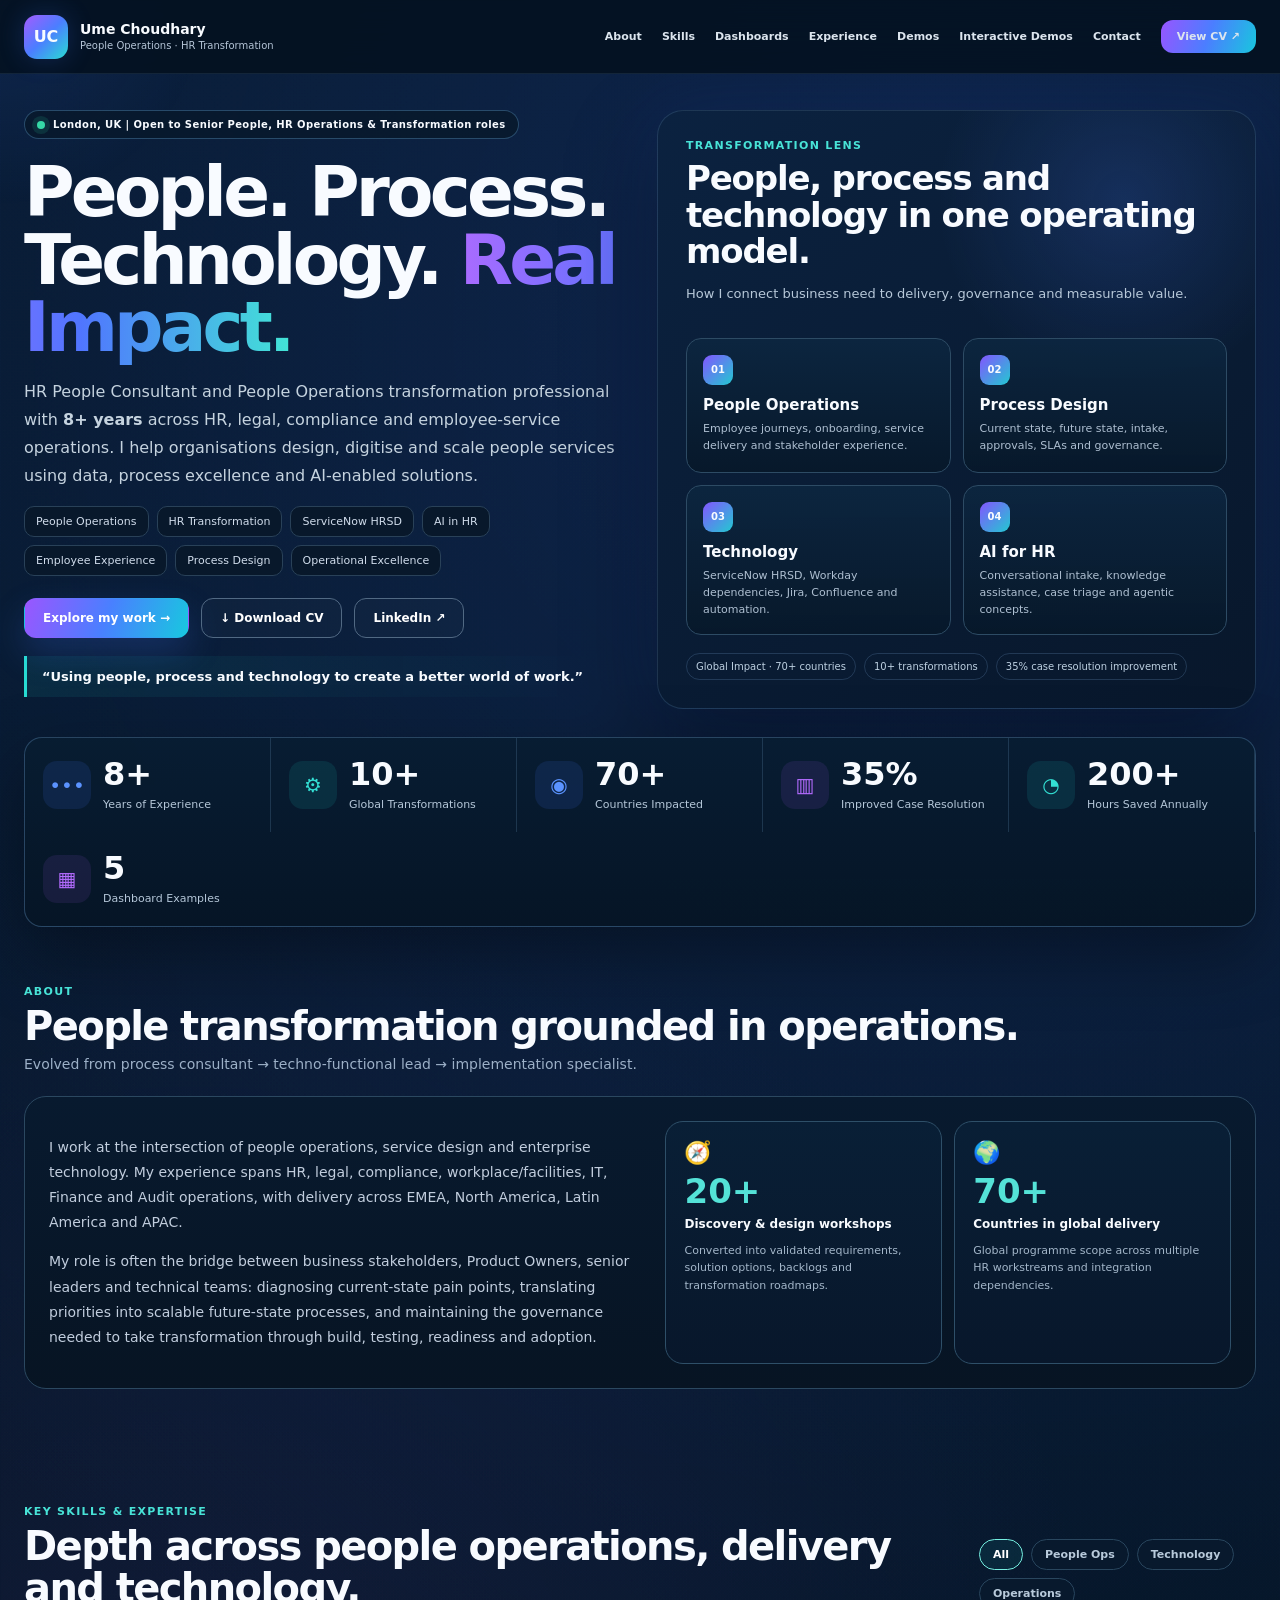
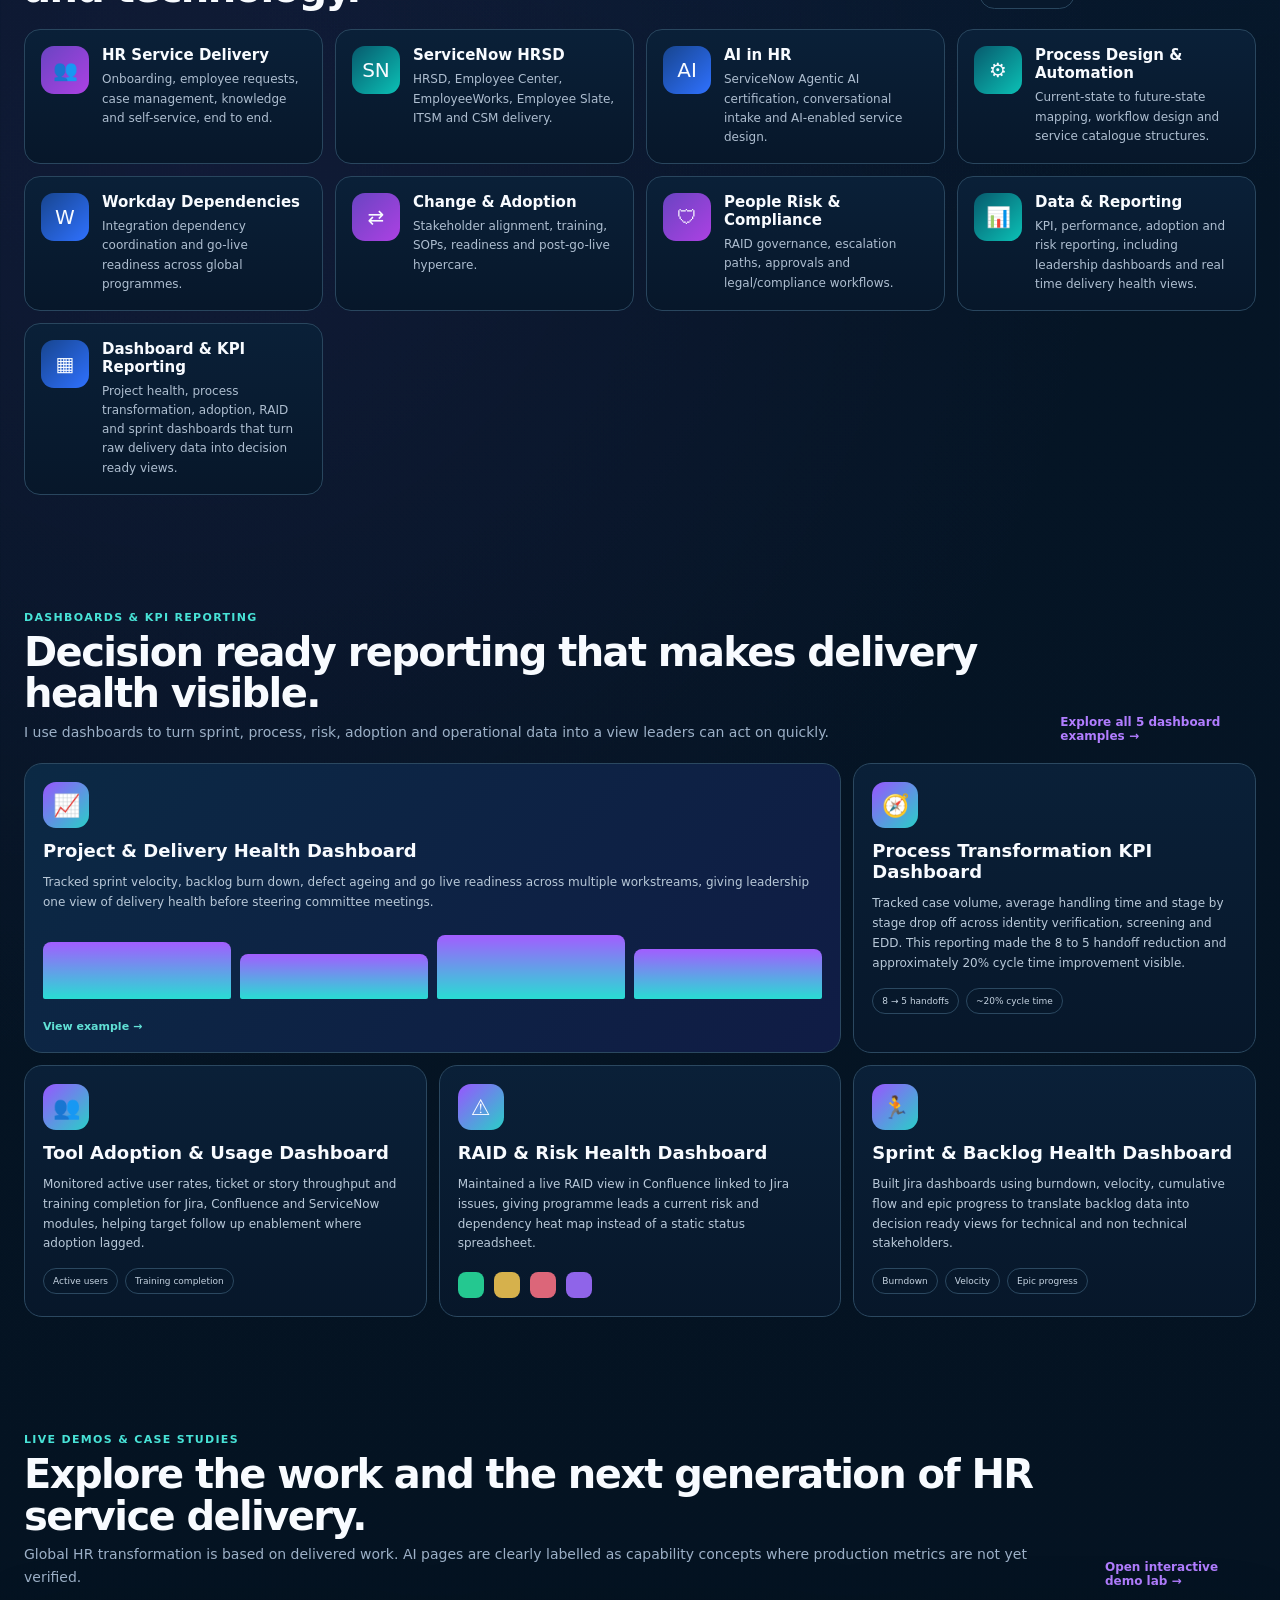
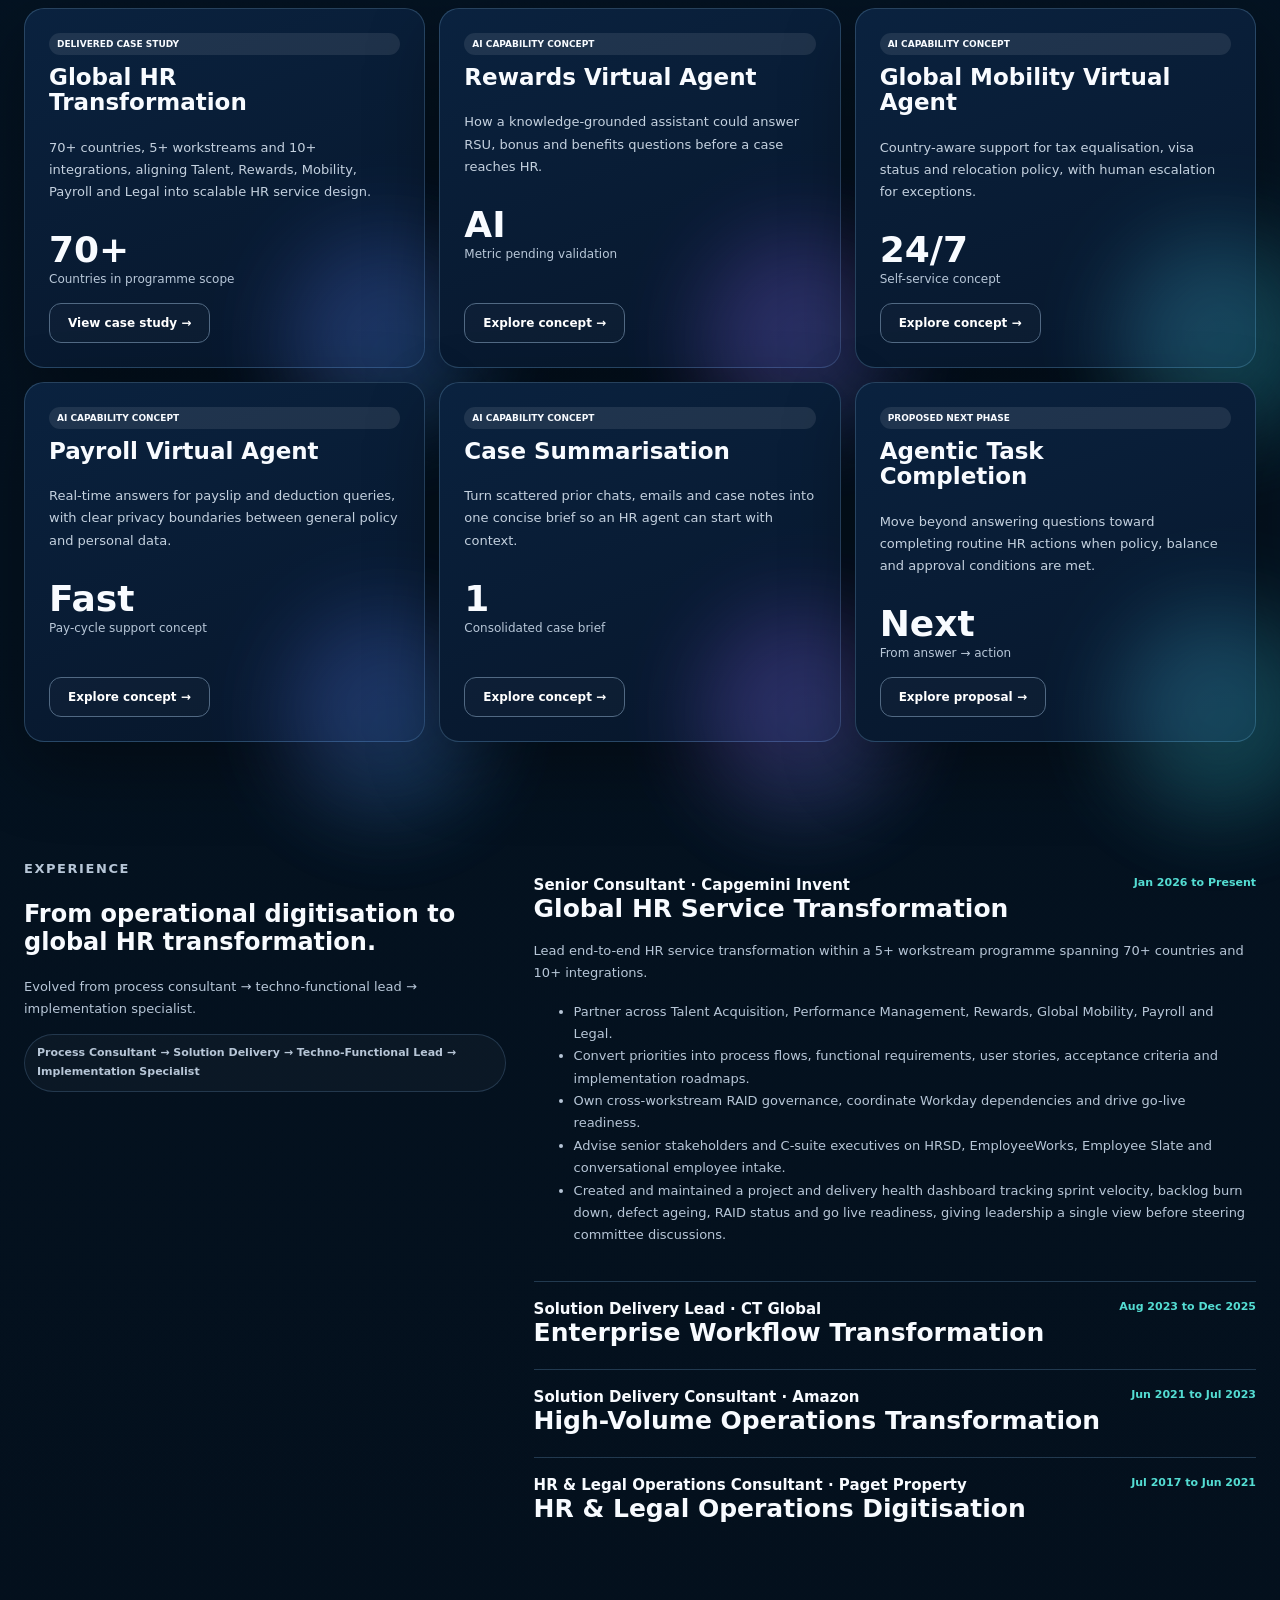
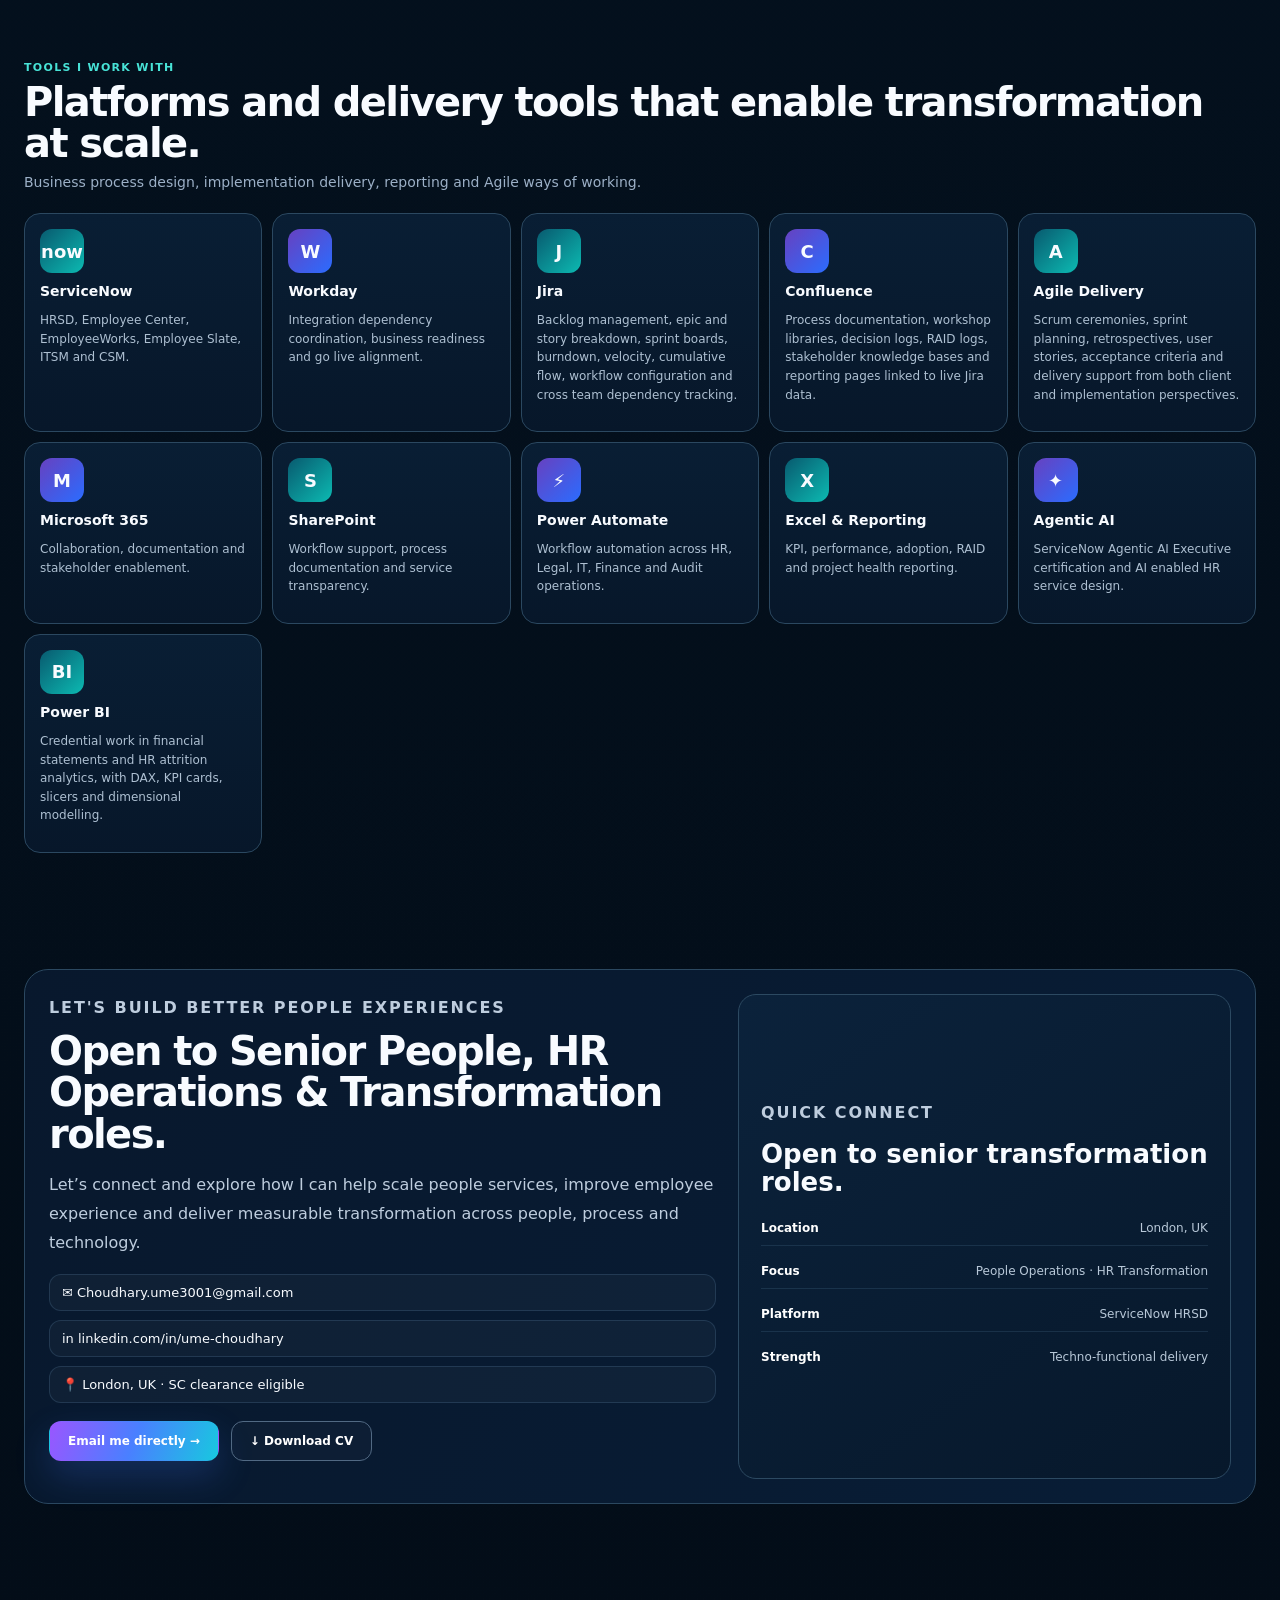
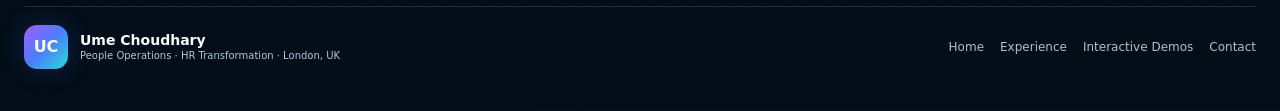
==== commit 8f33640d: "Add files via upload" ====
--- a/index.html
+++ b/index.html
@@ -1,6 +1,20 @@
 <!DOCTYPE html>
+
 <html lang="en"><head><meta charset="utf-8"/><meta content="width=device-width,initial-scale=1" name="viewport"/><title>Ume Choudhary | People Operations &amp; HR Transformation</title><link href="assets/favicon.svg" rel="icon" type="image/svg+xml"/><link href="styles.css" rel="stylesheet"/></head><body><div class="mouse-glow" id="mouseGlow"></div><header><a class="brand" href="index.html"><span class="brandmark">UC</span><span><b>Ume Choudhary</b><small>People Operations · HR Transformation</small></span></a><button class="menubtn" id="menuBtn">Menu</button><nav id="nav"><a href="index.html#about">About</a><a href="index.html#skills">Skills</a><a href="index.html#dashboards">Dashboards</a><a href="index.html#experience">Experience</a><a href="index.html#live-demos">Demos</a><a href="interactive-demos.html">Interactive Demos</a><a href="index.html#contact">Contact</a><a class="navcv" href="Ume_Choudhary_Resume.pdf" target="_blank">View CV ↗</a></nav></header><main id="top">
-<section class="shell hero reveal"><div><div class="eyebrow">London, UK | Open to Senior People, HR Operations &amp; Transformation roles</div><h1>People. Process.<br/>Technology. <span>Real Impact.</span></h1><p class="lead">HR People Consultant and People Operations transformation professional with <strong>8+ years</strong> across HR, legal, compliance and employee-service operations. I help organisations design, digitise and scale people services using data, process excellence and AI-enabled solutions.</p><div class="pills"><span>People Operations</span><span>HR Transformation</span><span>ServiceNow HRSD</span><span>AI in HR</span><span>Employee Experience</span><span>Process Design</span><span>Operational Excellence</span></div><div class="actions"><a class="btn primary" href="#live-demos">Explore my work →</a><a class="btn" download="" href="Ume_Choudhary_Resume.pdf">↓ Download CV</a><a class="btn" href="https://www.linkedin.com/in/ume-choudhary" target="_blank">LinkedIn ↗</a></div><div class="quote">“Using people, process and technology to create a better world of work.”</div></div><div class="hero-card"><div class="frame"><img alt="Global HR transformation, AI for People Operations and ServiceNow HRSD visual" src="assets/people-process-technology-and-global-hr-transformation-.jpg"/></div><div class="hero-note"><span>Global Impact · 70+ countries</span><span>AI for People Operations</span><span>ServiceNow HRSD</span></div></div></section>
+<section class="shell hero reveal"><div><div class="eyebrow">London, UK | Open to Senior People, HR Operations &amp; Transformation roles</div><h1>People. Process.<br/>Technology. <span>Real Impact.</span></h1><p class="lead">HR People Consultant and People Operations transformation professional with <strong>8+ years</strong> across HR, legal, compliance and employee-service operations. I help organisations design, digitise and scale people services using data, process excellence and AI-enabled solutions.</p><div class="pills"><span>People Operations</span><span>HR Transformation</span><span>ServiceNow HRSD</span><span>AI in HR</span><span>Employee Experience</span><span>Process Design</span><span>Operational Excellence</span></div><div class="actions"><a class="btn primary" href="#live-demos">Explore my work →</a><a class="btn" download="" href="Ume_Choudhary_Resume.pdf">↓ Download CV</a><a class="btn" href="https://www.linkedin.com/in/ume-choudhary" target="_blank">LinkedIn ↗</a></div><div class="quote">“Using people, process and technology to create a better world of work.”</div></div><div class="hero-card capability-hero">
+<div class="capability-head">
+<p class="kicker">TRANSFORMATION LENS</p>
+<h2>People, process and technology in one operating model.</h2>
+<p>How I connect business need to delivery, governance and measurable value.</p>
+</div>
+<div class="capability-grid">
+<article><span>01</span><b>People Operations</b><small>Employee journeys, onboarding, service delivery and stakeholder experience.</small></article>
+<article><span>02</span><b>Process Design</b><small>Current state, future state, intake, approvals, SLAs and governance.</small></article>
+<article><span>03</span><b>Technology</b><small>ServiceNow HRSD, Workday dependencies, Jira, Confluence and automation.</small></article>
+<article><span>04</span><b>AI for HR</b><small>Conversational intake, knowledge assistance, case triage and agentic concepts.</small></article>
+</div>
+<div class="hero-note"><span>Global Impact · 70+ countries</span><span>10+ transformations</span><span>35% case resolution improvement</span></div>
+</div></section>
 <section class="shell reveal"><div class="stats"><article><div class="mi">•••</div><div><strong data-count="8" data-suffix="+">0+</strong><span>Years of Experience</span></div></article><article><div class="mi cyan">⚙</div><div><strong data-count="10" data-suffix="+">0+</strong><span>Global Transformations</span></div></article><article><div class="mi">◉</div><div><strong data-count="70" data-suffix="+">0+</strong><span>Countries Impacted</span></div></article><article><div class="mi purple">▥</div><div><strong data-count="35" data-suffix="%">0%</strong><span>Improved Case Resolution</span></div></article><article><div class="mi cyan">◔</div><div><strong data-count="200" data-suffix="+">0+</strong><span>Hours Saved Annually</span></div></article><article><div class="mi purple">▦</div><div><strong data-count="5" data-suffix="">0</strong><span>Dashboard Examples</span></div></article></div></section>
 <section class="section shell" id="about"><div class="section-head reveal"><div><p class="kicker">ABOUT</p><h2>People transformation grounded in operations.</h2><p class="sub">Evolved from process consultant → techno-functional lead → implementation specialist.</p></div></div><div class="case-display reveal"><div class="case-copy"><p>I work at the intersection of people operations, service design and enterprise technology. My experience spans HR, legal, compliance, workplace/facilities, IT, Finance and Audit operations, with delivery across EMEA, North America, Latin America and APAC.</p><p>My role is often the bridge between business stakeholders, Product Owners, senior leaders and technical teams: diagnosing current-state pain points, translating priorities into scalable future-state processes, and maintaining the governance needed to take transformation through build, testing, readiness and adoption.</p></div><div class="case-impact"><div class="impact-box"><span class="tag">🧭</span><b>20+</b><span>Discovery &amp; design workshops</span><p>Converted into validated requirements, solution options, backlogs and transformation roadmaps.</p></div><div class="impact-box"><span class="tag">🌍</span><b>70+</b><span>Countries in global delivery</span><p>Global programme scope across multiple HR workstreams and integration dependencies.</p></div></div></div></section>
 <section class="section shell" id="skills"><div class="section-head reveal"><div><p class="kicker">KEY SKILLS &amp; EXPERTISE</p><h2>Depth across people operations, delivery and technology.</h2></div><div class="filters" id="filters"><button class="active" data-f="all">All</button><button data-f="hr">People Ops</button><button data-f="tech">Technology</button><button data-f="ops">Operations</button></div></div><div class="skills reveal"><article class="skill" data-cat="hr"><div class="icon">👥</div><div><h3>HR Service Delivery</h3><p>Onboarding, employee requests, case management, knowledge and self-service, end to end.</p></div></article><article class="skill" data-cat="tech"><div class="icon cyan">SN</div><div><h3>ServiceNow HRSD</h3><p>HRSD, Employee Center, EmployeeWorks, Employee Slate, ITSM and CSM delivery.</p></div></article><article class="skill" data-cat="tech"><div class="icon blue">AI</div><div><h3>AI in HR</h3><p>ServiceNow Agentic AI certification, conversational intake and AI-enabled service design.</p></div></article><article class="skill" data-cat="ops"><div class="icon cyan">⚙</div><div><h3>Process Design &amp; Automation</h3><p>Current-state to future-state mapping, workflow design and service catalogue structures.</p></div></article><article class="skill" data-cat="tech"><div class="icon blue">W</div><div><h3>Workday Dependencies</h3><p>Integration dependency coordination and go-live readiness across global programmes.</p></div></article><article class="skill" data-cat="ops"><div class="icon">⇄</div><div><h3>Change &amp; Adoption</h3><p>Stakeholder alignment, training, SOPs, readiness and post-go-live hypercare.</p></div></article><article class="skill" data-cat="ops"><div class="icon">🛡</div><div><h3>People Risk &amp; Compliance</h3><p>RAID governance, escalation paths, approvals and legal/compliance workflows.</p></div></article><article class="skill" data-cat="tech"><div class="icon cyan">📊</div><div><h3>Data &amp; Reporting</h3><p>KPI, performance, adoption and risk reporting, including leadership dashboards and real time delivery health views.</p></div></article><article class="skill" data-cat="ops"><div class="icon blue">▦</div><div><h3>Dashboard &amp; KPI Reporting</h3><p>Project health, process transformation, adoption, RAID and sprint dashboards that turn raw delivery data into decision ready views.</p></div></article></div></section>
@@ -11,10 +25,10 @@
 <article class="dashboard-card"><div class="dash-icon">⚠</div><h3>RAID &amp; Risk Health Dashboard</h3><p>Maintained a live RAID view in Confluence linked to Jira issues, giving programme leads a current risk and dependency heat map instead of a static status spreadsheet.</p><div class="risk-dots"><i class="green"></i><i class="amber"></i><i class="red"></i><i class="purple"></i></div></article>
 <article class="dashboard-card"><div class="dash-icon">🏃</div><h3>Sprint &amp; Backlog Health Dashboard</h3><p>Built Jira dashboards using burndown, velocity, cumulative flow and epic progress to translate backlog data into decision ready views for technical and non technical stakeholders.</p><div class="metric-pills"><span>Burndown</span><span>Velocity</span><span>Epic progress</span></div></article>
 </div></section><section class="section shell" id="live-demos"><div class="section-head reveal"><div><p class="kicker">LIVE DEMOS &amp; CASE STUDIES</p><h2>Explore the work and the next generation of HR service delivery.</h2><p class="sub">Global HR transformation is based on delivered work. AI pages are clearly labelled as capability concepts where production metrics are not yet verified.</p></div><a class="inline-link" href="interactive-demos.html">Open interactive demo lab →</a></div><div class="demo-grid reveal">
-<article class="demo-card blue"><span class="badge">DELIVERED CASE STUDY</span><h3>Global HR Transformation</h3><p>70+ countries, 5+ workstreams and 10+ integrations, aligning Talent, Rewards, Mobility, Payroll and Legal into scalable HR service design.</p><div class="demo-stat"><strong>70+</strong><span>Countries in programme scope</span></div><a class="btn" href="global-hr-transformation.html">View case study →</a><img alt="Complete Global HR transformation map and programme card" src="assets/global-programme-map-and-transformation-visual.jpg"/></article>
-<article class="demo-card purple"><span class="badge">AI CAPABILITY CONCEPT</span><h3>Rewards Virtual Agent</h3><p>How a knowledge-grounded assistant could answer RSU, bonus and benefits questions before a case reaches HR.</p><div class="demo-stat"><strong>AI</strong><span>Metric pending validation</span></div><a class="btn" href="ai-rewards-agent.html">Explore concept →</a><img alt="AI virtual agent" src="assets/ai-in-hr-visual.jpg"/></article>
-<article class="demo-card cyan"><span class="badge">AI CAPABILITY CONCEPT</span><h3>Global Mobility Virtual Agent</h3><p>Country-aware support for tax equalisation, visa status and relocation policy, with human escalation for exceptions.</p><div class="demo-stat"><strong>24/7</strong><span>Self-service concept</span></div><a class="btn" href="ai-global-mobility-agent.html">Explore concept →</a><img alt="Global mobility visual" src="assets/people-process-technology-and-global-hr-transformation-.jpg"/></article>
-<article class="demo-card blue"><span class="badge">AI CAPABILITY CONCEPT</span><h3>Payroll Virtual Agent</h3><p>Real-time answers for payslip and deduction queries, with clear privacy boundaries between general policy and personal data.</p><div class="demo-stat"><strong>Fast</strong><span>Pay-cycle support concept</span></div><a class="btn" href="ai-payroll-agent.html">Explore concept →</a><img alt="Payroll and case-management visual" src="assets/employee-case-management-visual.jpg"/></article>
+<article class="demo-card blue"><span class="badge">DELIVERED CASE STUDY</span><h3>Global HR Transformation</h3><p>70+ countries, 5+ workstreams and 10+ integrations, aligning Talent, Rewards, Mobility, Payroll and Legal into scalable HR service design.</p><div class="demo-stat"><strong>70+</strong><span>Countries in programme scope</span></div><a class="btn" href="global-hr-transformation.html">View case study →</a></article>
+<article class="demo-card purple"><span class="badge">AI CAPABILITY CONCEPT</span><h3>Rewards Virtual Agent</h3><p>How a knowledge-grounded assistant could answer RSU, bonus and benefits questions before a case reaches HR.</p><div class="demo-stat"><strong>AI</strong><span>Metric pending validation</span></div><a class="btn" href="ai-rewards-agent.html">Explore concept →</a></article>
+<article class="demo-card cyan"><span class="badge">AI CAPABILITY CONCEPT</span><h3>Global Mobility Virtual Agent</h3><p>Country-aware support for tax equalisation, visa status and relocation policy, with human escalation for exceptions.</p><div class="demo-stat"><strong>24/7</strong><span>Self-service concept</span></div><a class="btn" href="ai-global-mobility-agent.html">Explore concept →</a></article>
+<article class="demo-card blue"><span class="badge">AI CAPABILITY CONCEPT</span><h3>Payroll Virtual Agent</h3><p>Real-time answers for payslip and deduction queries, with clear privacy boundaries between general policy and personal data.</p><div class="demo-stat"><strong>Fast</strong><span>Pay-cycle support concept</span></div><a class="btn" href="ai-payroll-agent.html">Explore concept →</a></article>
 <article class="demo-card purple"><span class="badge">AI CAPABILITY CONCEPT</span><h3>Case Summarisation</h3><p>Turn scattered prior chats, emails and case notes into one concise brief so an HR agent can start with context.</p><div class="demo-stat"><strong>1</strong><span>Consolidated case brief</span></div><a class="btn" href="ai-case-summarisation.html">Explore concept →</a></article>
 <article class="demo-card cyan"><span class="badge">PROPOSED NEXT PHASE</span><h3>Agentic Task Completion</h3><p>Move beyond answering questions toward completing routine HR actions when policy, balance and approval conditions are met.</p><div class="demo-stat"><strong>Next</strong><span>From answer → action</span></div><a class="btn" href="moveworks-phase-2.html">Explore proposal →</a></article>
 </div></section>
@@ -31,5 +45,14 @@
 <article class="tool"><div class="tool-badge">X</div><h3>Excel &amp; Reporting</h3><p>KPI, performance, adoption, RAID and project health reporting.</p></article>
 <article class="tool"><div class="tool-badge">✦</div><h3>Agentic AI</h3><p>ServiceNow Agentic AI Executive certification and AI enabled HR service design.</p></article>
 <article class="tool"><div class="tool-badge">BI</div><h3>Power BI</h3><p>Credential work in financial statements and HR attrition analytics, with DAX, KPI cards, slicers and dimensional modelling.</p></article></div></section>
-<section class="section shell" id="contact"><div class="contact reveal"><div><p class="kicker">LET'S BUILD BETTER PEOPLE EXPERIENCES</p><h2>Open to Senior People, HR Operations &amp; Transformation roles.</h2><p>Let’s connect and explore how I can help scale people services, improve employee experience and deliver measurable transformation across people, process and technology.</p><div class="contact-meta"><a href="mailto:Choudhary.ume3001@gmail.com?subject=Opportunity%20for%20Ume%20Choudhary">✉ Choudhary.ume3001@gmail.com</a><a href="https://www.linkedin.com/in/ume-choudhary" target="_blank">in linkedin.com/in/ume-choudhary</a><span>📍 London, UK · SC clearance eligible</span></div><div class="actions"><a class="btn primary" href="mailto:Choudhary.ume3001@gmail.com?subject=Opportunity%20for%20Ume%20Choudhary">Email me directly →</a><a class="btn" download="" href="Ume_Choudhary_Resume.pdf">↓ Download CV</a></div></div><img alt="Global transformation programme visual" src="assets/global-programme-map-and-transformation-visual.jpg"/></div></section>
+<section class="section shell" id="contact"><div class="contact reveal"><div><p class="kicker">LET'S BUILD BETTER PEOPLE EXPERIENCES</p><h2>Open to Senior People, HR Operations &amp; Transformation roles.</h2><p>Let’s connect and explore how I can help scale people services, improve employee experience and deliver measurable transformation across people, process and technology.</p><div class="contact-meta"><a href="mailto:Choudhary.ume3001@gmail.com?subject=Opportunity%20for%20Ume%20Choudhary">✉ Choudhary.ume3001@gmail.com</a><a href="https://www.linkedin.com/in/ume-choudhary" target="_blank">in linkedin.com/in/ume-choudhary</a><span>📍 London, UK · SC clearance eligible</span></div><div class="actions"><a class="btn primary" href="mailto:Choudhary.ume3001@gmail.com?subject=Opportunity%20for%20Ume%20Choudhary">Email me directly →</a><a class="btn" download="" href="Ume_Choudhary_Resume.pdf">↓ Download CV</a></div></div><div class="contact-side-panel">
+<p class="kicker">QUICK CONNECT</p>
+<h3>Open to senior transformation roles.</h3>
+<div class="contact-side-list">
+<span><b>Location</b> London, UK</span>
+<span><b>Focus</b> People Operations · HR Transformation</span>
+<span><b>Platform</b> ServiceNow HRSD</span>
+<span><b>Strength</b> Techno-functional delivery</span>
+</div>
+</div></div></section>
 </main><footer class="shell"><div class="brand"><span class="brandmark">UC</span><span><b>Ume Choudhary</b><small>People Operations · HR Transformation · London, UK</small></span></div><div><a href="index.html">Home</a><a href="index.html#experience">Experience</a><a href="interactive-demos.html">Interactive Demos</a><a href="index.html#contact">Contact</a></div></footer><script src="script.js"></script></body></html>
--- a/styles.css
+++ b/styles.css
@@ -64,3 +64,71 @@
   .credential-badge{display:inline-block;margin-top:10px}
   .credential-tabs{flex-wrap:wrap;padding-top:16px}
 }
+
+/* v4 image-safety pass: never crop visual assets or embedded wording */
+img{object-fit:contain!important;object-position:center center!important}
+.hero-card .frame{min-height:0!important;height:auto!important;padding:12px!important;overflow:visible!important;aspect-ratio:auto!important}
+.hero-card .frame img{width:100%!important;height:auto!important;max-height:none!important;display:block!important;border-radius:16px!important}
+.demo-card{min-height:0!important;padding:20px!important;overflow:visible!important}
+.demo-card img{position:static!important;display:block!important;width:100%!important;height:auto!important;max-height:none!important;object-fit:contain!important;object-position:center!important;margin:18px 0 0!important;padding:8px!important;border:1px solid rgba(100,142,186,.28)!important;border-radius:14px!important;background:#061525!important;opacity:1!important}
+.contact img{display:block!important;width:100%!important;height:auto!important;max-height:none!important;object-fit:contain!important;object-position:center!important;padding:10px!important;background:#07182a!important}
+.page-hero img{display:block!important;width:100%!important;height:auto!important;max-height:none!important;object-fit:contain!important;object-position:center!important;padding:12px!important;background:#071629!important}
+@media(max-width:1180px){.hero-card .frame img{max-width:100%!important}.demo-card img{width:100%!important}}
+@media(max-width:560px){.demo-card img{height:auto!important;max-height:none!important;margin-top:14px!important}.contact img,.page-hero img{height:auto!important;max-height:none!important}}
+
+
+/* v5: image-free portfolio layout */
+.hero{grid-template-columns:1fr 1fr;align-items:stretch}
+.capability-hero{display:flex;flex-direction:column;justify-content:center;min-height:470px;padding:28px!important;overflow:hidden!important;background:radial-gradient(circle at 78% 15%,rgba(75,126,255,.18),transparent 27%),linear-gradient(145deg,#0b2240,#08172b)!important}
+.capability-head h2{font-size:34px;line-height:1.08;letter-spacing:-.035em;margin:6px 0 10px}
+.capability-head>p:last-child{color:#b7c8d9;font-size:13px;line-height:1.65;max-width:600px}
+.capability-grid{display:grid;grid-template-columns:1fr 1fr;gap:12px;margin-top:20px}
+.capability-grid article{padding:16px;border:1px solid #2d4b64;border-radius:15px;background:linear-gradient(180deg,rgba(12,38,64,.9),rgba(7,24,42,.95));min-height:135px;transition:.2s}
+.capability-grid article:hover{transform:translateY(-3px);border-color:#58cfc8;box-shadow:0 16px 34px rgba(0,0,0,.22)}
+.capability-grid article>span{display:inline-grid;place-items:center;width:30px;height:30px;border-radius:9px;background:linear-gradient(135deg,#8355ff,#22c9d1);font-size:10px;font-weight:900;margin-bottom:11px}
+.capability-grid b{display:block;font-size:15px;margin-bottom:6px}
+.capability-grid small{display:block;color:#aebfd1;font-size:11px;line-height:1.55}
+.hero-note{margin-top:18px}
+
+.demo-card{min-height:275px!important;padding:24px!important;display:flex;flex-direction:column}
+.demo-card .btn{margin-top:auto;align-self:flex-start}
+.demo-card:before{content:"";position:absolute;inset:auto -55px -75px auto;width:190px;height:190px;border-radius:50%;filter:blur(45px);opacity:.14;background:linear-gradient(135deg,#9b5cff,#24d8ce)}
+.demo-card h3{max-width:90%}
+
+.contact{grid-template-columns:1.15fr .85fr!important;align-items:stretch}
+.contact-side-panel{padding:22px;border:1px solid #2c4961;border-radius:18px;background:linear-gradient(145deg,#0b223b,#07182b);display:flex;flex-direction:column;justify-content:center}
+.contact-side-panel h3{font-size:26px;line-height:1.1;margin:4px 0 14px}
+.contact-side-list{display:grid;gap:8px}
+.contact-side-list span{display:flex;justify-content:space-between;gap:18px;padding:10px 0;border-bottom:1px solid rgba(102,142,178,.18);font-size:12px;color:#b8c8d8}
+.contact-side-list span:last-child{border-bottom:0}
+.contact-side-list b{color:#fff}
+
+.page-hero{grid-template-columns:1fr!important;max-width:980px;margin-left:auto;margin-right:auto}
+.page-hero>div{max-width:980px}
+.detail-grid{align-items:stretch}
+
+.global-programme-summary{display:grid;grid-template-columns:repeat(4,1fr);gap:10px;margin:18px 0}
+.global-programme-summary>div{padding:16px;border:1px solid #2c4961;border-radius:14px;background:linear-gradient(180deg,#0a2037,#07182b);text-align:center}
+.global-programme-summary b{display:block;font-size:30px;color:#4fe0d5;line-height:1}
+.global-programme-summary span{font-size:10px;color:#b8c8d8}
+
+/* Power BI credential cards are intentionally CSS-only, with no screenshots. */
+.credential-visual-wrap{display:none!important}
+.credential-card{min-height:auto!important}
+.powerbi-dark-card{overflow:hidden}
+
+/* Enforce that no content image can display if one is accidentally reintroduced. */
+main img{display:none!important}
+
+@media(max-width:1180px){
+  .hero{grid-template-columns:1fr}
+  .capability-hero{min-height:auto}
+  .contact{grid-template-columns:1fr!important}
+}
+@media(max-width:820px){
+  .capability-grid{grid-template-columns:1fr 1fr}
+  .global-programme-summary{grid-template-columns:1fr 1fr}
+}
+@media(max-width:560px){
+  .capability-grid,.global-programme-summary{grid-template-columns:1fr}
+}
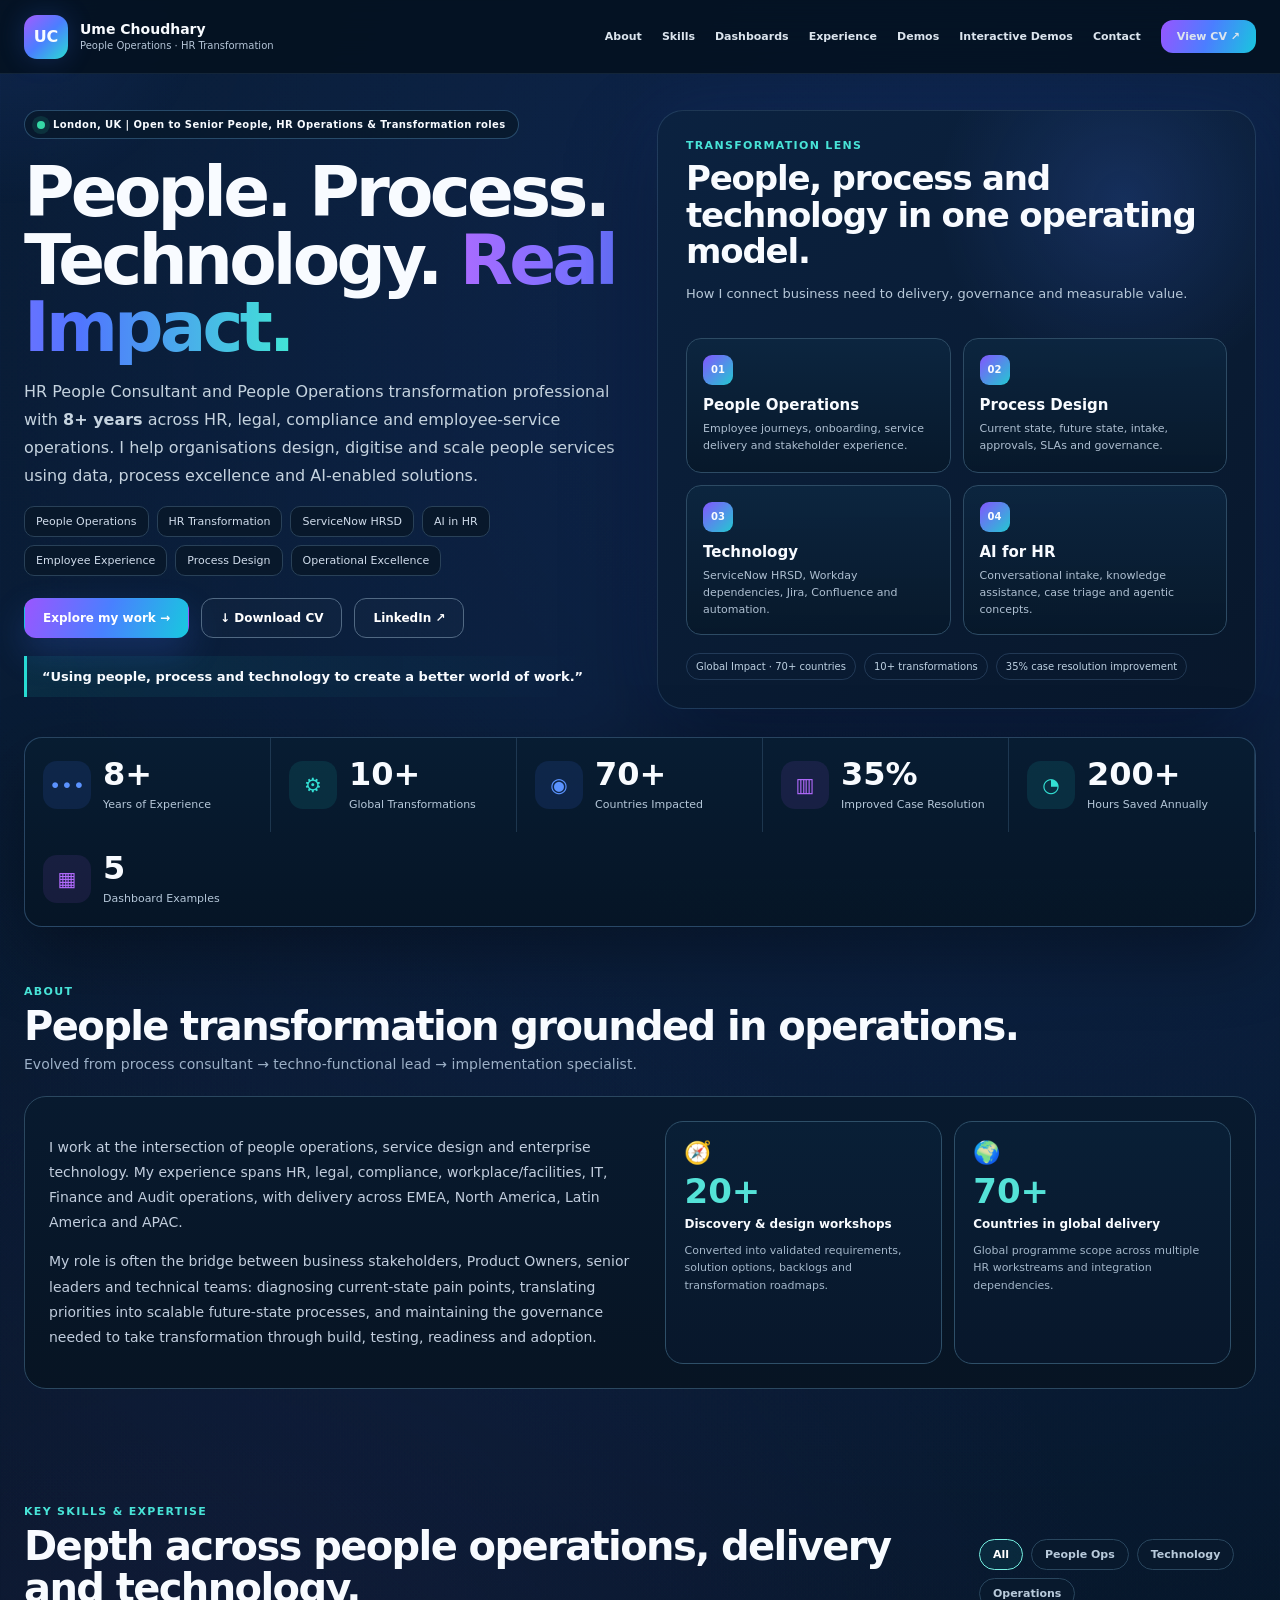
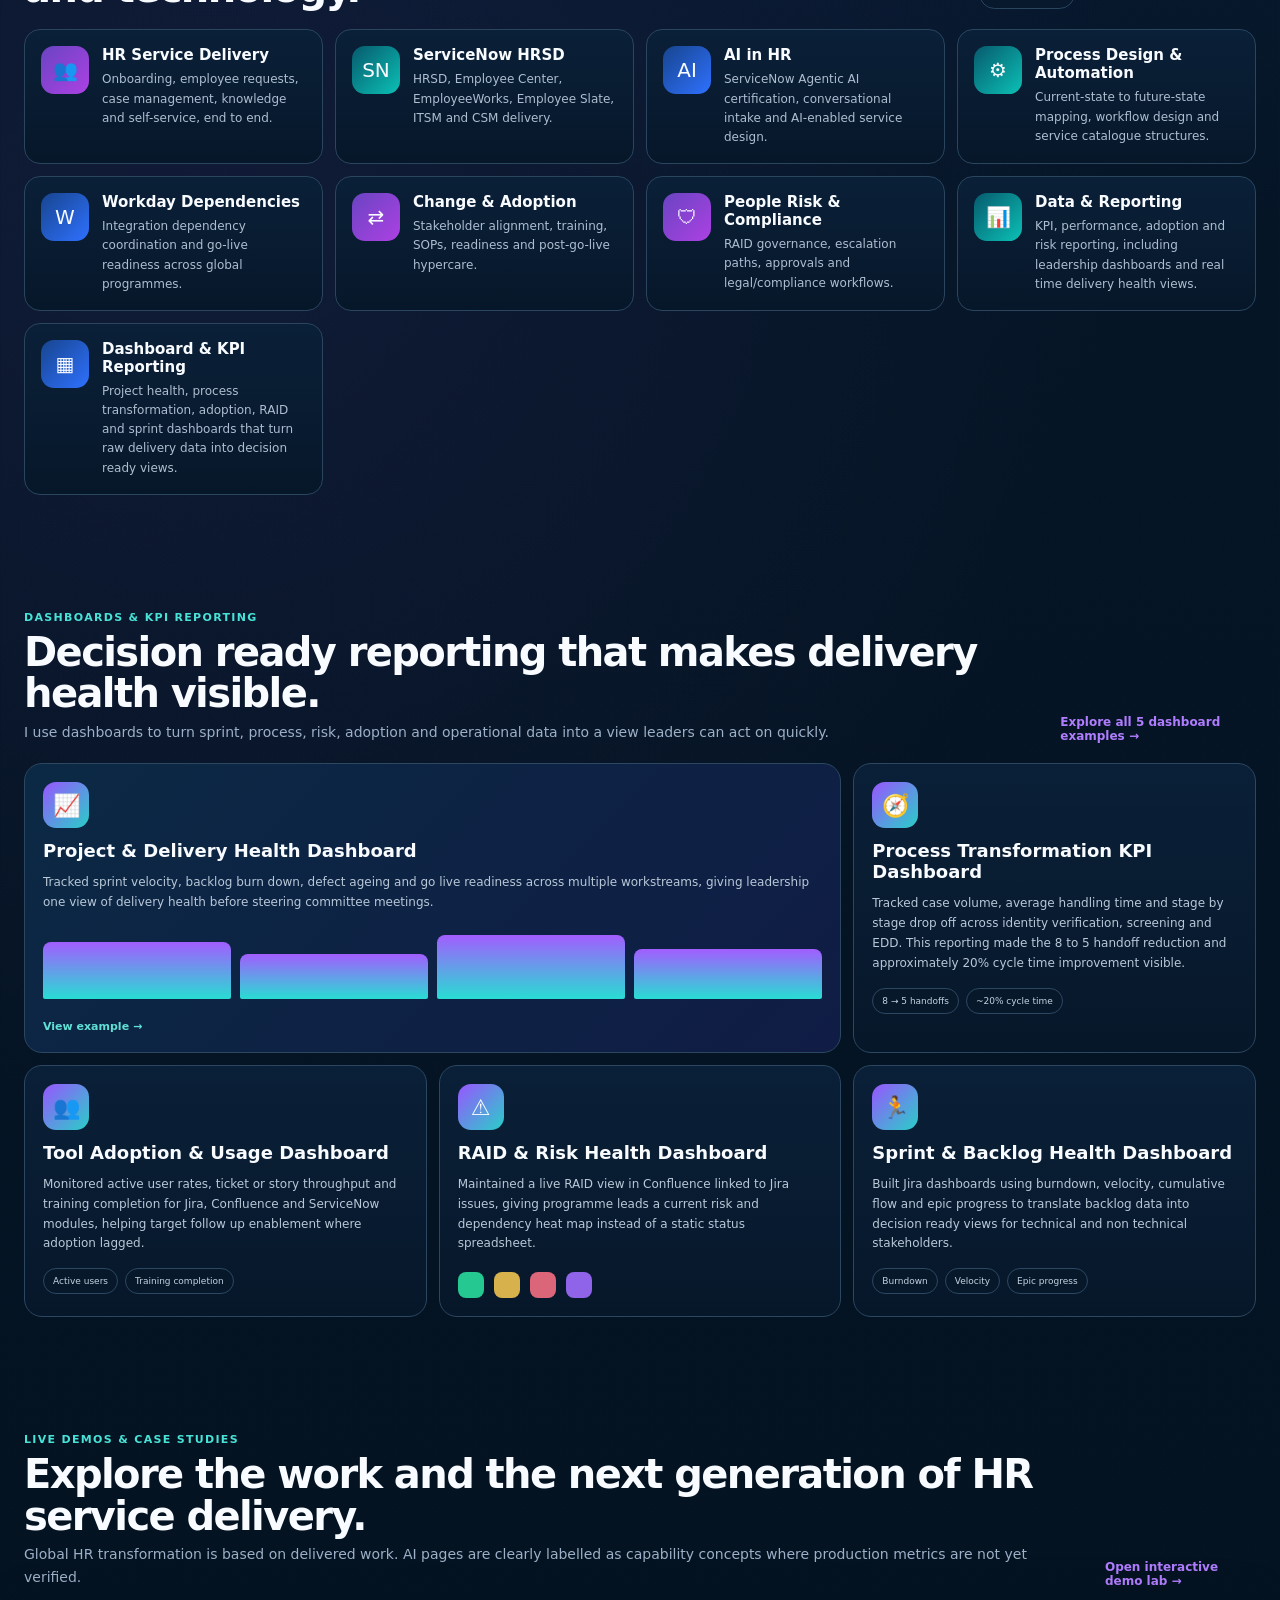
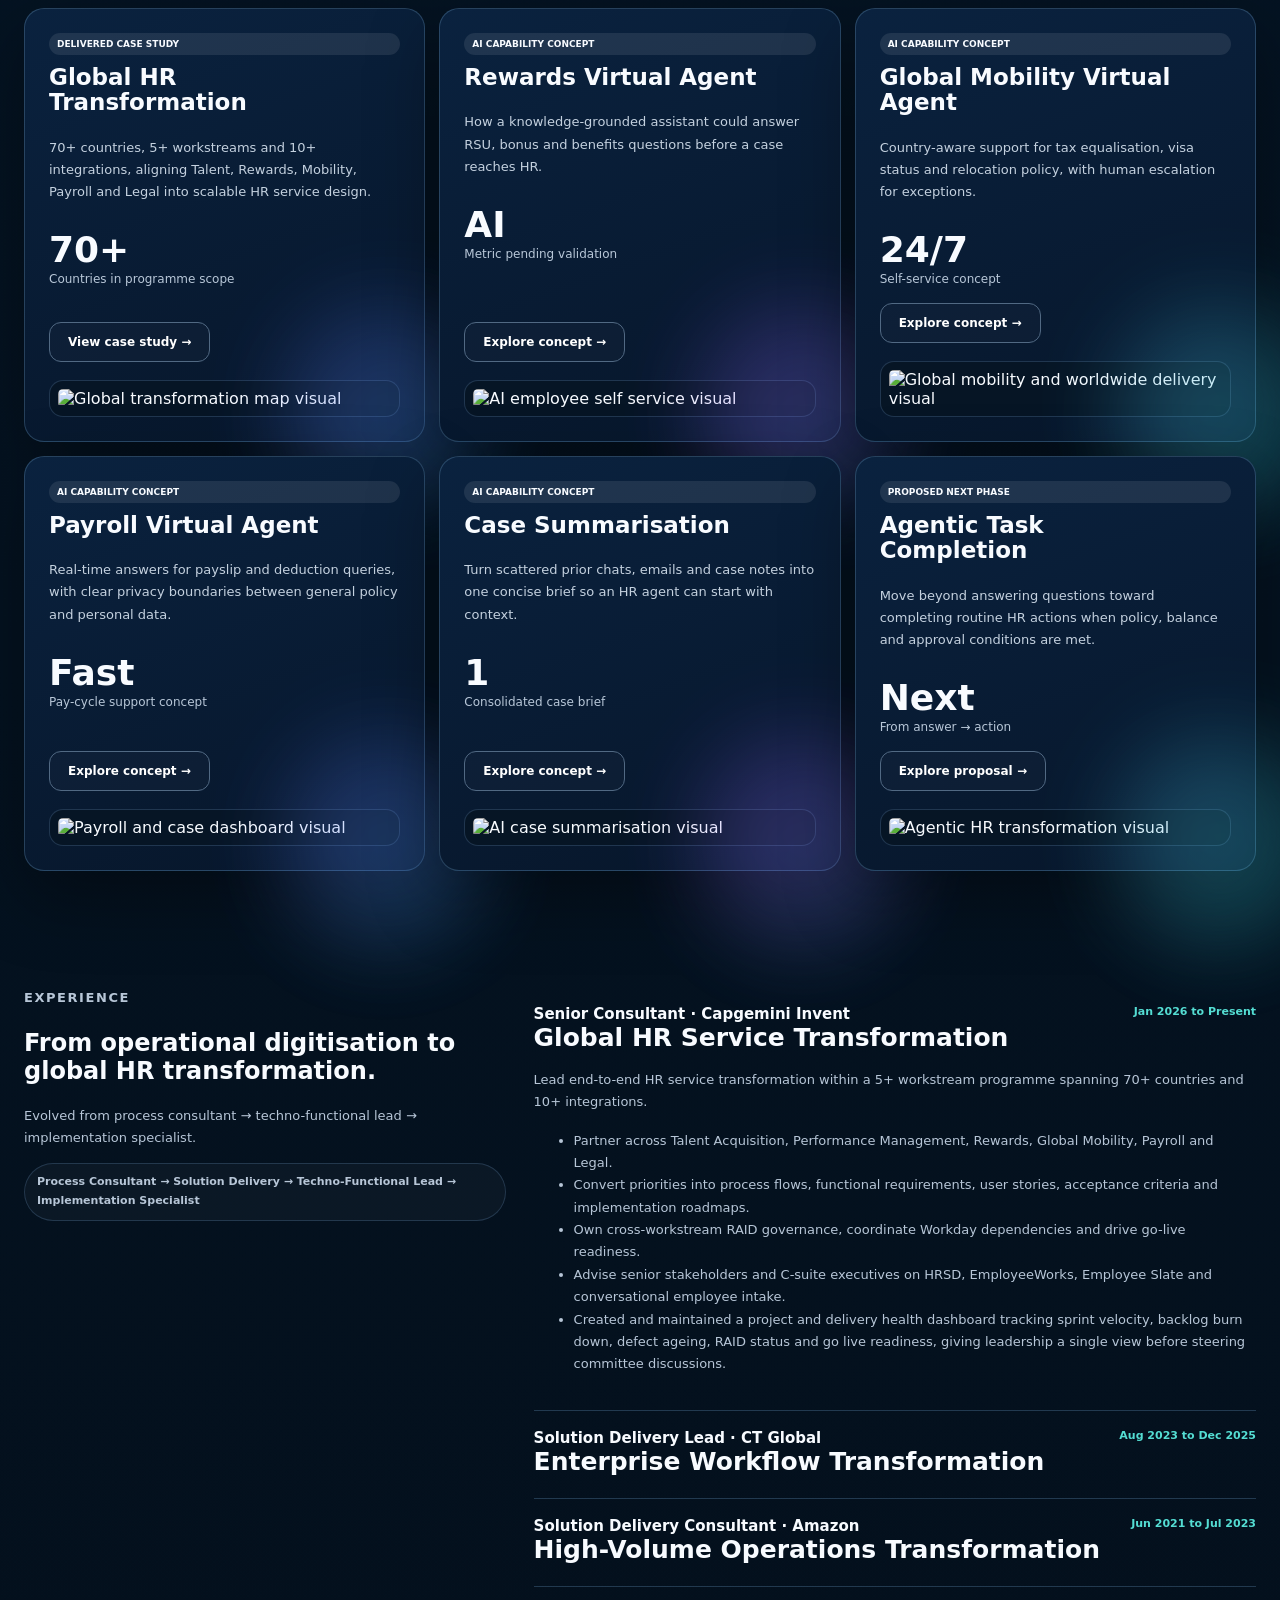
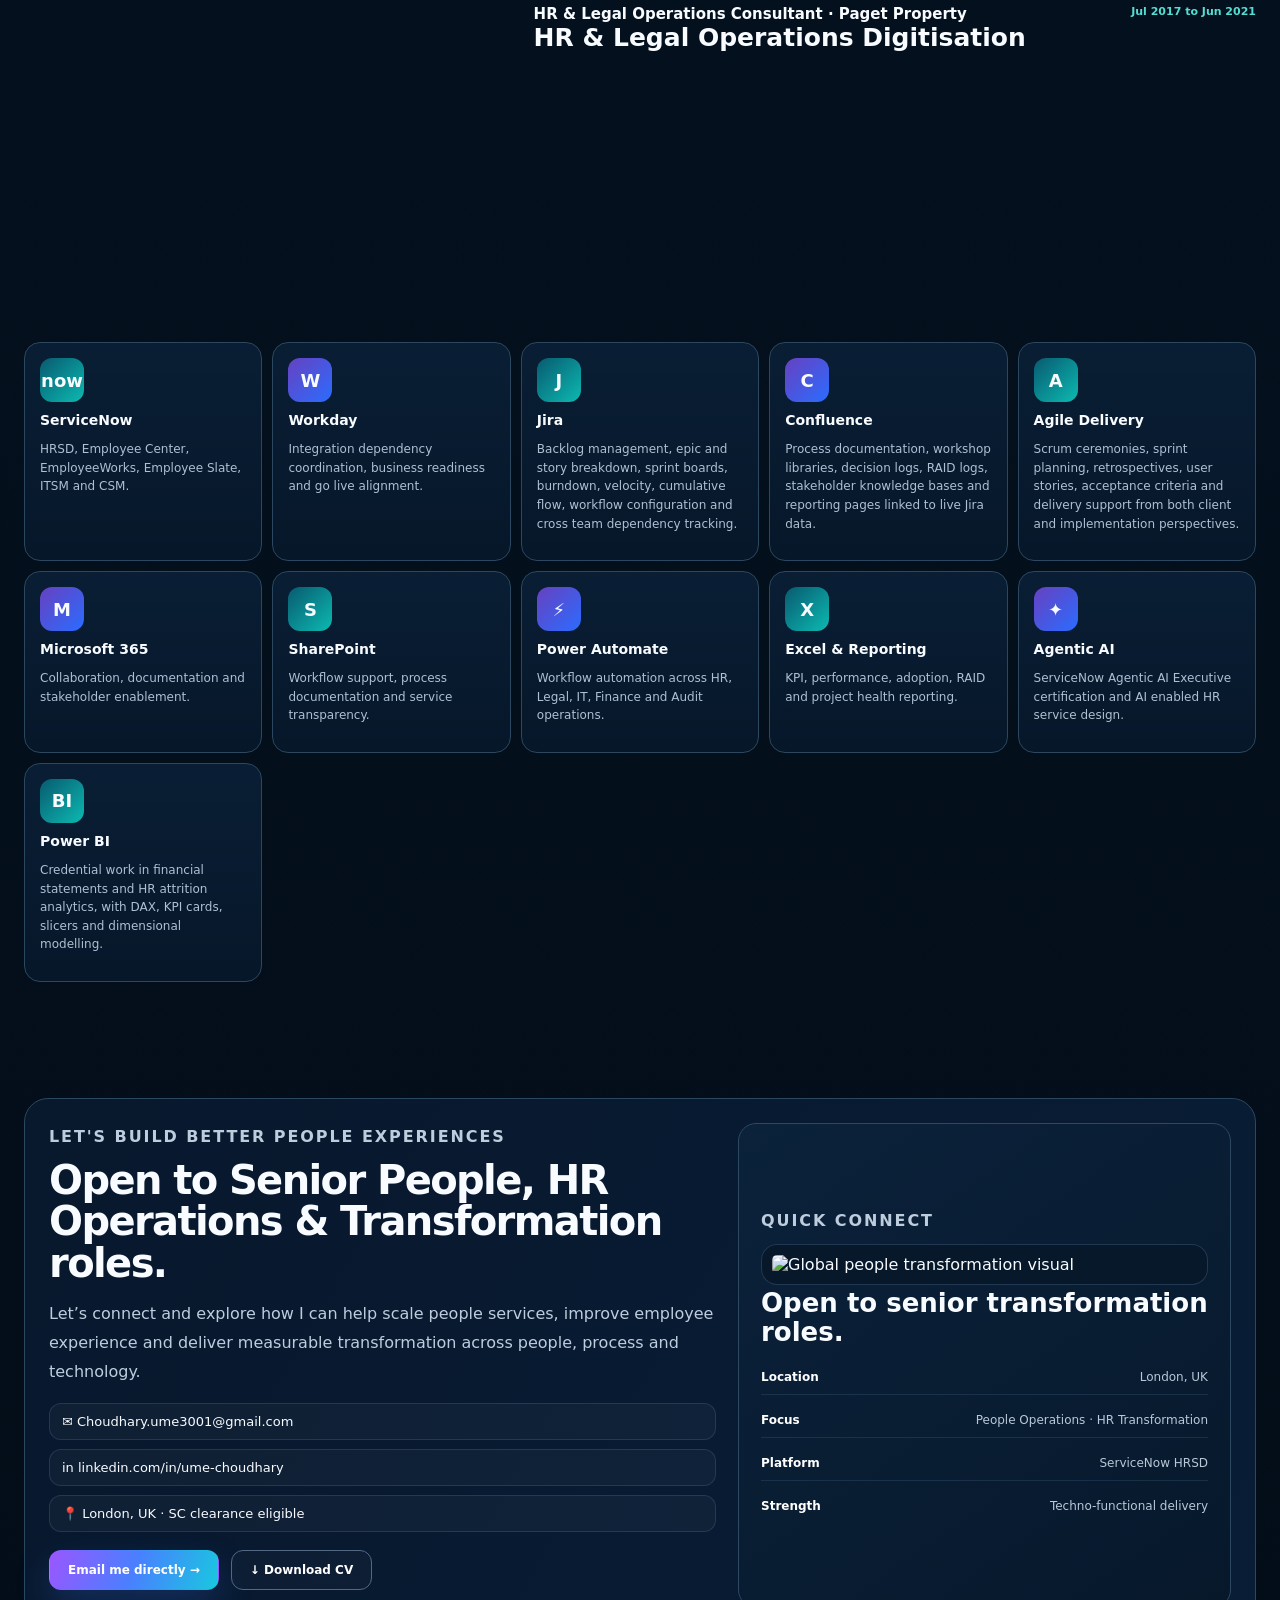
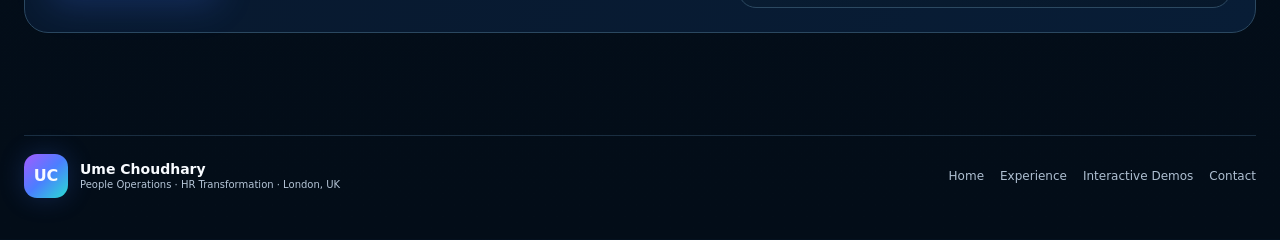
==== commit 5e30dc76: "Add files via upload" ====
--- a/index.html
+++ b/index.html
@@ -1,7 +1,7 @@
 <!DOCTYPE html>
 
 <html lang="en"><head><meta charset="utf-8"/><meta content="width=device-width,initial-scale=1" name="viewport"/><title>Ume Choudhary | People Operations &amp; HR Transformation</title><link href="assets/favicon.svg" rel="icon" type="image/svg+xml"/><link href="styles.css" rel="stylesheet"/></head><body><div class="mouse-glow" id="mouseGlow"></div><header><a class="brand" href="index.html"><span class="brandmark">UC</span><span><b>Ume Choudhary</b><small>People Operations · HR Transformation</small></span></a><button class="menubtn" id="menuBtn">Menu</button><nav id="nav"><a href="index.html#about">About</a><a href="index.html#skills">Skills</a><a href="index.html#dashboards">Dashboards</a><a href="index.html#experience">Experience</a><a href="index.html#live-demos">Demos</a><a href="interactive-demos.html">Interactive Demos</a><a href="index.html#contact">Contact</a><a class="navcv" href="Ume_Choudhary_Resume.pdf" target="_blank">View CV ↗</a></nav></header><main id="top">
-<section class="shell hero reveal"><div><div class="eyebrow">London, UK | Open to Senior People, HR Operations &amp; Transformation roles</div><h1>People. Process.<br/>Technology. <span>Real Impact.</span></h1><p class="lead">HR People Consultant and People Operations transformation professional with <strong>8+ years</strong> across HR, legal, compliance and employee-service operations. I help organisations design, digitise and scale people services using data, process excellence and AI-enabled solutions.</p><div class="pills"><span>People Operations</span><span>HR Transformation</span><span>ServiceNow HRSD</span><span>AI in HR</span><span>Employee Experience</span><span>Process Design</span><span>Operational Excellence</span></div><div class="actions"><a class="btn primary" href="#live-demos">Explore my work →</a><a class="btn" download="" href="Ume_Choudhary_Resume.pdf">↓ Download CV</a><a class="btn" href="https://www.linkedin.com/in/ume-choudhary" target="_blank">LinkedIn ↗</a></div><div class="quote">“Using people, process and technology to create a better world of work.”</div></div><div class="hero-card capability-hero">
+<section class="shell hero reveal"><div><div class="eyebrow">London, UK | Open to Senior People, HR Operations &amp; Transformation roles</div><h1>People. Process.<br/>Technology. <span>Real Impact.</span></h1><p class="lead">HR People Consultant and People Operations transformation professional with <strong>8+ years</strong> across HR, legal, compliance and employee-service operations. I help organisations design, digitise and scale people services using data, process excellence and AI-enabled solutions.</p><div class="pills"><span>People Operations</span><span>HR Transformation</span><span>ServiceNow HRSD</span><span>AI in HR</span><span>Employee Experience</span><span>Process Design</span><span>Operational Excellence</span></div><div class="actions"><a class="btn primary" href="#live-demos">Explore my work →</a><a class="btn" download="" href="Ume_Choudhary_Resume.pdf">↓ Download CV</a><a class="btn" href="https://www.linkedin.com/in/ume-choudhary" target="_blank">LinkedIn ↗</a></div><div class="quote">“Using people, process and technology to create a better world of work.”</div></div><div class="hero-card capability-hero"><div class="capability-visual"><img alt="Complete HR transformation, AI for People Operations, ServiceNow HRSD and employee experience visual" src="assets/hero-complete.jpg"/></div>
 <div class="capability-head">
 <p class="kicker">TRANSFORMATION LENS</p>
 <h2>People, process and technology in one operating model.</h2>
@@ -25,12 +25,12 @@
 <article class="dashboard-card"><div class="dash-icon">⚠</div><h3>RAID &amp; Risk Health Dashboard</h3><p>Maintained a live RAID view in Confluence linked to Jira issues, giving programme leads a current risk and dependency heat map instead of a static status spreadsheet.</p><div class="risk-dots"><i class="green"></i><i class="amber"></i><i class="red"></i><i class="purple"></i></div></article>
 <article class="dashboard-card"><div class="dash-icon">🏃</div><h3>Sprint &amp; Backlog Health Dashboard</h3><p>Built Jira dashboards using burndown, velocity, cumulative flow and epic progress to translate backlog data into decision ready views for technical and non technical stakeholders.</p><div class="metric-pills"><span>Burndown</span><span>Velocity</span><span>Epic progress</span></div></article>
 </div></section><section class="section shell" id="live-demos"><div class="section-head reveal"><div><p class="kicker">LIVE DEMOS &amp; CASE STUDIES</p><h2>Explore the work and the next generation of HR service delivery.</h2><p class="sub">Global HR transformation is based on delivered work. AI pages are clearly labelled as capability concepts where production metrics are not yet verified.</p></div><a class="inline-link" href="interactive-demos.html">Open interactive demo lab →</a></div><div class="demo-grid reveal">
-<article class="demo-card blue"><span class="badge">DELIVERED CASE STUDY</span><h3>Global HR Transformation</h3><p>70+ countries, 5+ workstreams and 10+ integrations, aligning Talent, Rewards, Mobility, Payroll and Legal into scalable HR service design.</p><div class="demo-stat"><strong>70+</strong><span>Countries in programme scope</span></div><a class="btn" href="global-hr-transformation.html">View case study →</a></article>
-<article class="demo-card purple"><span class="badge">AI CAPABILITY CONCEPT</span><h3>Rewards Virtual Agent</h3><p>How a knowledge-grounded assistant could answer RSU, bonus and benefits questions before a case reaches HR.</p><div class="demo-stat"><strong>AI</strong><span>Metric pending validation</span></div><a class="btn" href="ai-rewards-agent.html">Explore concept →</a></article>
-<article class="demo-card cyan"><span class="badge">AI CAPABILITY CONCEPT</span><h3>Global Mobility Virtual Agent</h3><p>Country-aware support for tax equalisation, visa status and relocation policy, with human escalation for exceptions.</p><div class="demo-stat"><strong>24/7</strong><span>Self-service concept</span></div><a class="btn" href="ai-global-mobility-agent.html">Explore concept →</a></article>
-<article class="demo-card blue"><span class="badge">AI CAPABILITY CONCEPT</span><h3>Payroll Virtual Agent</h3><p>Real-time answers for payslip and deduction queries, with clear privacy boundaries between general policy and personal data.</p><div class="demo-stat"><strong>Fast</strong><span>Pay-cycle support concept</span></div><a class="btn" href="ai-payroll-agent.html">Explore concept →</a></article>
-<article class="demo-card purple"><span class="badge">AI CAPABILITY CONCEPT</span><h3>Case Summarisation</h3><p>Turn scattered prior chats, emails and case notes into one concise brief so an HR agent can start with context.</p><div class="demo-stat"><strong>1</strong><span>Consolidated case brief</span></div><a class="btn" href="ai-case-summarisation.html">Explore concept →</a></article>
-<article class="demo-card cyan"><span class="badge">PROPOSED NEXT PHASE</span><h3>Agentic Task Completion</h3><p>Move beyond answering questions toward completing routine HR actions when policy, balance and approval conditions are met.</p><div class="demo-stat"><strong>Next</strong><span>From answer → action</span></div><a class="btn" href="moveworks-phase-2.html">Explore proposal →</a></article>
+<article class="demo-card blue"><span class="badge">DELIVERED CASE STUDY</span><h3>Global HR Transformation</h3><p>70+ countries, 5+ workstreams and 10+ integrations, aligning Talent, Rewards, Mobility, Payroll and Legal into scalable HR service design.</p><div class="demo-stat"><strong>70+</strong><span>Countries in programme scope</span></div><a class="btn" href="global-hr-transformation.html">View case study →</a><div class="demo-visual-safe"><img alt="Global transformation map visual" src="assets/global-map-safe.jpg"/></div></article>
+<article class="demo-card purple"><span class="badge">AI CAPABILITY CONCEPT</span><h3>Rewards Virtual Agent</h3><p>How a knowledge-grounded assistant could answer RSU, bonus and benefits questions before a case reaches HR.</p><div class="demo-stat"><strong>AI</strong><span>Metric pending validation</span></div><a class="btn" href="ai-rewards-agent.html">Explore concept →</a><div class="demo-visual-safe"><img alt="AI employee self service visual" src="assets/ai-chat-safe.jpg"/></div></article>
+<article class="demo-card cyan"><span class="badge">AI CAPABILITY CONCEPT</span><h3>Global Mobility Virtual Agent</h3><p>Country-aware support for tax equalisation, visa status and relocation policy, with human escalation for exceptions.</p><div class="demo-stat"><strong>24/7</strong><span>Self-service concept</span></div><a class="btn" href="ai-global-mobility-agent.html">Explore concept →</a><div class="demo-visual-safe"><img alt="Global mobility and worldwide delivery visual" src="assets/global-map-safe.jpg"/></div></article>
+<article class="demo-card blue"><span class="badge">AI CAPABILITY CONCEPT</span><h3>Payroll Virtual Agent</h3><p>Real-time answers for payslip and deduction queries, with clear privacy boundaries between general policy and personal data.</p><div class="demo-stat"><strong>Fast</strong><span>Pay-cycle support concept</span></div><a class="btn" href="ai-payroll-agent.html">Explore concept →</a><div class="demo-visual-safe"><img alt="Payroll and case dashboard visual" src="assets/case-dashboard-safe.jpg"/></div></article>
+<article class="demo-card purple"><span class="badge">AI CAPABILITY CONCEPT</span><h3>Case Summarisation</h3><p>Turn scattered prior chats, emails and case notes into one concise brief so an HR agent can start with context.</p><div class="demo-stat"><strong>1</strong><span>Consolidated case brief</span></div><a class="btn" href="ai-case-summarisation.html">Explore concept →</a><div class="demo-visual-safe"><img alt="AI case summarisation visual" src="assets/ai-chat-safe.jpg"/></div></article>
+<article class="demo-card cyan"><span class="badge">PROPOSED NEXT PHASE</span><h3>Agentic Task Completion</h3><p>Move beyond answering questions toward completing routine HR actions when policy, balance and approval conditions are met.</p><div class="demo-stat"><strong>Next</strong><span>From answer → action</span></div><a class="btn" href="moveworks-phase-2.html">Explore proposal →</a><div class="demo-visual-safe"><img alt="Agentic HR transformation visual" src="assets/contact-global-safe.jpg"/></div></article>
 </div></section>
 <section class="section shell" id="experience"><div class="experience reveal"><div><p class="kicker">EXPERIENCE</p><h2>From operational digitisation to global HR transformation.</h2><p class="sub">Evolved from process consultant → techno-functional lead → implementation specialist.</p><p><span class="evolve">Process Consultant → Solution Delivery → Techno-Functional Lead → Implementation Specialist</span></p></div><div><details open=""><summary><div><div class="role">Senior Consultant · Capgemini Invent</div><h3>Global HR Service Transformation</h3></div><time>Jan 2026 to Present</time></summary><p>Lead end-to-end HR service transformation within a 5+ workstream programme spanning 70+ countries and 10+ integrations.</p><ul><li>Partner across Talent Acquisition, Performance Management, Rewards, Global Mobility, Payroll and Legal.</li><li>Convert priorities into process flows, functional requirements, user stories, acceptance criteria and implementation roadmaps.</li><li>Own cross-workstream RAID governance, coordinate Workday dependencies and drive go-live readiness.</li><li>Advise senior stakeholders and C-suite executives on HRSD, EmployeeWorks, Employee Slate and conversational employee intake.</li><li>Created and maintained a project and delivery health dashboard tracking sprint velocity, backlog burn down, defect ageing, RAID status and go live readiness, giving leadership a single view before steering committee discussions.</li></ul></details><details><summary><div><div class="role">Solution Delivery Lead · CT Global</div><h3>Enterprise Workflow Transformation</h3></div><time>Aug 2023 to Dec 2025</time></summary><p>Led people-service and enterprise workflow transformation across HR, Legal, IT, Audit and Finance.</p><ul><li>Ran 20+ cross-functional discovery and design workshops.</li><li>Coordinated 10+ client SMEs, delivery resources and third parties.</li><li>Improved case resolution by 35% and onboarding efficiency by 40%.</li><li>Established structured case-management operating models, intake, approvals, SLAs, escalation routes and reporting.</li></ul></details><details><summary><div><div class="role">Solution Delivery Consultant · Amazon</div><h3>High-Volume Operations Transformation</h3></div><time>Jun 2021 to Jul 2023</time></summary><p>Delivered workflow and case-management transformation across five operational functions: HR, Facilities, Legal, Compliance and IT.</p><ul><li>Designed scalable future-state processes for service requests, routing, approvals, escalation and governance.</li><li>Extended service-management capability into workplace and Facilities operations.</li><li>Led Legal Service Delivery and compliance workflow implementation.</li><li>Supported UAT, defect triage, business validation, deployment readiness and hypercare.</li></ul></details><details><summary><div><div class="role">HR &amp; Legal Operations Consultant · Paget Property</div><h3>HR &amp; Legal Operations Digitisation</h3></div><time>Jul 2017 to Jun 2021</time></summary><p>Replaced manual HR, legal and compliance processes with structured workflows, forms, approvals and dashboards.</p><ul><li>Built workflows using SharePoint, Power Automate, Microsoft Forms, Excel and Teams.</li><li>Defined escalation paths, governance controls and repeatable service processes.</li><li>Produced SOPs, process documentation and training content to support adoption.</li></ul></details></div></div></section>
 <section class="section shell" id="tools"><div class="section-head reveal"><div><p class="kicker">TOOLS I WORK WITH</p><h2>Platforms and delivery tools that enable transformation at scale.</h2><p class="sub">Business process design, implementation delivery, reporting and Agile ways of working.</p></div></div><div class="tools reveal">
@@ -46,7 +46,7 @@
 <article class="tool"><div class="tool-badge">✦</div><h3>Agentic AI</h3><p>ServiceNow Agentic AI Executive certification and AI enabled HR service design.</p></article>
 <article class="tool"><div class="tool-badge">BI</div><h3>Power BI</h3><p>Credential work in financial statements and HR attrition analytics, with DAX, KPI cards, slicers and dimensional modelling.</p></article></div></section>
 <section class="section shell" id="contact"><div class="contact reveal"><div><p class="kicker">LET'S BUILD BETTER PEOPLE EXPERIENCES</p><h2>Open to Senior People, HR Operations &amp; Transformation roles.</h2><p>Let’s connect and explore how I can help scale people services, improve employee experience and deliver measurable transformation across people, process and technology.</p><div class="contact-meta"><a href="mailto:Choudhary.ume3001@gmail.com?subject=Opportunity%20for%20Ume%20Choudhary">✉ Choudhary.ume3001@gmail.com</a><a href="https://www.linkedin.com/in/ume-choudhary" target="_blank">in linkedin.com/in/ume-choudhary</a><span>📍 London, UK · SC clearance eligible</span></div><div class="actions"><a class="btn primary" href="mailto:Choudhary.ume3001@gmail.com?subject=Opportunity%20for%20Ume%20Choudhary">Email me directly →</a><a class="btn" download="" href="Ume_Choudhary_Resume.pdf">↓ Download CV</a></div></div><div class="contact-side-panel">
-<p class="kicker">QUICK CONNECT</p>
+<p class="kicker">QUICK CONNECT</p><div class="contact-safe-visual"><img alt="Global people transformation visual" src="assets/contact-global-safe.jpg"/></div>
 <h3>Open to senior transformation roles.</h3>
 <div class="contact-side-list">
 <span><b>Location</b> London, UK</span>
--- a/styles.css
+++ b/styles.css
@@ -132,3 +132,4 @@
 @media(max-width:560px){
   .capability-grid,.global-programme-summary{grid-template-columns:1fr}
 }
+\n\n/* Selective image restoration v6 */\n.capability-visual{margin-bottom:18px;padding:8px;border:1px solid rgba(100,142,186,.25);border-radius:18px;background:#061525;overflow:hidden}\n.capability-visual img{display:block;width:100%;height:auto;object-fit:contain;border-radius:14px}\n.capability-hero{min-height:auto!important;justify-content:flex-start!important}\n.demo-visual-safe{margin-top:18px;padding:8px;border:1px solid rgba(100,142,186,.25);border-radius:14px;background:#061525;overflow:hidden}\n.demo-visual-safe img{display:block!important;position:static!important;width:100%!important;height:155px!important;max-height:155px!important;object-fit:cover!important;object-position:center!important;margin:0!important;padding:0!important;border:0!important;border-radius:10px!important;opacity:1!important}\n.demo-card{overflow:hidden!important}\n.page-safe-visual{padding:10px;border:1px solid rgba(100,142,186,.25);border-radius:20px;background:#061525}\n.page-safe-visual img{display:block!important;width:100%!important;height:auto!important;max-height:360px!important;object-fit:contain!important;object-position:center!important;margin:0!important;padding:0!important;border:0!important;border-radius:14px!important;background:transparent!important}\n.contact-safe-visual{margin:8px 0 16px;padding:8px;border:1px solid rgba(100,142,186,.24);border-radius:16px;background:#061525}\n.contact-safe-visual img{display:block;width:100%;height:auto;max-height:230px;object-fit:contain;border-radius:12px}\n.demo-map-safe{display:block;width:100%;height:auto;max-height:390px;object-fit:contain;border-radius:16px;background:#071629;padding:10px;border:1px solid var(--line);margin:14px 0}\n@media(max-width:820px){.demo-visual-safe img{height:180px!important;max-height:180px!important}.page-safe-visual img{max-height:300px!important}}\n@media(max-width:560px){.demo-visual-safe img{height:150px!important;max-height:150px!important}.contact-safe-visual img{max-height:190px}}\n
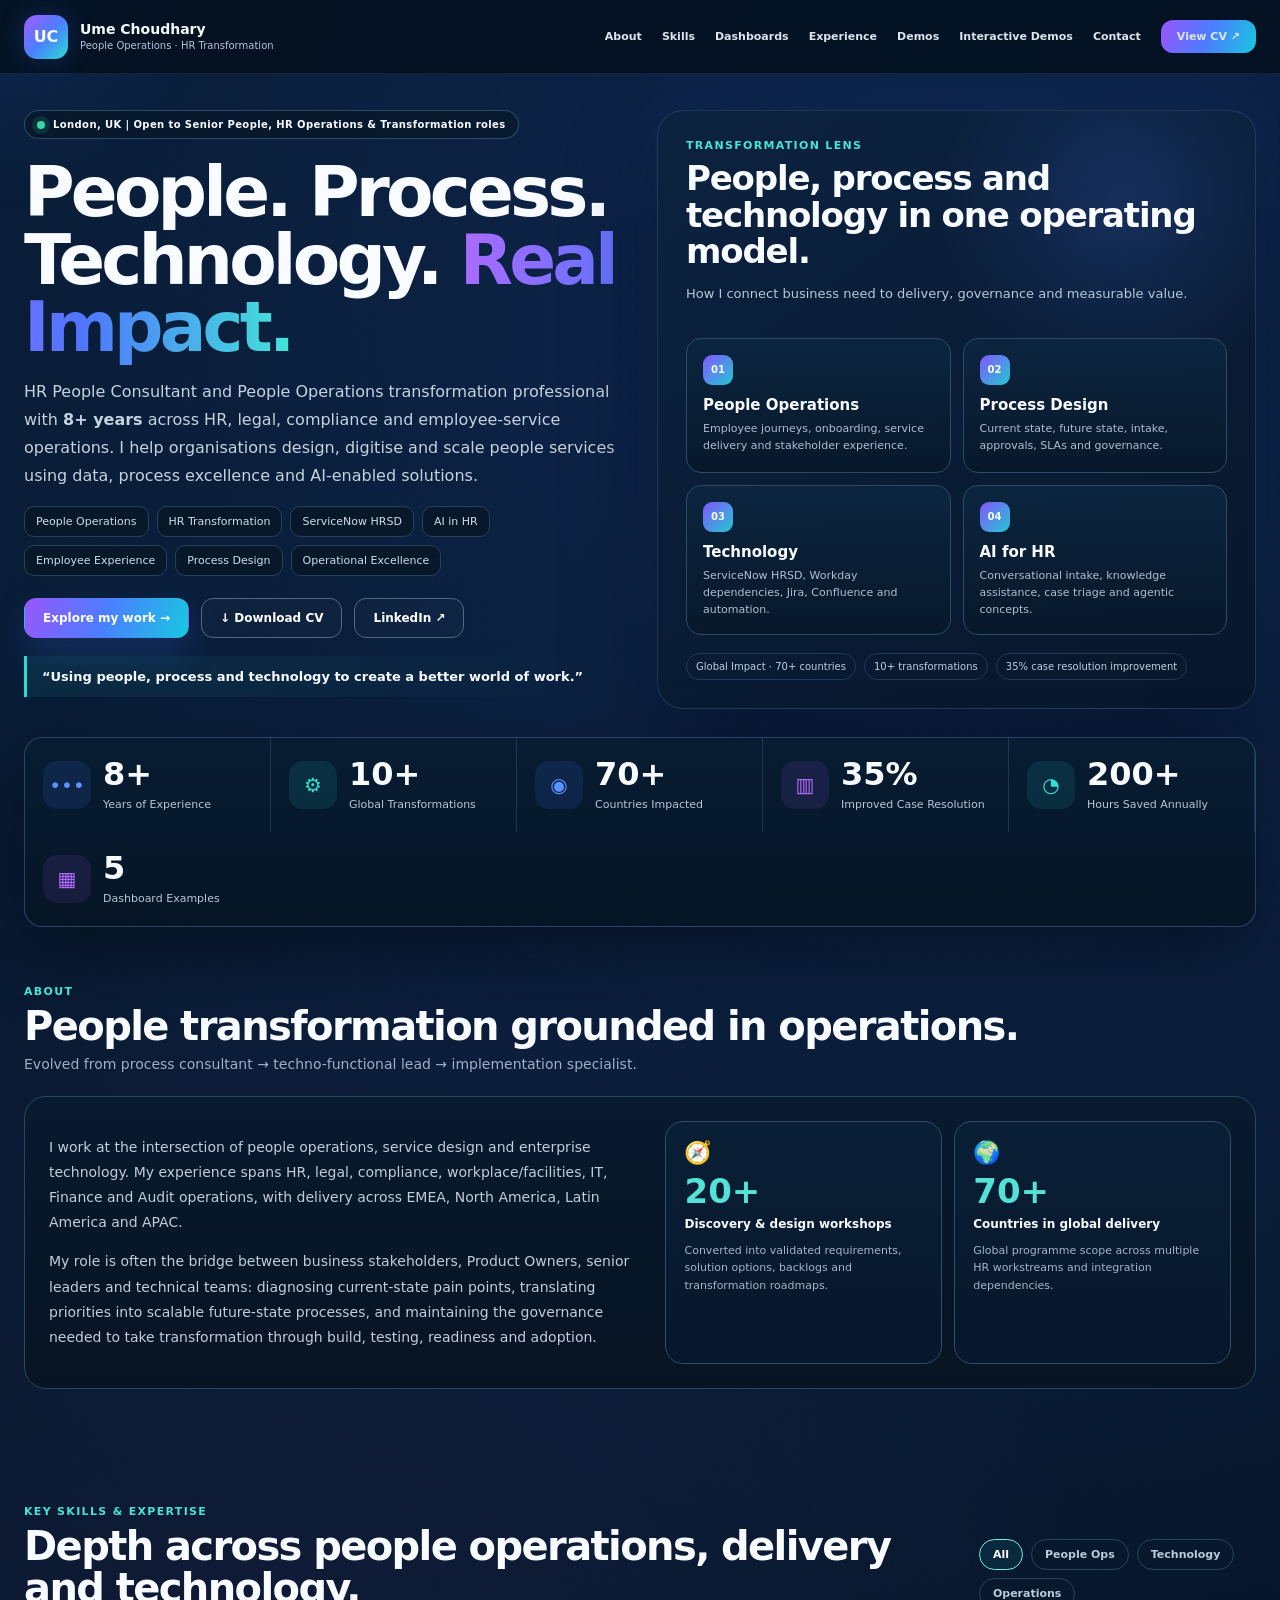
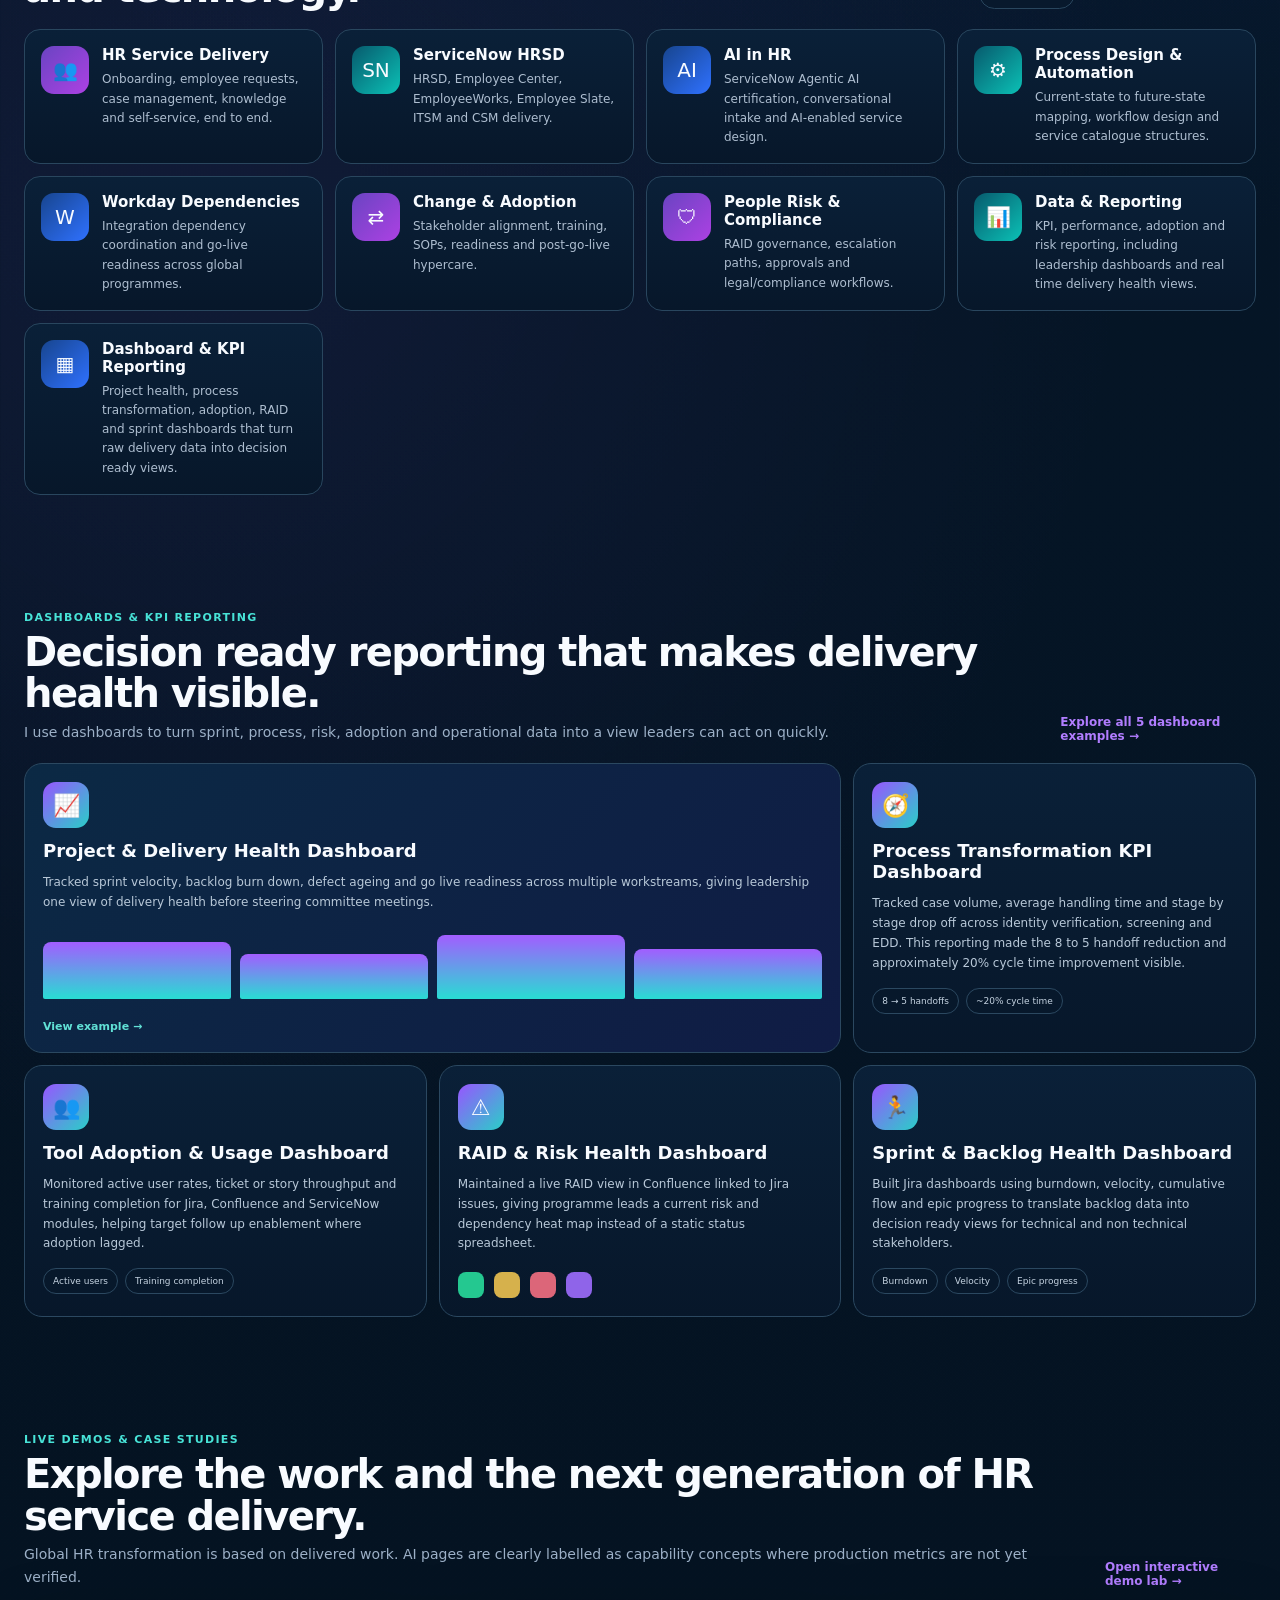
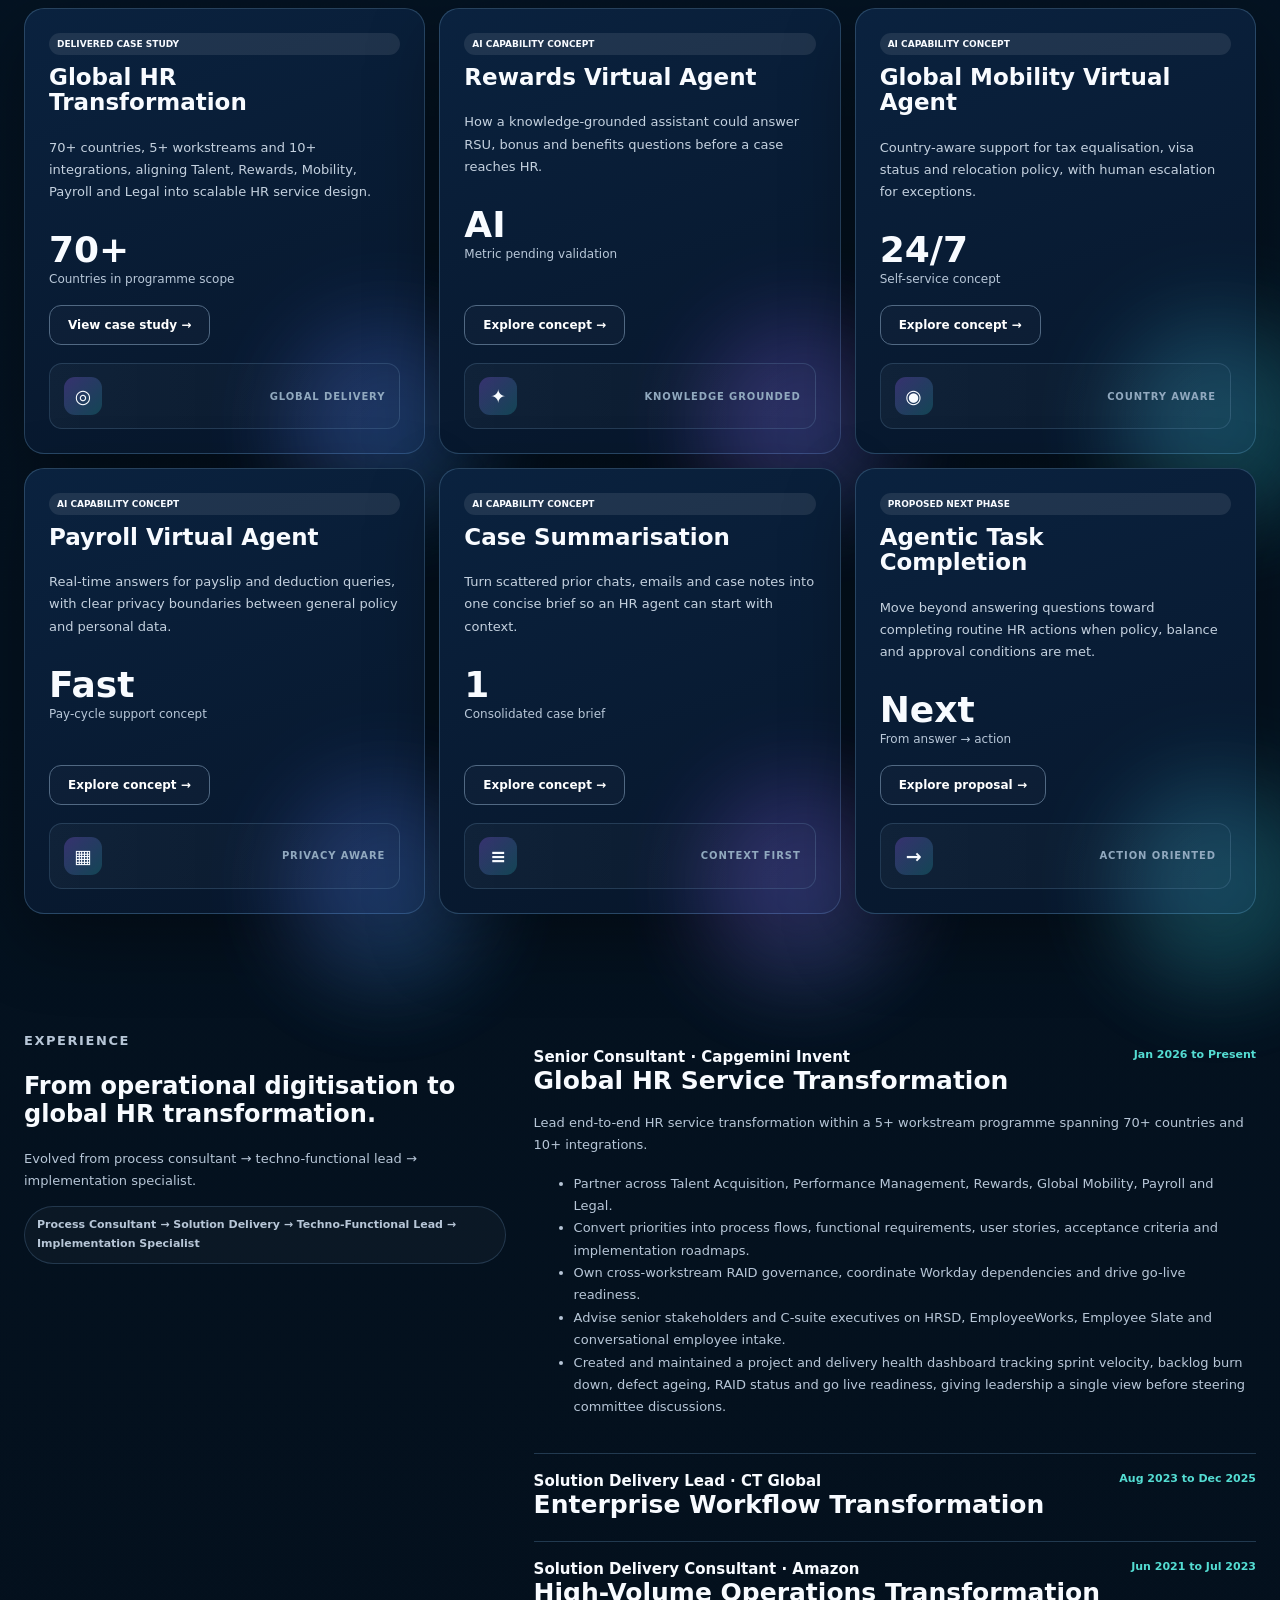
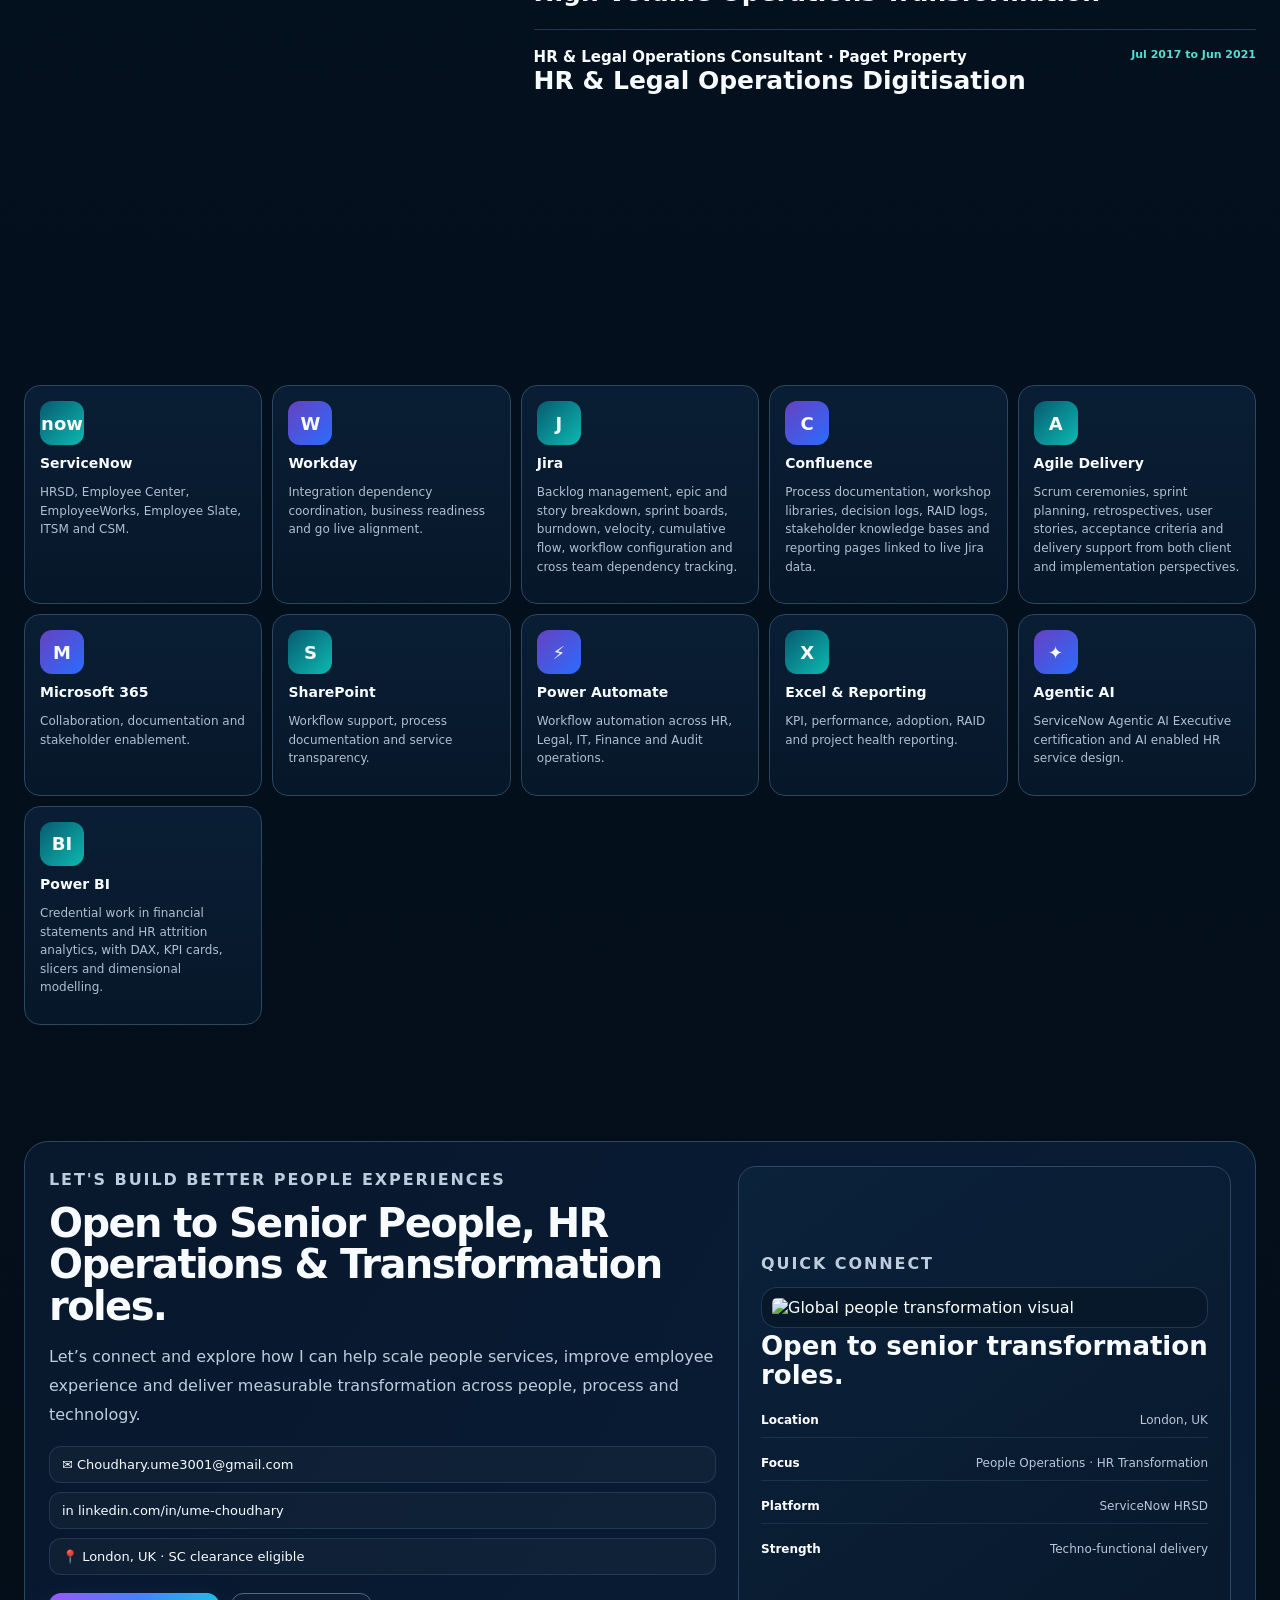
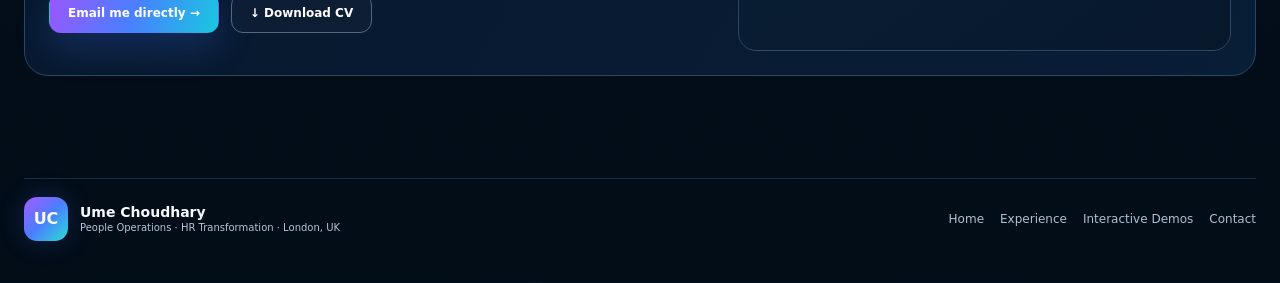
==== commit 15263091: "Add files via upload" ====
--- a/index.html
+++ b/index.html
@@ -25,12 +25,12 @@
 <article class="dashboard-card"><div class="dash-icon">⚠</div><h3>RAID &amp; Risk Health Dashboard</h3><p>Maintained a live RAID view in Confluence linked to Jira issues, giving programme leads a current risk and dependency heat map instead of a static status spreadsheet.</p><div class="risk-dots"><i class="green"></i><i class="amber"></i><i class="red"></i><i class="purple"></i></div></article>
 <article class="dashboard-card"><div class="dash-icon">🏃</div><h3>Sprint &amp; Backlog Health Dashboard</h3><p>Built Jira dashboards using burndown, velocity, cumulative flow and epic progress to translate backlog data into decision ready views for technical and non technical stakeholders.</p><div class="metric-pills"><span>Burndown</span><span>Velocity</span><span>Epic progress</span></div></article>
 </div></section><section class="section shell" id="live-demos"><div class="section-head reveal"><div><p class="kicker">LIVE DEMOS &amp; CASE STUDIES</p><h2>Explore the work and the next generation of HR service delivery.</h2><p class="sub">Global HR transformation is based on delivered work. AI pages are clearly labelled as capability concepts where production metrics are not yet verified.</p></div><a class="inline-link" href="interactive-demos.html">Open interactive demo lab →</a></div><div class="demo-grid reveal">
-<article class="demo-card blue"><span class="badge">DELIVERED CASE STUDY</span><h3>Global HR Transformation</h3><p>70+ countries, 5+ workstreams and 10+ integrations, aligning Talent, Rewards, Mobility, Payroll and Legal into scalable HR service design.</p><div class="demo-stat"><strong>70+</strong><span>Countries in programme scope</span></div><a class="btn" href="global-hr-transformation.html">View case study →</a><div class="demo-visual-safe"><img alt="Global transformation map visual" src="assets/global-map-safe.jpg"/></div></article>
-<article class="demo-card purple"><span class="badge">AI CAPABILITY CONCEPT</span><h3>Rewards Virtual Agent</h3><p>How a knowledge-grounded assistant could answer RSU, bonus and benefits questions before a case reaches HR.</p><div class="demo-stat"><strong>AI</strong><span>Metric pending validation</span></div><a class="btn" href="ai-rewards-agent.html">Explore concept →</a><div class="demo-visual-safe"><img alt="AI employee self service visual" src="assets/ai-chat-safe.jpg"/></div></article>
-<article class="demo-card cyan"><span class="badge">AI CAPABILITY CONCEPT</span><h3>Global Mobility Virtual Agent</h3><p>Country-aware support for tax equalisation, visa status and relocation policy, with human escalation for exceptions.</p><div class="demo-stat"><strong>24/7</strong><span>Self-service concept</span></div><a class="btn" href="ai-global-mobility-agent.html">Explore concept →</a><div class="demo-visual-safe"><img alt="Global mobility and worldwide delivery visual" src="assets/global-map-safe.jpg"/></div></article>
-<article class="demo-card blue"><span class="badge">AI CAPABILITY CONCEPT</span><h3>Payroll Virtual Agent</h3><p>Real-time answers for payslip and deduction queries, with clear privacy boundaries between general policy and personal data.</p><div class="demo-stat"><strong>Fast</strong><span>Pay-cycle support concept</span></div><a class="btn" href="ai-payroll-agent.html">Explore concept →</a><div class="demo-visual-safe"><img alt="Payroll and case dashboard visual" src="assets/case-dashboard-safe.jpg"/></div></article>
-<article class="demo-card purple"><span class="badge">AI CAPABILITY CONCEPT</span><h3>Case Summarisation</h3><p>Turn scattered prior chats, emails and case notes into one concise brief so an HR agent can start with context.</p><div class="demo-stat"><strong>1</strong><span>Consolidated case brief</span></div><a class="btn" href="ai-case-summarisation.html">Explore concept →</a><div class="demo-visual-safe"><img alt="AI case summarisation visual" src="assets/ai-chat-safe.jpg"/></div></article>
-<article class="demo-card cyan"><span class="badge">PROPOSED NEXT PHASE</span><h3>Agentic Task Completion</h3><p>Move beyond answering questions toward completing routine HR actions when policy, balance and approval conditions are met.</p><div class="demo-stat"><strong>Next</strong><span>From answer → action</span></div><a class="btn" href="moveworks-phase-2.html">Explore proposal →</a><div class="demo-visual-safe"><img alt="Agentic HR transformation visual" src="assets/contact-global-safe.jpg"/></div></article>
+<article class="demo-card blue"><span class="badge">DELIVERED CASE STUDY</span><h3>Global HR Transformation</h3><p>70+ countries, 5+ workstreams and 10+ integrations, aligning Talent, Rewards, Mobility, Payroll and Legal into scalable HR service design.</p><div class="demo-stat"><strong>70+</strong><span>Countries in programme scope</span></div><a class="btn" href="global-hr-transformation.html">View case study →</a><div class="demo-native-accent"><span class="demo-native-icon">◎</span><span class="demo-native-label">Global delivery</span></div></article>
+<article class="demo-card purple"><span class="badge">AI CAPABILITY CONCEPT</span><h3>Rewards Virtual Agent</h3><p>How a knowledge-grounded assistant could answer RSU, bonus and benefits questions before a case reaches HR.</p><div class="demo-stat"><strong>AI</strong><span>Metric pending validation</span></div><a class="btn" href="ai-rewards-agent.html">Explore concept →</a><div class="demo-native-accent"><span class="demo-native-icon">✦</span><span class="demo-native-label">Knowledge grounded</span></div></article>
+<article class="demo-card cyan"><span class="badge">AI CAPABILITY CONCEPT</span><h3>Global Mobility Virtual Agent</h3><p>Country-aware support for tax equalisation, visa status and relocation policy, with human escalation for exceptions.</p><div class="demo-stat"><strong>24/7</strong><span>Self-service concept</span></div><a class="btn" href="ai-global-mobility-agent.html">Explore concept →</a><div class="demo-native-accent"><span class="demo-native-icon">◉</span><span class="demo-native-label">Country aware</span></div></article>
+<article class="demo-card blue"><span class="badge">AI CAPABILITY CONCEPT</span><h3>Payroll Virtual Agent</h3><p>Real-time answers for payslip and deduction queries, with clear privacy boundaries between general policy and personal data.</p><div class="demo-stat"><strong>Fast</strong><span>Pay-cycle support concept</span></div><a class="btn" href="ai-payroll-agent.html">Explore concept →</a><div class="demo-native-accent"><span class="demo-native-icon">▦</span><span class="demo-native-label">Privacy aware</span></div></article>
+<article class="demo-card purple"><span class="badge">AI CAPABILITY CONCEPT</span><h3>Case Summarisation</h3><p>Turn scattered prior chats, emails and case notes into one concise brief so an HR agent can start with context.</p><div class="demo-stat"><strong>1</strong><span>Consolidated case brief</span></div><a class="btn" href="ai-case-summarisation.html">Explore concept →</a><div class="demo-native-accent"><span class="demo-native-icon">≡</span><span class="demo-native-label">Context first</span></div></article>
+<article class="demo-card cyan"><span class="badge">PROPOSED NEXT PHASE</span><h3>Agentic Task Completion</h3><p>Move beyond answering questions toward completing routine HR actions when policy, balance and approval conditions are met.</p><div class="demo-stat"><strong>Next</strong><span>From answer → action</span></div><a class="btn" href="moveworks-phase-2.html">Explore proposal →</a><div class="demo-native-accent"><span class="demo-native-icon">→</span><span class="demo-native-label">Action oriented</span></div></article>
 </div></section>
 <section class="section shell" id="experience"><div class="experience reveal"><div><p class="kicker">EXPERIENCE</p><h2>From operational digitisation to global HR transformation.</h2><p class="sub">Evolved from process consultant → techno-functional lead → implementation specialist.</p><p><span class="evolve">Process Consultant → Solution Delivery → Techno-Functional Lead → Implementation Specialist</span></p></div><div><details open=""><summary><div><div class="role">Senior Consultant · Capgemini Invent</div><h3>Global HR Service Transformation</h3></div><time>Jan 2026 to Present</time></summary><p>Lead end-to-end HR service transformation within a 5+ workstream programme spanning 70+ countries and 10+ integrations.</p><ul><li>Partner across Talent Acquisition, Performance Management, Rewards, Global Mobility, Payroll and Legal.</li><li>Convert priorities into process flows, functional requirements, user stories, acceptance criteria and implementation roadmaps.</li><li>Own cross-workstream RAID governance, coordinate Workday dependencies and drive go-live readiness.</li><li>Advise senior stakeholders and C-suite executives on HRSD, EmployeeWorks, Employee Slate and conversational employee intake.</li><li>Created and maintained a project and delivery health dashboard tracking sprint velocity, backlog burn down, defect ageing, RAID status and go live readiness, giving leadership a single view before steering committee discussions.</li></ul></details><details><summary><div><div class="role">Solution Delivery Lead · CT Global</div><h3>Enterprise Workflow Transformation</h3></div><time>Aug 2023 to Dec 2025</time></summary><p>Led people-service and enterprise workflow transformation across HR, Legal, IT, Audit and Finance.</p><ul><li>Ran 20+ cross-functional discovery and design workshops.</li><li>Coordinated 10+ client SMEs, delivery resources and third parties.</li><li>Improved case resolution by 35% and onboarding efficiency by 40%.</li><li>Established structured case-management operating models, intake, approvals, SLAs, escalation routes and reporting.</li></ul></details><details><summary><div><div class="role">Solution Delivery Consultant · Amazon</div><h3>High-Volume Operations Transformation</h3></div><time>Jun 2021 to Jul 2023</time></summary><p>Delivered workflow and case-management transformation across five operational functions: HR, Facilities, Legal, Compliance and IT.</p><ul><li>Designed scalable future-state processes for service requests, routing, approvals, escalation and governance.</li><li>Extended service-management capability into workplace and Facilities operations.</li><li>Led Legal Service Delivery and compliance workflow implementation.</li><li>Supported UAT, defect triage, business validation, deployment readiness and hypercare.</li></ul></details><details><summary><div><div class="role">HR &amp; Legal Operations Consultant · Paget Property</div><h3>HR &amp; Legal Operations Digitisation</h3></div><time>Jul 2017 to Jun 2021</time></summary><p>Replaced manual HR, legal and compliance processes with structured workflows, forms, approvals and dashboards.</p><ul><li>Built workflows using SharePoint, Power Automate, Microsoft Forms, Excel and Teams.</li><li>Defined escalation paths, governance controls and repeatable service processes.</li><li>Produced SOPs, process documentation and training content to support adoption.</li></ul></details></div></div></section>
 <section class="section shell" id="tools"><div class="section-head reveal"><div><p class="kicker">TOOLS I WORK WITH</p><h2>Platforms and delivery tools that enable transformation at scale.</h2><p class="sub">Business process design, implementation delivery, reporting and Agile ways of working.</p></div></div><div class="tools reveal">
--- a/styles.css
+++ b/styles.css
@@ -132,4 +132,49 @@
 @media(max-width:560px){
   .capability-grid,.global-programme-summary{grid-template-columns:1fr}
 }
-\n\n/* Selective image restoration v6 */\n.capability-visual{margin-bottom:18px;padding:8px;border:1px solid rgba(100,142,186,.25);border-radius:18px;background:#061525;overflow:hidden}\n.capability-visual img{display:block;width:100%;height:auto;object-fit:contain;border-radius:14px}\n.capability-hero{min-height:auto!important;justify-content:flex-start!important}\n.demo-visual-safe{margin-top:18px;padding:8px;border:1px solid rgba(100,142,186,.25);border-radius:14px;background:#061525;overflow:hidden}\n.demo-visual-safe img{display:block!important;position:static!important;width:100%!important;height:155px!important;max-height:155px!important;object-fit:cover!important;object-position:center!important;margin:0!important;padding:0!important;border:0!important;border-radius:10px!important;opacity:1!important}\n.demo-card{overflow:hidden!important}\n.page-safe-visual{padding:10px;border:1px solid rgba(100,142,186,.25);border-radius:20px;background:#061525}\n.page-safe-visual img{display:block!important;width:100%!important;height:auto!important;max-height:360px!important;object-fit:contain!important;object-position:center!important;margin:0!important;padding:0!important;border:0!important;border-radius:14px!important;background:transparent!important}\n.contact-safe-visual{margin:8px 0 16px;padding:8px;border:1px solid rgba(100,142,186,.24);border-radius:16px;background:#061525}\n.contact-safe-visual img{display:block;width:100%;height:auto;max-height:230px;object-fit:contain;border-radius:12px}\n.demo-map-safe{display:block;width:100%;height:auto;max-height:390px;object-fit:contain;border-radius:16px;background:#071629;padding:10px;border:1px solid var(--line);margin:14px 0}\n@media(max-width:820px){.demo-visual-safe img{height:180px!important;max-height:180px!important}.page-safe-visual img{max-height:300px!important}}\n@media(max-width:560px){.demo-visual-safe img{height:150px!important;max-height:150px!important}.contact-safe-visual img{max-height:190px}}\n+\n\n/* Selective image restoration v6 */\n.capability-visual{margin-bottom:18px;padding:8px;border:1px solid rgba(100,142,186,.25);border-radius:18px;background:#061525;overflow:hidden}\n.capability-visual img{display:block;width:100%;height:auto;object-fit:contain;border-radius:14px}\n.capability-hero{min-height:auto!important;justify-content:flex-start!important}\n.demo-visual-safe{margin-top:18px;padding:8px;border:1px solid rgba(100,142,186,.25);border-radius:14px;background:#061525;overflow:hidden}\n.demo-visual-safe img{display:block!important;position:static!important;width:100%!important;height:155px!important;max-height:155px!important;object-fit:cover!important;object-position:center!important;margin:0!important;padding:0!important;border:0!important;border-radius:10px!important;opacity:1!important}\n.demo-card{overflow:hidden!important}\n.page-safe-visual{padding:10px;border:1px solid rgba(100,142,186,.25);border-radius:20px;background:#061525}\n.page-safe-visual img{display:block!important;width:100%!important;height:auto!important;max-height:360px!important;object-fit:contain!important;object-position:center!important;margin:0!important;padding:0!important;border:0!important;border-radius:14px!important;background:transparent!important}\n.contact-safe-visual{margin:8px 0 16px;padding:8px;border:1px solid rgba(100,142,186,.24);border-radius:16px;background:#061525}\n.contact-safe-visual img{display:block;width:100%;height:auto;max-height:230px;object-fit:contain;border-radius:12px}\n.demo-map-safe{display:block;width:100%;height:auto;max-height:390px;object-fit:contain;border-radius:16px;background:#071629;padding:10px;border:1px solid var(--line);margin:14px 0}\n@media(max-width:820px){.demo-visual-safe img{height:180px!important;max-height:180px!important}.page-safe-visual img{max-height:300px!important}}\n@media(max-width:560px){.demo-visual-safe img{height:150px!important;max-height:150px!important}.contact-safe-visual img{max-height:190px}}\n
+
+/* v7 layout fixes: image-free live demo cards and native demo lab */
+#live-demos .demo-card{min-height:300px!important;display:flex!important;flex-direction:column!important;padding:24px!important;overflow:hidden!important}
+#live-demos .demo-card .btn{margin-top:auto!important;align-self:flex-start}
+#live-demos .demo-card .demo-stat{margin-bottom:18px}
+#live-demos .demo-native-accent{margin-top:18px;display:flex;align-items:center;justify-content:space-between;padding:13px 14px;border:1px solid rgba(105,148,185,.25);border-radius:13px;background:linear-gradient(90deg,rgba(255,255,255,.035),rgba(255,255,255,.012));position:relative;z-index:2}
+#live-demos .demo-native-icon{width:38px;height:38px;display:grid;place-items:center;border-radius:11px;background:linear-gradient(135deg,rgba(155,92,255,.28),rgba(35,217,208,.2));font-size:19px;font-weight:900}
+#live-demos .demo-native-label{font-size:10px;text-transform:uppercase;letter-spacing:.09em;color:#91a9bf;font-weight:900}
+
+.demo-lab-summary{display:grid;grid-template-columns:1fr 1fr;gap:10px;padding:16px;border:1px solid #2b4860;border-radius:20px;background:linear-gradient(180deg,#0a2038,#07172a);box-shadow:var(--shadow)}
+.demo-lab-summary-item{min-height:112px;padding:14px;border:1px solid rgba(91,136,173,.25);border-radius:14px;background:rgba(255,255,255,.025);display:flex;flex-direction:column;justify-content:center}
+.demo-lab-num{font-size:10px;color:#4ce0d4;font-weight:900;margin-bottom:8px}
+.demo-lab-summary-item b{font-size:14px;margin-bottom:4px}
+.demo-lab-summary-item small{font-size:10px;color:#9eb1c5;line-height:1.45}
+.region-board-native{display:grid;grid-template-columns:1fr 1fr;gap:10px;margin:14px 0}
+.region-cell{min-height:104px;padding:14px;border:1px solid #2b4860;border-radius:14px;background:linear-gradient(135deg,rgba(54,97,197,.13),rgba(27,198,188,.07));display:flex;flex-direction:column;justify-content:flex-end}
+.region-cell b{font-size:16px;margin-bottom:4px}
+.region-cell span{font-size:10px;color:#a9bdd0}
+
+/* v7 compact dashboard page */
+.dashboard-page-hero{padding:72px 0 28px;max-width:1120px;margin-left:auto;margin-right:auto}
+.dashboard-page-hero h1{font-size:clamp(48px,5vw,76px);line-height:1;letter-spacing:-.05em;margin:16px 0}
+.dashboard-page-hero p{max-width:900px;color:#b7c7d8;font-size:16px;line-height:1.7}
+.dashboard-hero-pills{display:flex;flex-wrap:wrap;gap:8px;margin-top:18px}.dashboard-hero-pills span{padding:8px 10px;border:1px solid #2b4860;border-radius:999px;background:#08192c;font-size:10px;color:#c4d3e2}
+.dashboard-card-grid{display:grid;grid-template-columns:1fr 1fr;gap:16px}
+.dashboard-compact-card{padding:24px;border:1px solid #2b4860;border-radius:20px;background:linear-gradient(180deg,#0a2038,#07172a);box-shadow:0 18px 40px rgba(0,0,0,.18)}
+.dashboard-wide-card{grid-column:1/-1}
+.dashboard-card-top{display:flex;justify-content:space-between;align-items:center;margin-bottom:10px}
+.dashboard-index{font-size:11px;color:#86a2bc;font-weight:900;letter-spacing:.12em}
+.dashboard-icon{width:46px;height:46px;border-radius:13px;display:grid;place-items:center;background:linear-gradient(135deg,rgba(155,92,255,.38),rgba(35,217,208,.26));font-size:20px}
+.dashboard-compact-card h2{font-size:25px;line-height:1.12;margin:5px 0 9px;letter-spacing:-.025em}
+.dashboard-one-liner{font-size:13px;line-height:1.65;color:#b6c7d8;margin:0 0 14px}
+.dashboard-mini-metrics{display:grid;grid-template-columns:repeat(3,1fr);gap:8px;margin:14px 0 16px}
+.dashboard-mini-metrics span{min-height:58px;padding:10px;border:1px solid rgba(91,136,173,.28);border-radius:12px;background:#07182a;font-size:10px;color:#9fb3c7;display:flex;flex-direction:column;justify-content:center}
+.dashboard-mini-metrics b{display:block;color:#fff;font-size:14px;margin-bottom:2px}
+.dashboard-wide-card .dashboard-mini-metrics{grid-template-columns:repeat(4,1fr)}
+.dashboard-two-col{display:grid;grid-template-columns:1fr 1fr;gap:12px}
+.dashboard-two-col>div{padding:13px;border:1px solid rgba(91,136,173,.22);border-radius:13px;background:rgba(255,255,255,.018)}
+.dashboard-two-col h3{font-size:12px;text-transform:uppercase;letter-spacing:.08em;color:#4de0d3;margin:0 0 8px}
+.dashboard-two-col ul{margin:0;padding-left:17px}
+.dashboard-two-col li{font-size:11px;line-height:1.55;color:#b2c3d4;margin:4px 0}
+.risk-pills span.g{border-color:rgba(61,215,166,.35)}.risk-pills span.a{border-color:rgba(240,191,70,.35)}.risk-pills span.r{border-color:rgba(232,91,114,.35)}
+.agile-visual.compact{height:70px;margin-top:14px}
+@media(max-width:900px){.dashboard-card-grid{grid-template-columns:1fr}.dashboard-wide-card{grid-column:auto}.dashboard-wide-card .dashboard-mini-metrics{grid-template-columns:1fr 1fr}.demo-lab-summary{grid-template-columns:1fr 1fr}}
+@media(max-width:560px){.dashboard-mini-metrics,.dashboard-wide-card .dashboard-mini-metrics,.dashboard-two-col,.demo-lab-summary,.region-board-native{grid-template-columns:1fr}.dashboard-compact-card{padding:18px}.dashboard-page-hero h1{font-size:42px}}
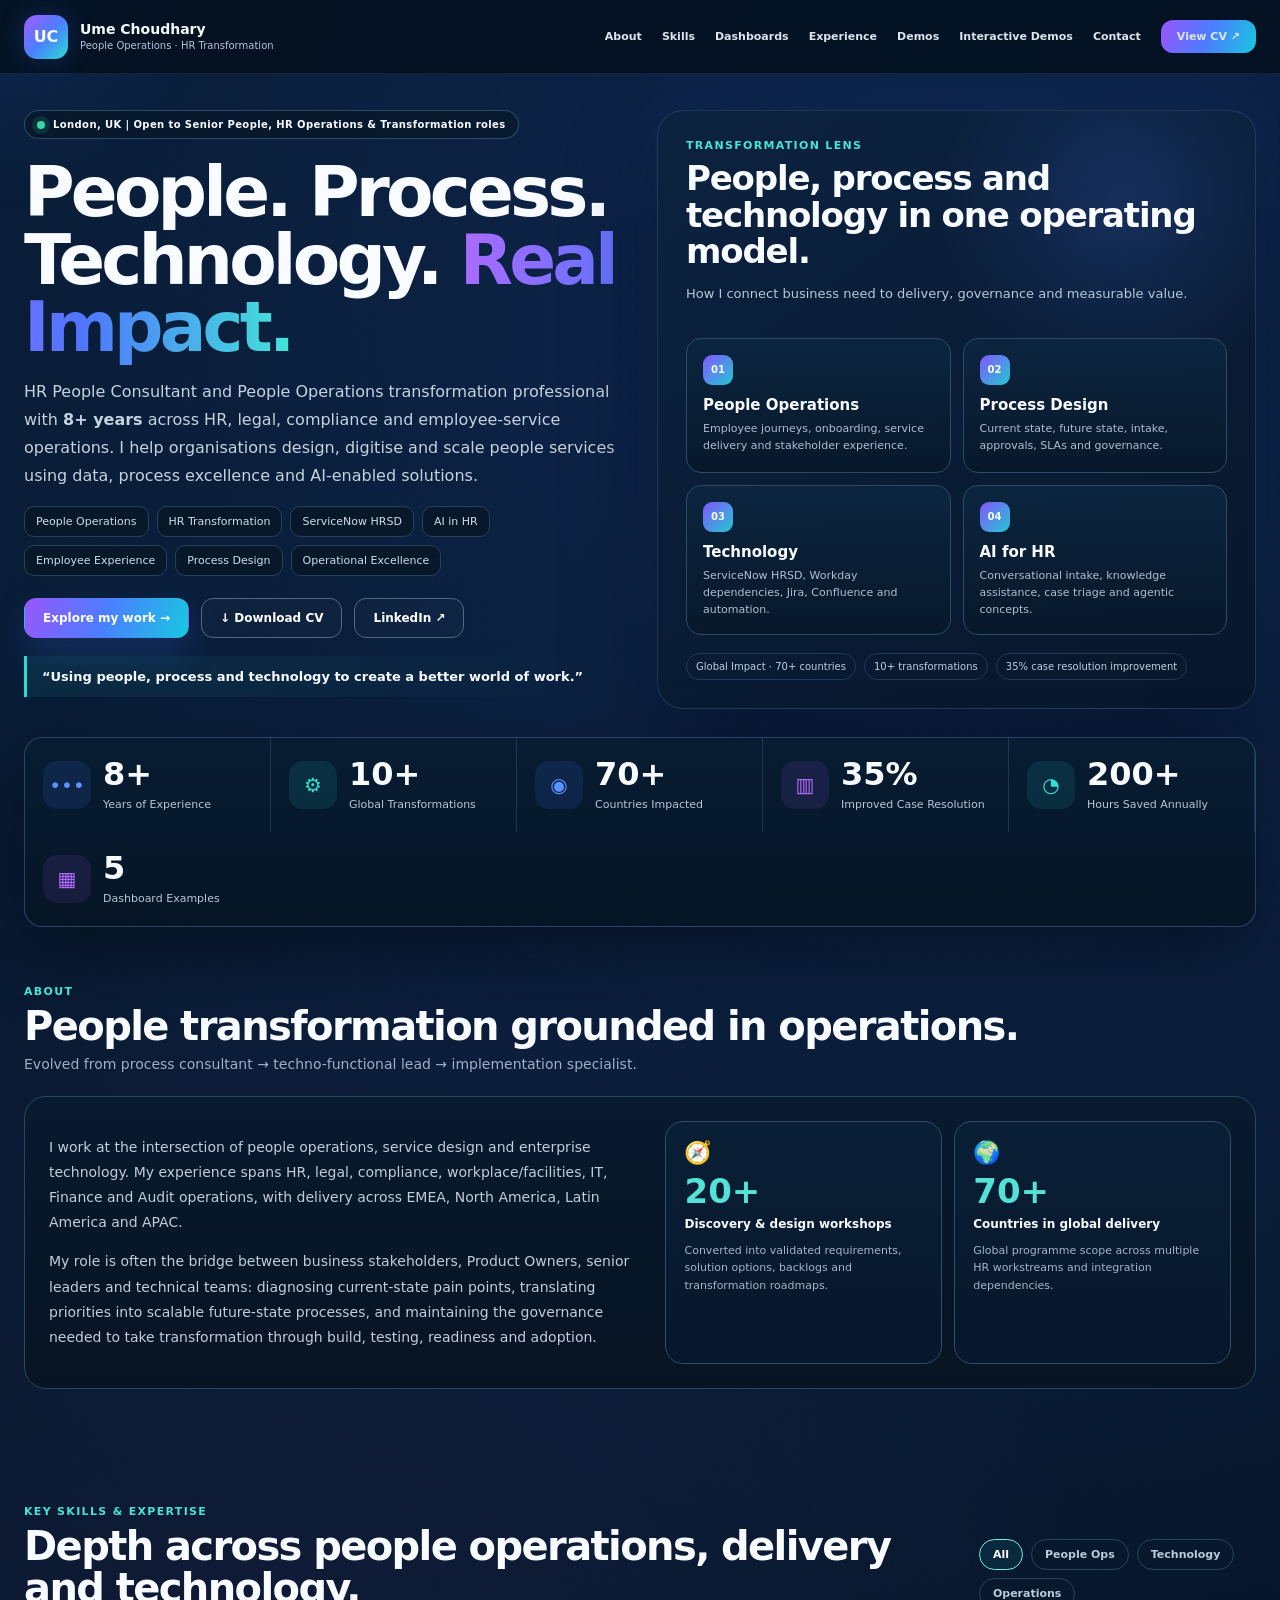
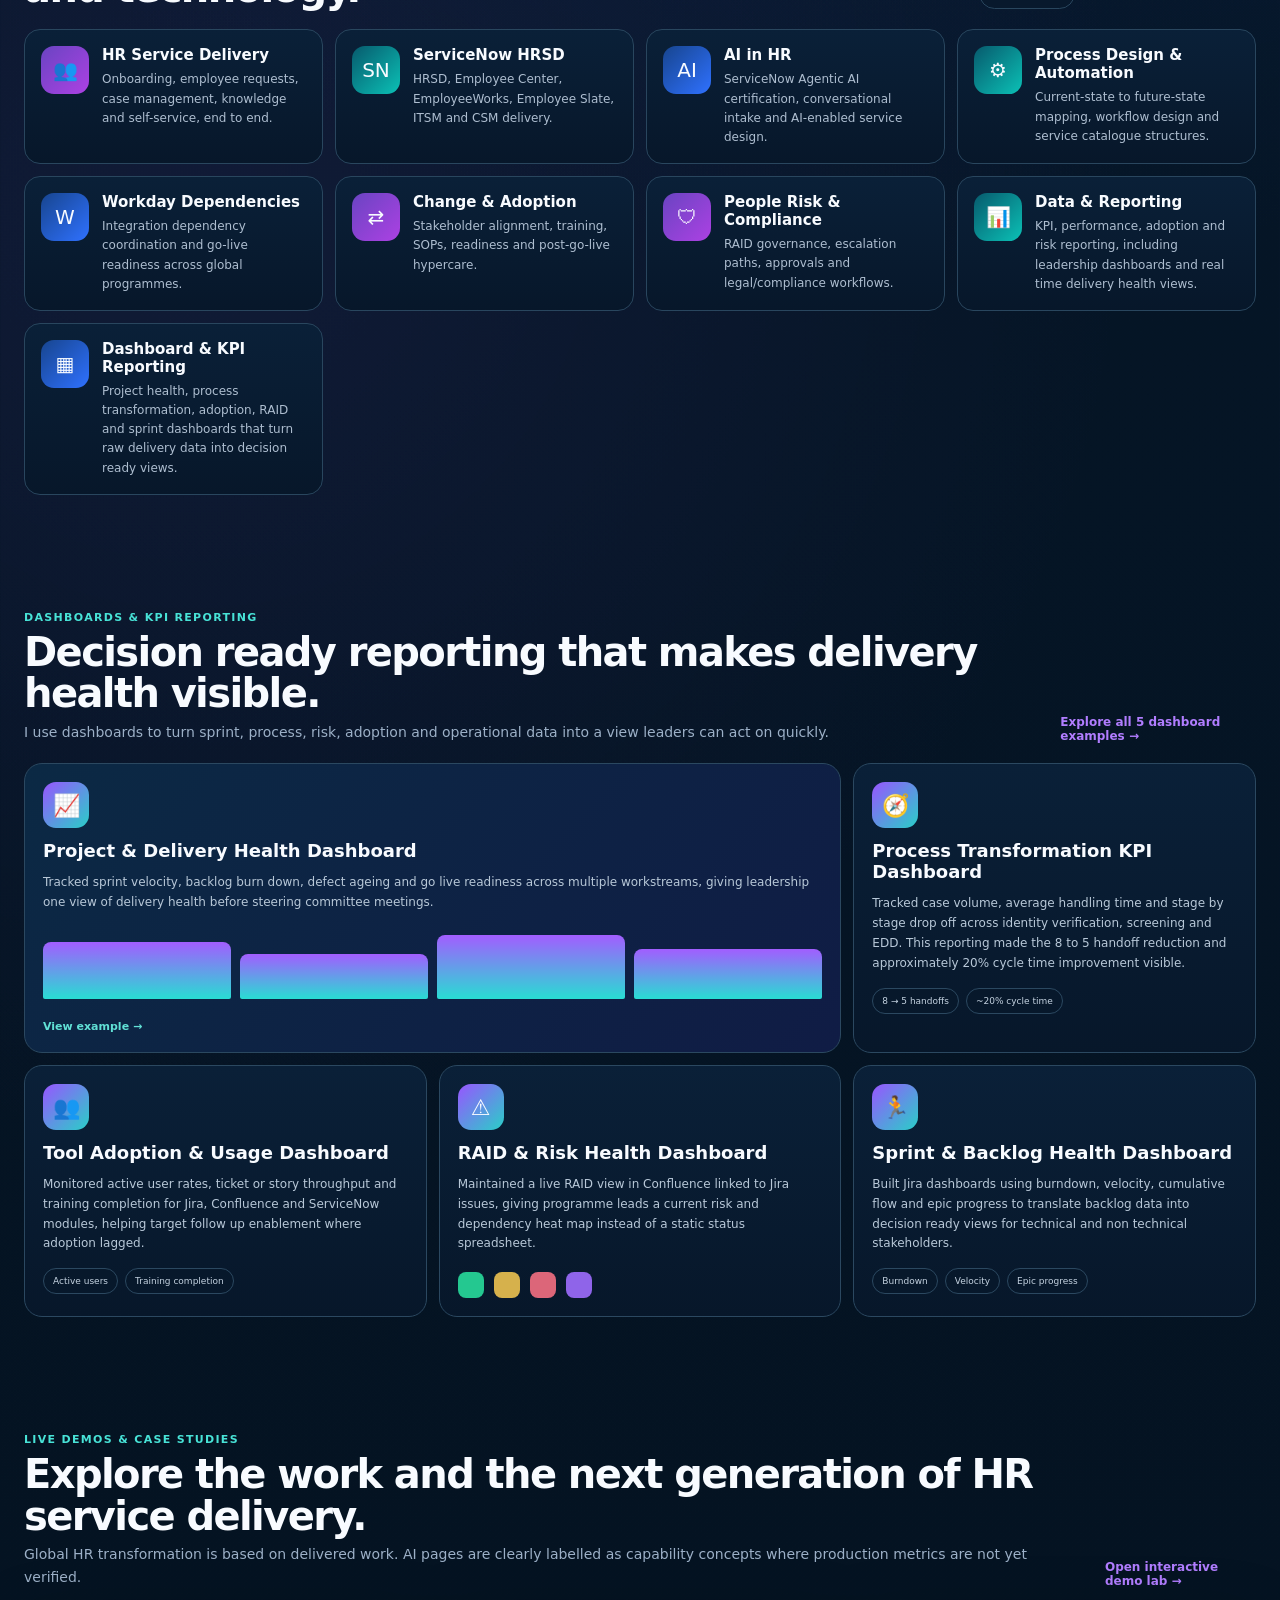
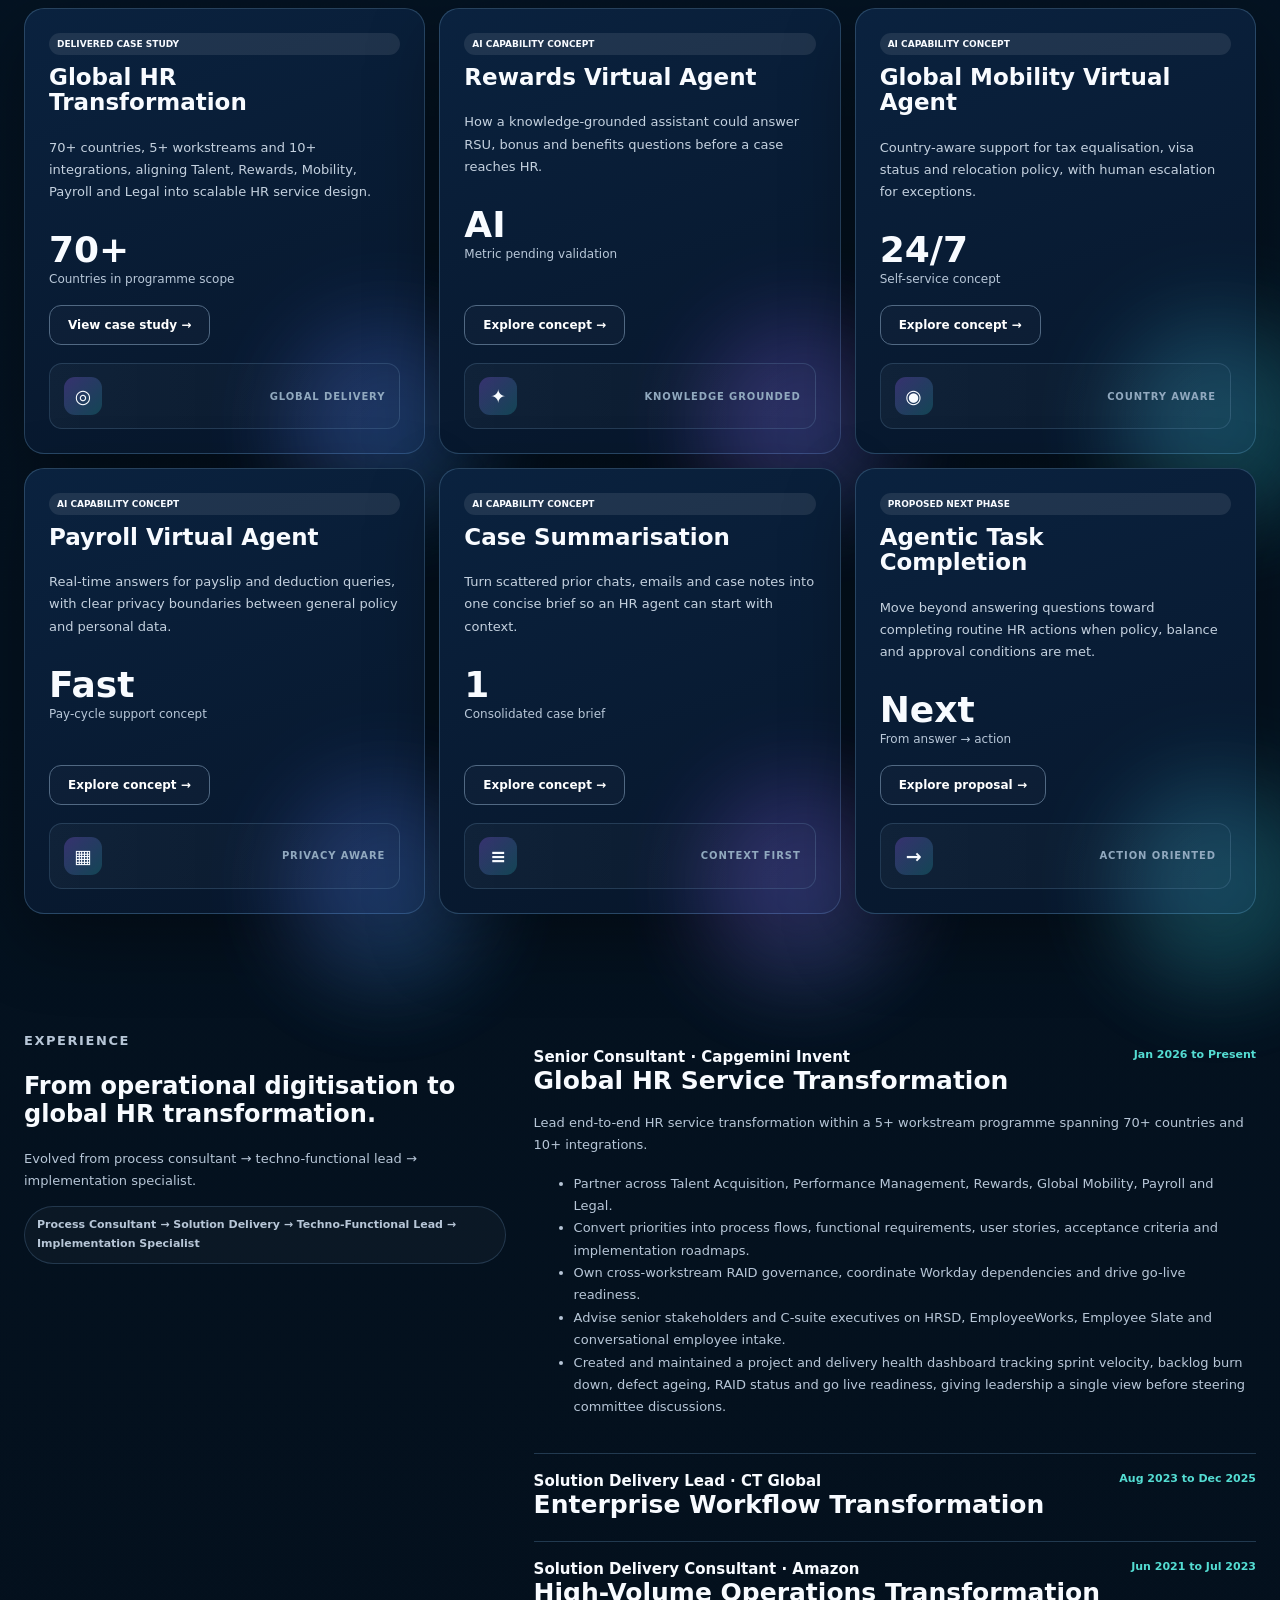
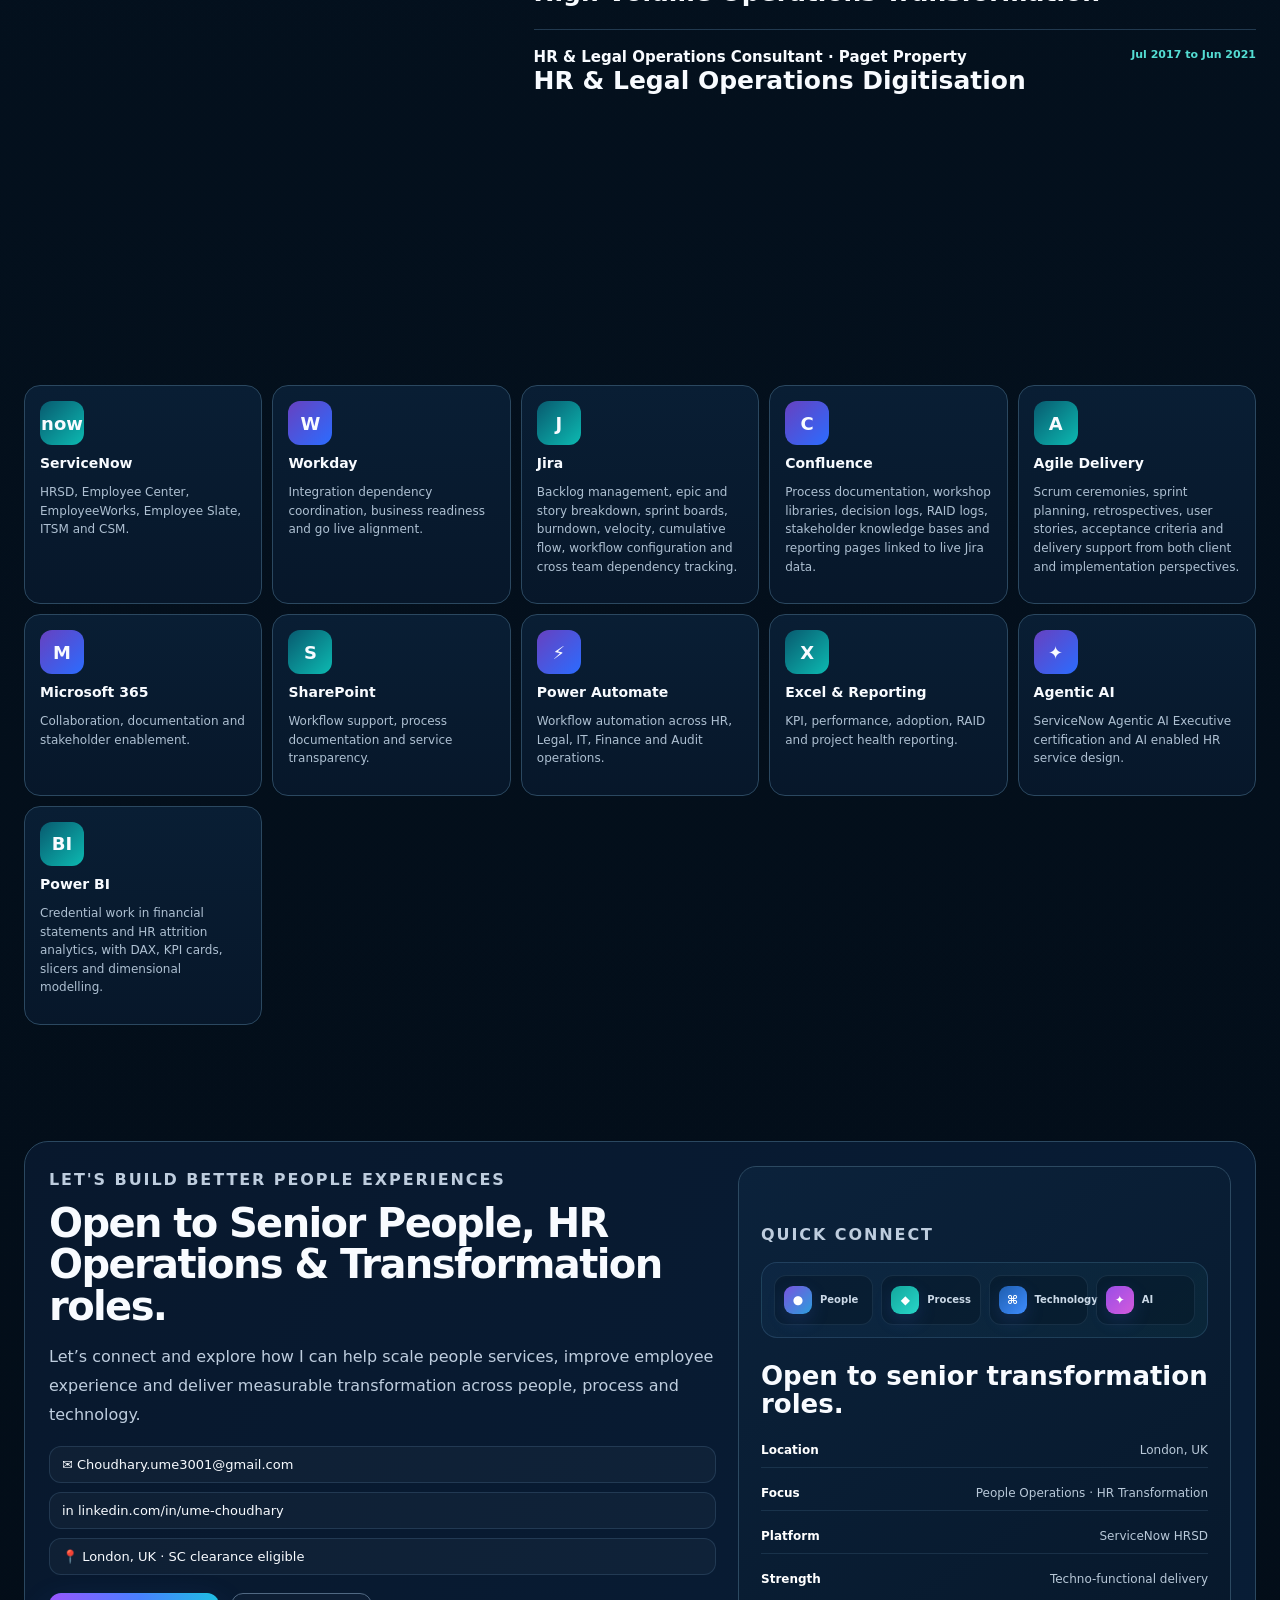
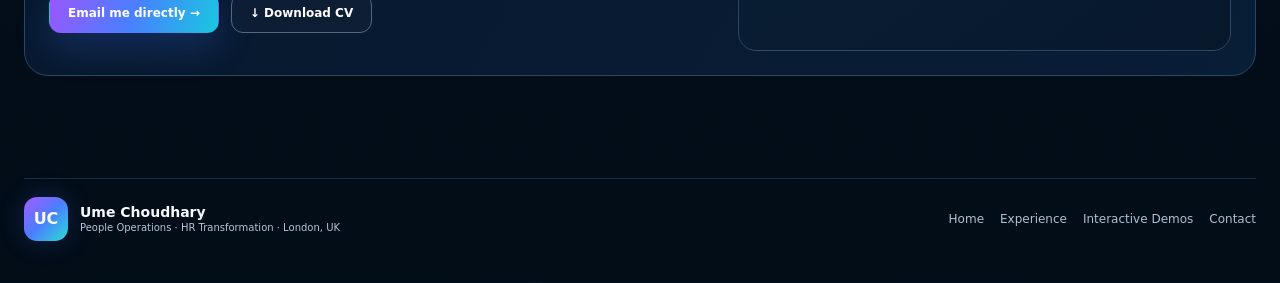
==== commit 6e3d365d: "Add files via upload" ====
--- a/index.html
+++ b/index.html
@@ -46,7 +46,7 @@
 <article class="tool"><div class="tool-badge">✦</div><h3>Agentic AI</h3><p>ServiceNow Agentic AI Executive certification and AI enabled HR service design.</p></article>
 <article class="tool"><div class="tool-badge">BI</div><h3>Power BI</h3><p>Credential work in financial statements and HR attrition analytics, with DAX, KPI cards, slicers and dimensional modelling.</p></article></div></section>
 <section class="section shell" id="contact"><div class="contact reveal"><div><p class="kicker">LET'S BUILD BETTER PEOPLE EXPERIENCES</p><h2>Open to Senior People, HR Operations &amp; Transformation roles.</h2><p>Let’s connect and explore how I can help scale people services, improve employee experience and deliver measurable transformation across people, process and technology.</p><div class="contact-meta"><a href="mailto:Choudhary.ume3001@gmail.com?subject=Opportunity%20for%20Ume%20Choudhary">✉ Choudhary.ume3001@gmail.com</a><a href="https://www.linkedin.com/in/ume-choudhary" target="_blank">in linkedin.com/in/ume-choudhary</a><span>📍 London, UK · SC clearance eligible</span></div><div class="actions"><a class="btn primary" href="mailto:Choudhary.ume3001@gmail.com?subject=Opportunity%20for%20Ume%20Choudhary">Email me directly →</a><a class="btn" download="" href="Ume_Choudhary_Resume.pdf">↓ Download CV</a></div></div><div class="contact-side-panel">
-<p class="kicker">QUICK CONNECT</p><div class="contact-safe-visual"><img alt="Global people transformation visual" src="assets/contact-global-safe.jpg"/></div>
+<p class="kicker">QUICK CONNECT</p><div aria-label="People process technology and AI transformation focus" class="connect-signal"><div class="connect-signal-item people"><span class="connect-signal-icon">●</span><span>People</span></div><div class="connect-signal-item process"><span class="connect-signal-icon">◆</span><span>Process</span></div><div class="connect-signal-item technology"><span class="connect-signal-icon">⌘</span><span>Technology</span></div><div class="connect-signal-item ai"><span class="connect-signal-icon">✦</span><span>AI</span></div></div>
 <h3>Open to senior transformation roles.</h3>
 <div class="contact-side-list">
 <span><b>Location</b> London, UK</span>
--- a/styles.css
+++ b/styles.css
@@ -178,3 +178,33 @@
 .agile-visual.compact{height:70px;margin-top:14px}
 @media(max-width:900px){.dashboard-card-grid{grid-template-columns:1fr}.dashboard-wide-card{grid-column:auto}.dashboard-wide-card .dashboard-mini-metrics{grid-template-columns:1fr 1fr}.demo-lab-summary{grid-template-columns:1fr 1fr}}
 @media(max-width:560px){.dashboard-mini-metrics,.dashboard-wide-card .dashboard-mini-metrics,.dashboard-two-col,.demo-lab-summary,.region-board-native{grid-template-columns:1fr}.dashboard-compact-card{padding:18px}.dashboard-page-hero h1{font-size:42px}}
+
+/* v8: image-safe native visual replacements */
+.connect-signal{display:grid;grid-template-columns:repeat(4,1fr);gap:8px;margin:4px 0 20px;padding:12px;border:1px solid rgba(82,128,166,.28);border-radius:16px;background:linear-gradient(135deg,rgba(35,76,130,.13),rgba(35,197,181,.06))}
+.connect-signal-item{display:flex;align-items:center;gap:8px;min-width:0;padding:10px 9px;border:1px solid rgba(101,145,181,.16);border-radius:12px;background:rgba(5,20,36,.46);color:#cbd9e7;font-size:10px;font-weight:800}
+.connect-signal-icon{display:grid;place-items:center;flex:0 0 28px;width:28px;height:28px;border-radius:9px;background:linear-gradient(135deg,#7854df,#2c9edc);color:#fff;font-size:12px;box-shadow:0 7px 18px rgba(66,103,223,.18)}
+.connect-signal-item.process .connect-signal-icon{background:linear-gradient(135deg,#13a79d,#28d6c9)}
+.connect-signal-item.technology .connect-signal-icon{background:linear-gradient(135deg,#1f5eaf,#3e8dff)}
+.connect-signal-item.ai .connect-signal-icon{background:linear-gradient(135deg,#9a4ee6,#d35add)}
+
+.page-concept-visual{grid-column:1/-1;margin-top:12px;padding:20px;border:1px solid rgba(81,130,170,.35);border-radius:20px;background:radial-gradient(circle at 80% 10%,rgba(82,101,255,.13),transparent 32%),linear-gradient(145deg,#081d34,#071425);box-shadow:0 18px 42px rgba(0,0,0,.19)}
+.concept-visual-head{display:flex;align-items:center;gap:13px;margin-bottom:17px}
+.concept-visual-icon{display:grid;place-items:center;width:48px;height:48px;border-radius:14px;background:linear-gradient(135deg,#8d59ff,#3d83ff,#24d6cb);font-size:20px;font-weight:950;color:#fff;box-shadow:0 10px 24px rgba(73,111,255,.2)}
+.concept-visual-head>div:last-child{display:grid;gap:2px}
+.concept-visual-kicker{font-size:9px;letter-spacing:.12em;text-transform:uppercase;color:#58e4d7;font-weight:900}
+.concept-visual-head strong{font-size:17px;color:#f5f9fd}
+.concept-flow{display:flex;align-items:center;gap:8px;flex-wrap:wrap;padding:14px;border:1px solid rgba(84,129,166,.22);border-radius:14px;background:rgba(3,15,28,.42)}
+.concept-flow span{padding:9px 12px;border-radius:10px;border:1px solid rgba(102,148,185,.24);background:#0a2139;color:#d5e1ed;font-size:11px;font-weight:800}
+.concept-flow i{font-style:normal;color:#43dfd2;font-size:15px;font-weight:900}
+.concept-stat-grid{display:grid;grid-template-columns:repeat(3,1fr);gap:9px;margin-top:10px}
+.concept-stat{padding:12px;border:1px solid rgba(93,139,177,.21);border-radius:12px;background:linear-gradient(180deg,rgba(16,38,64,.82),rgba(7,24,42,.74))}
+.concept-stat b{display:block;font-size:15px;color:#54e2d7;margin-bottom:3px}
+.concept-stat span{display:block;color:#aebfd0;font-size:10px}
+/* Old image placeholders are intentionally hidden if cached markup survives */
+.contact-safe-visual,.page-safe-visual{display:none!important}
+@media(max-width:720px){
+  .connect-signal{grid-template-columns:1fr 1fr}
+  .concept-stat-grid{grid-template-columns:1fr}
+  .concept-flow{align-items:stretch}
+  .concept-flow span{flex:1 1 140px}
+}
